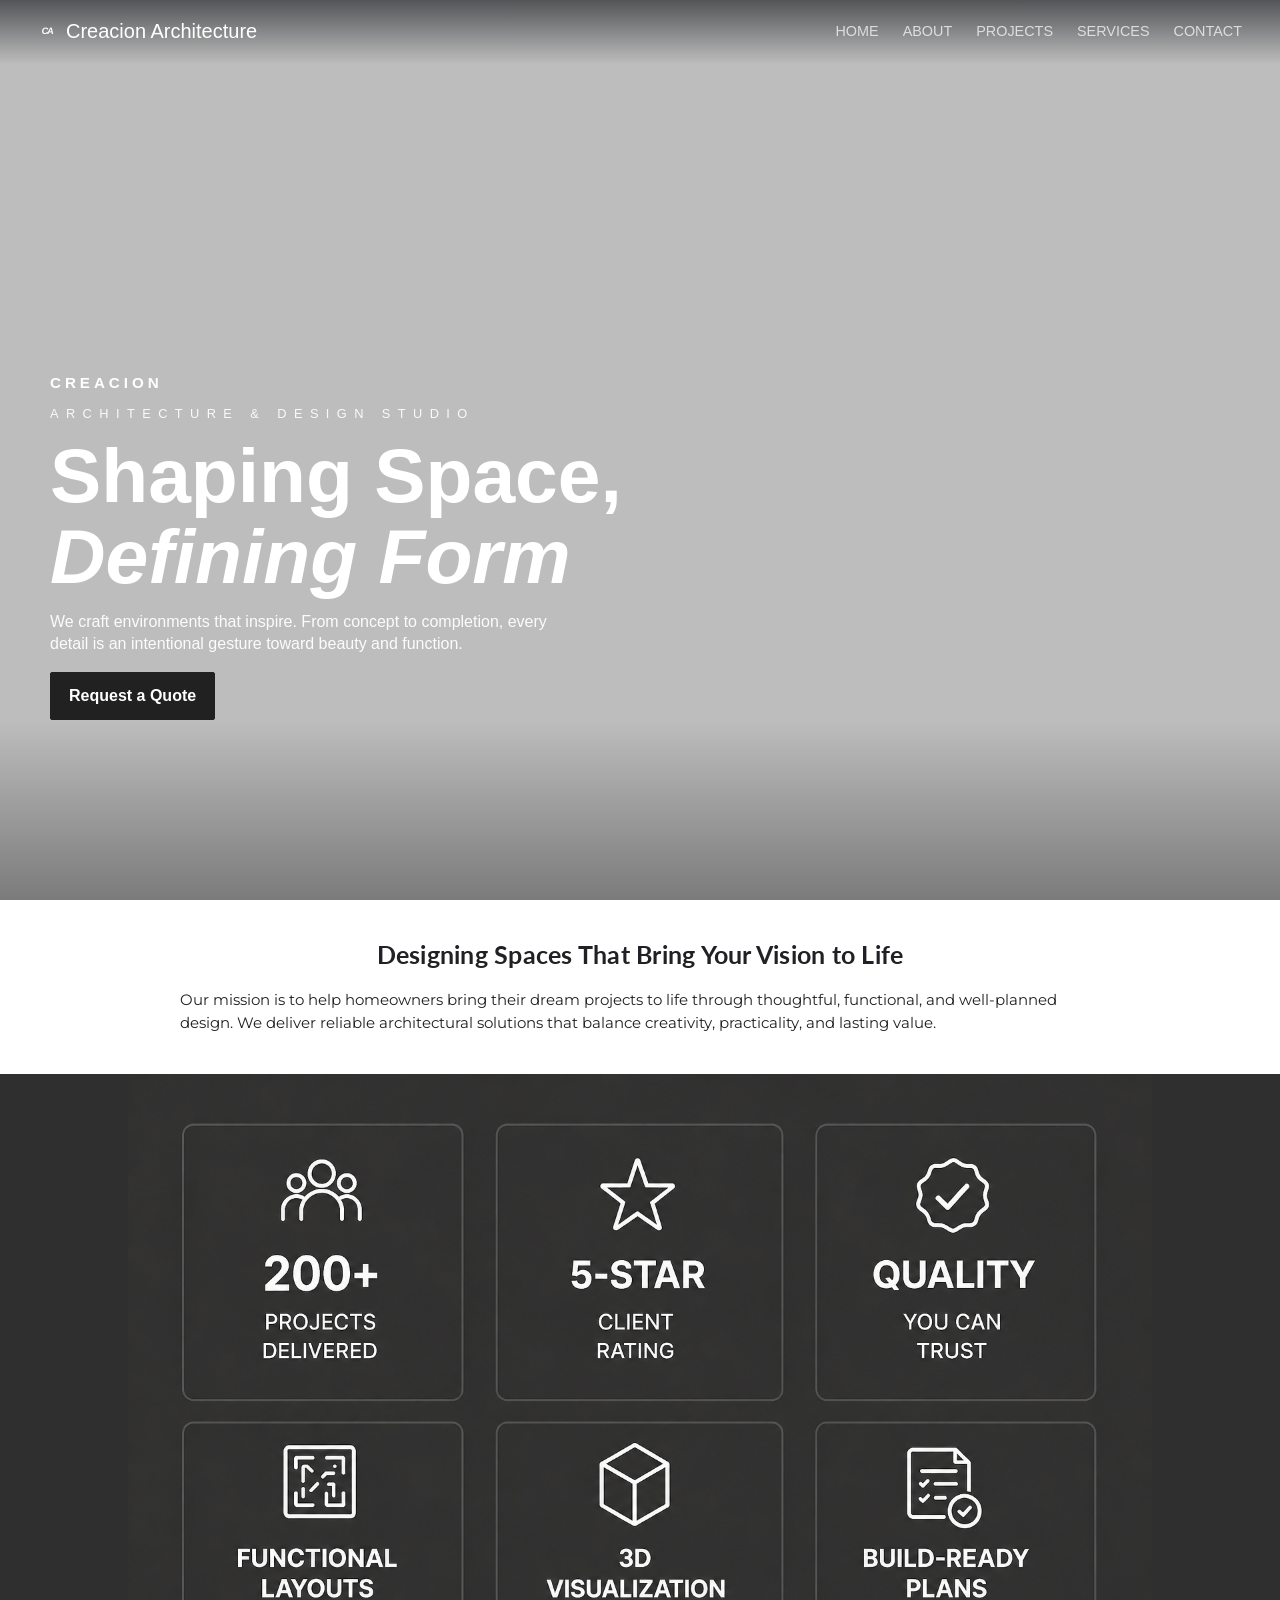
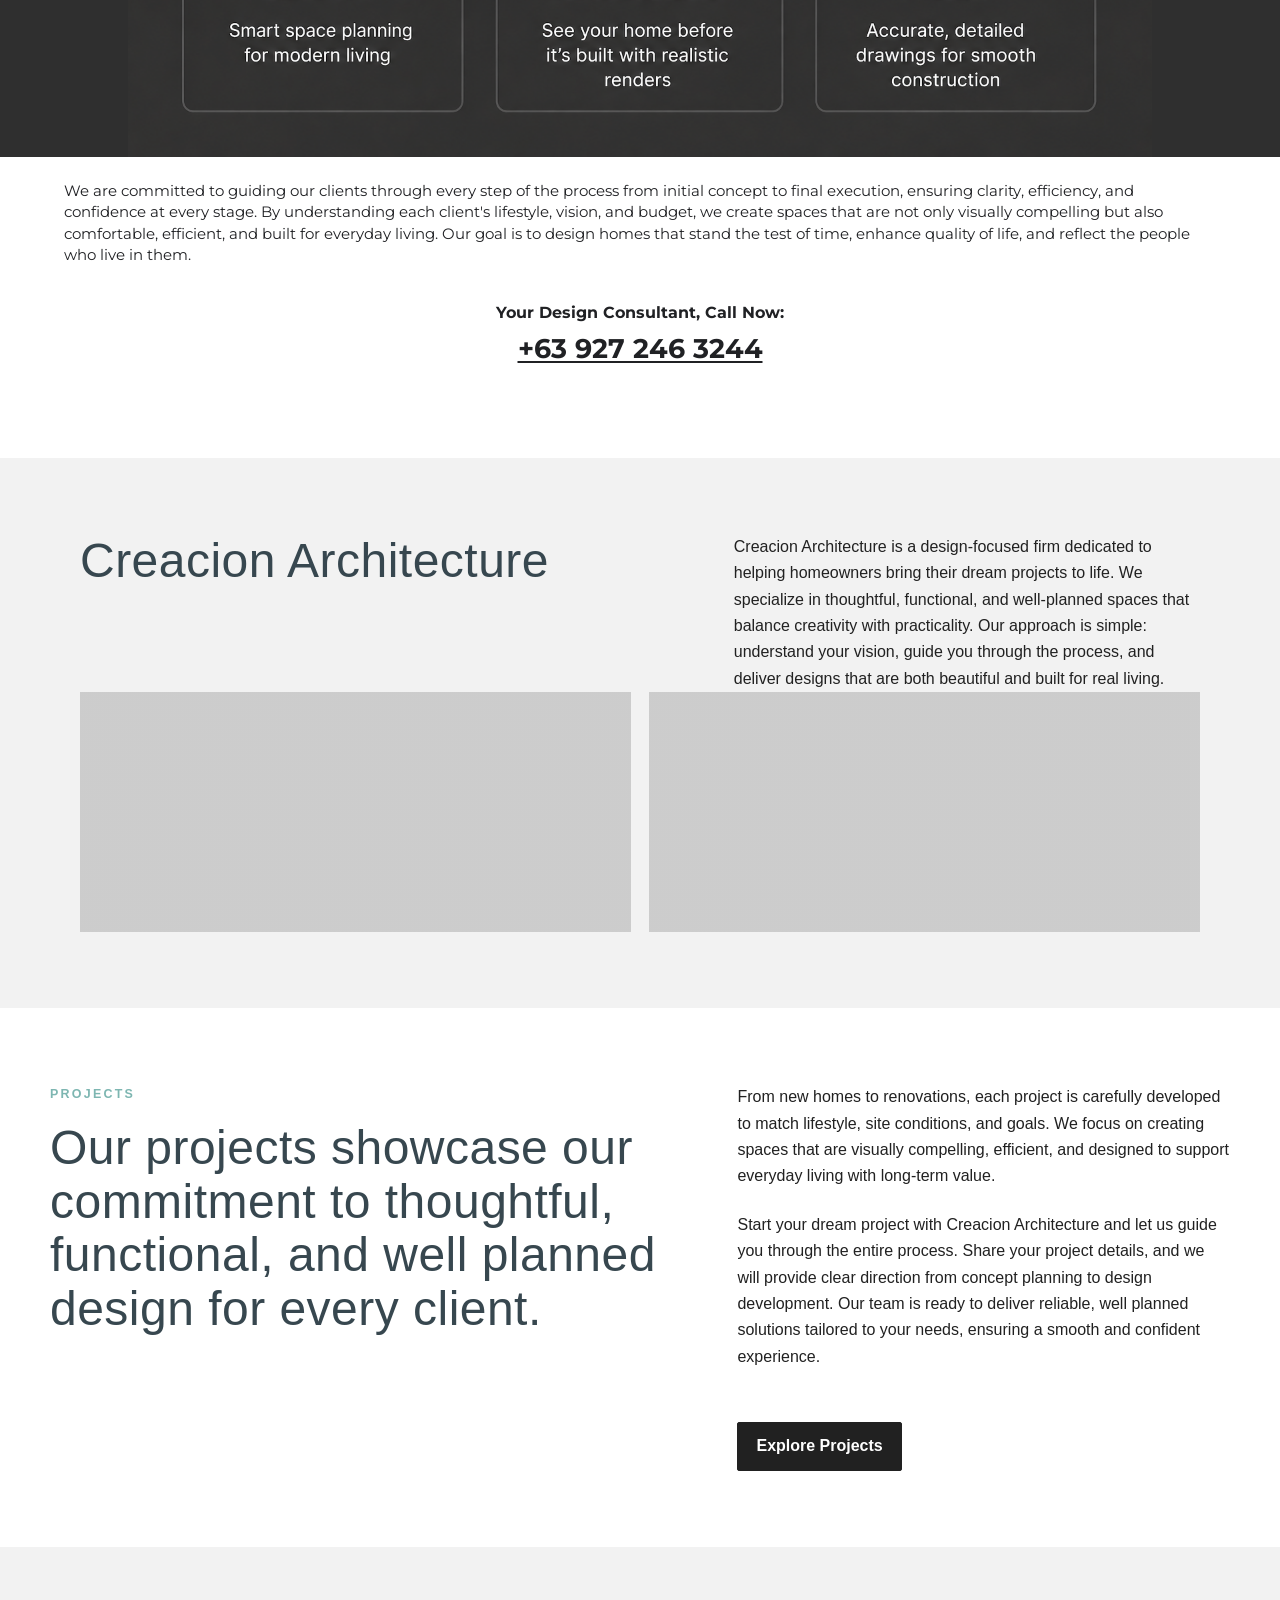
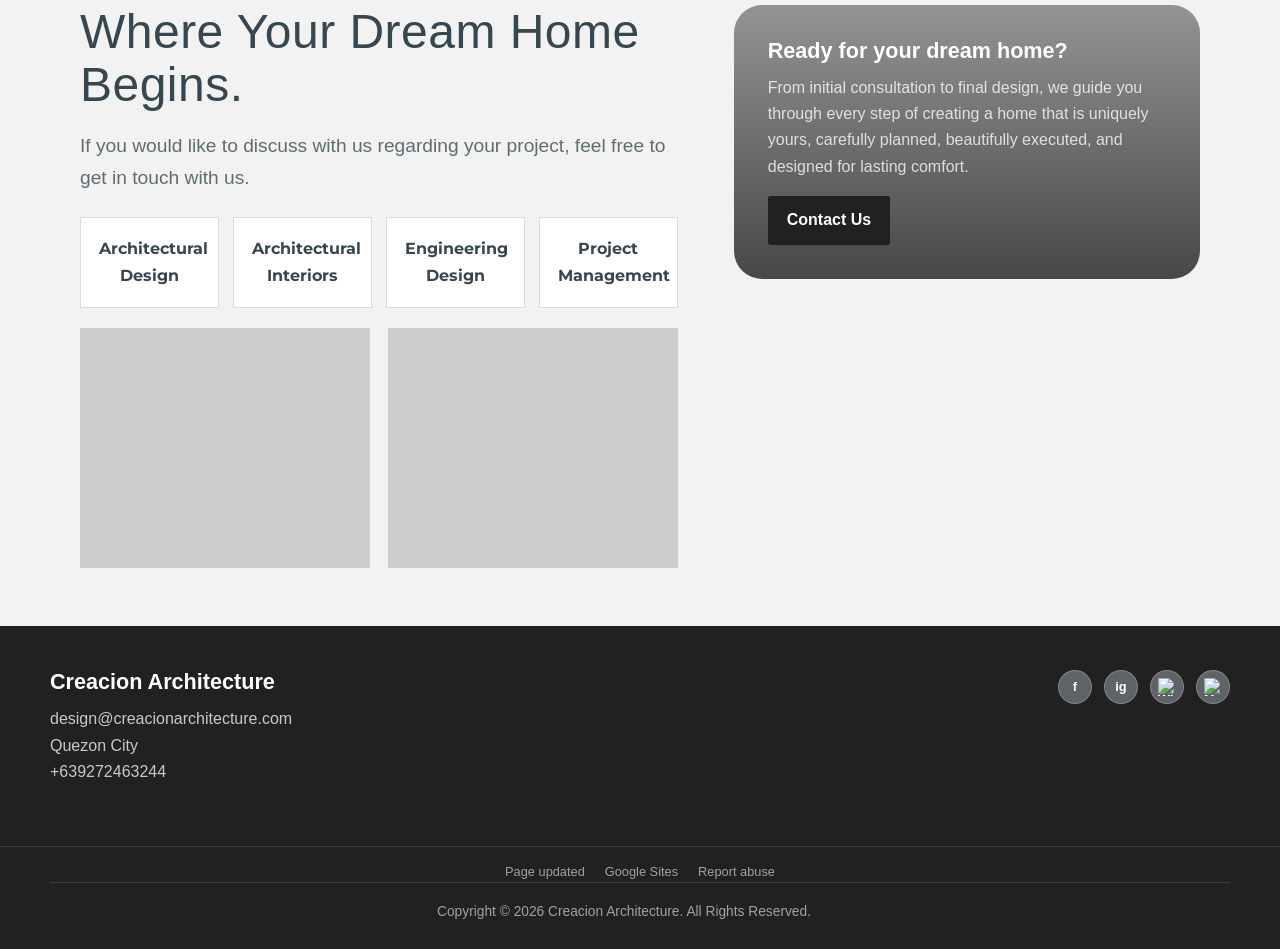
==== index.html @ 0bcf57a5 "Set exact consultation paragraph line breaks" ====
<!doctype html>
<html lang="en">
<head>
  <meta charset="utf-8">
  <meta name="viewport" content="width=device-width, initial-scale=1">
  <title>Creacion Architecture | Designing Spaces That Bring Your Vision to Life</title>
  <meta name="description" content="Creacion Architecture helps homeowners bring dream projects to life through thoughtful, functional, and well-planned architectural design.">
  <meta property="og:title" content="Creacion Architecture">
  <meta property="og:description" content="Designing spaces that bring your vision to life.">
  <meta property="og:type" content="website">
  <meta property="og:url" content="https://www.creacionarchitecture.com/">
  <link rel="preconnect" href="https://fonts.googleapis.com">
  <link rel="preconnect" href="https://fonts.gstatic.com" crossorigin>
  <link href="https://fonts.googleapis.com/css2?family=Lato:wght@300;400;700&family=Montserrat:wght@400;500;700&family=Playfair+Display:ital,wght@0,600;1,600&display=swap" rel="stylesheet">
  <link rel="stylesheet" href="/assets/styles.css">
  <script src="/assets/site.js" defer></script>
</head>
<body class="homepage">
  <div data-site-header></div>

  <main>
    <section class="hero hero-cover" style="--hero-image: url('https://lh3.googleusercontent.com/sitesv/AA5AbUBMFTWQyO5NS5IZDrE_8oXi02XHR07oIjKZ6wvCQN64J9BtnZNjaxCWNrbwkSAjWETMrzj83BoopwGIU0rjbtp5tWb8ECyMflD8caBqao8IR_fRbXv9KJqQDGyxxTo2HEHPqd4JswbqkU4gkevrq_eWTUSPXvtAWF-lluQs1wE68dKLu8bdEQsz=w16383');">
      <div class="hero-spacer" aria-hidden="true"></div>
      <div class="hero-cover-content hero-inner">
        <div class="hero-logo">CREACION</div>
        <div class="hero-submark">ARCHITECTURE &amp; DESIGN STUDIO</div>
        <h2 class="hero-title">Shaping Space,</h2>
        <h2 class="hero-title hero-title-italic">Defining Form</h2>
        <p class="hero-note">We craft environments that inspire. From concept to completion, every detail is an intentional gesture toward beauty and function.</p>
        <a class="button hero-ghost" href="/contact">Request a Quote</a>
      </div>
    </section>

    <section class="intro-band">
      <h1>Designing Spaces That Bring Your Vision to Life</h1>
      <p>Our mission is to help homeowners bring their dream projects to life through thoughtful, functional, and well-planned design. We deliver reliable architectural solutions that balance creativity, practicality, and lasting value.</p>
    </section>

    <section class="button-image-section" aria-label="Creacion Architecture highlights">
      <img src="/assets/images/5-star-3.png" alt="200+ projects delivered, 5-star client rating, quality you can trust, functional layouts, 3D visualization, and build-ready plans.">
    </section>

    <section class="consultation-band">
      <p class="consultation-copy">We are committed to guiding our clients through every step of the process from initial concept to final execution, ensuring clarity, efficiency, and<br>confidence at every stage. By understanding each client's lifestyle, vision, and budget, we create spaces that are not only visually compelling but also<br>comfortable, efficient, and built for everyday living. Our goal is to design homes that stand the test of time, enhance quality of life, and reflect the people<br>who live in them.</p>
      <p class="consultation-label">Your Design Consultant, Call Now:</p>
      <a class="consultation-number" href="tel:+639272463244">+63 927 246 3244</a>
    </section>

    <section class="section alt">
      <div class="section-inner">
        <div class="split">
          <div>
            <h2>Creacion Architecture</h2>
          </div>
          <div class="google-copy">
            <p>Creacion Architecture is a design-focused firm dedicated to helping homeowners bring their dream projects to life. We specialize in thoughtful, functional, and well-planned spaces that balance creativity with practicality. Our approach is simple: understand your vision, guide you through the process, and deliver designs that are both beautiful and built for real living.</p>
          </div>
        </div>
        <div class="image-pair" aria-label="Creacion Architecture project imagery">
          <div class="image-tile" style="--tile-image: url('https://lh3.googleusercontent.com/sitesv/AA5AbUAOpfLXqg-zmuGcmM75JB0-ypZa5VE-LYmGuhfAaMJevu7zGW9Hf4UR2P6pDGqBka3v7neLYFOoxHjfFwVUwd_3uRt16UtkaIMwQ5zs613iXGTrFuXrOV92WyB879QNt1Adn8ZZvZu0gcuS6J3Es-pJUTDgrHJCicQOVouXZM9-N4egyL1f_pPx8AY=w16383');"></div>
          <div class="image-tile" style="--tile-image: url('https://lh3.googleusercontent.com/sitesv/AA5AbUDiOyXbrfmqi7hQNFMesDfG0jFq2yG5o3sALYMYmWfv6liXge3sob__dP3AS3JwxNZ-Q0KsDjegIJRSd5wIpexRsDwmckVCnuWR1eHmWFWFjB9i-fb1kh24DTwxr8qfHJqTJakElwnePWqFLEManMc4A10iy9OXanPXd-6Jk6f6n8_D7KiW9A3J77o=w16383');"></div>
        </div>
      </div>
    </section>

    <section class="section">
      <div class="split">
        <div>
          <div class="eyebrow">Projects</div>
          <h2>Our projects showcase our commitment to thoughtful, functional, and well planned design for every client.</h2>
        </div>
        <div class="google-copy">
          <p>From new homes to renovations, each project is carefully developed to match lifestyle, site conditions, and goals. We focus on creating spaces that are visually compelling, efficient, and designed to support everyday living with long-term value.</p>
          <p>Start your dream project with Creacion Architecture and let us guide you through the entire process. Share your project details, and we will provide clear direction from concept planning to design development. Our team is ready to deliver reliable, well planned solutions tailored to your needs, ensuring a smooth and confident experience.</p>
          <div class="actions">
            <a class="button" href="/projects">Explore Projects</a>
          </div>
        </div>
      </div>
    </section>

    <section class="section alt compact">
      <div class="section-inner">
        <div class="split">
          <div>
            <h2>Where Your Dream Home Begins.</h2>
            <p class="lead">If you would like to discuss with us regarding your project, feel free to get in touch with us.</p>
            <div class="service-list">
              <div class="service-pill">Architectural Design</div>
              <div class="service-pill">Architectural Interiors</div>
              <div class="service-pill">Engineering Design</div>
              <div class="service-pill">Project Management</div>
            </div>
            <div class="image-pair image-pair-tight" aria-label="Featured architecture visuals">
              <div class="image-tile" style="--tile-image: url('https://lh3.googleusercontent.com/sitesv/AA5AbUAd5SmwlkVPMadcqk60nHk8CWQRGiGgSwIsRn58Nhtt4jTWGd4xoeiApp2JDQMOlOd9hYvY3Wh83FzAGoB2VTktg1nFuGDPbv4d3icO-VkWztdX1xwXjR-w=w16383');"></div>
              <div class="image-tile" style="--tile-image: url('https://lh3.googleusercontent.com/sitesv/AA5AbUDggBuv9-ycW7BiQyZNVSocv6LRvCczwv2GygN9jRZPW3ckVta9AMYpkikRaa36Ibe3gt3BJlB1k7bjg2N871AKzsESl25cUgQf_9lAZwX-Q5t7-Bkdv0-8=w16383');"></div>
            </div>
          </div>
          <div class="quote-panel image-cta" style="--tile-image: url('https://lh3.googleusercontent.com/sitesv/AA5AbUDXfawIz9urH24p-cYRodAFD3YEYQj-mzNr52yY7dpL4oGxT3rUhRPJUUMjm681re29cPmCWWE8LqFtl7j6IcwwRngoKjFUh4CZ92ELkdntQAcS0omri5A7=w16383');">
            <h3>Ready for your dream home?</h3>
            <p>From initial consultation to final design, we guide you through every step of creating a home that is uniquely yours, carefully planned, beautifully executed, and designed for lasting comfort.</p>
            <a class="button" href="/contact">Contact Us</a>
          </div>
        </div>
      </div>
    </section>
  </main>

  <div data-site-footer></div>
</body>
</html>
---- assets/styles.css ----
:root {
  --ink: #212121;
  --muted: #5f6c72;
  --line: #dddddd;
  --paper: #ffffff;
  --cream: #f2f2f2;
  --charcoal: #212121;
  --accent: #7db6b1;
  --accent-dark: #5a707a;
  --shadow: 0 20px 50px rgba(31, 39, 43, 0.12);
}

* {
  box-sizing: border-box;
}

html {
  scroll-behavior: smooth;
}

body {
  margin: 0;
  color: var(--ink);
  background: #ffffff;
  font-family: "Century Gothic", "AppleGothic", "Avant Garde", Arial, sans-serif;
  line-height: 1.65;
}

img {
  display: block;
  max-width: 100%;
}

a {
  color: inherit;
  text-decoration: none;
}

p {
  margin: 0 0 1rem;
}

.site-header {
  position: sticky;
  top: 0;
  z-index: 20;
  border-bottom: 1px solid rgba(255, 255, 255, 0.12);
  background: rgba(33, 33, 33, 0.96);
  backdrop-filter: blur(14px);
}

.homepage .site-header {
  position: fixed;
  width: 100%;
  border-bottom: 0;
  background: linear-gradient(180deg, rgba(17, 20, 24, 0.62), rgba(17, 20, 24, 0));
  backdrop-filter: none;
}

.nav {
  display: flex;
  align-items: center;
  justify-content: space-between;
  width: min(1180px, calc(100% - 32px));
  margin: 0 auto;
  padding: 12px 0;
}

.homepage .nav {
  width: 100%;
  padding: 12px 38px;
}

.brand {
  display: inline-flex;
  align-items: center;
  gap: 10px;
  color: #ffffff;
  font-weight: 700;
  letter-spacing: 0.06em;
  text-transform: uppercase;
}

.brand-copy {
  display: grid;
  gap: 2px;
}

.brand-mark {
  display: inline-flex;
  align-items: center;
  justify-content: center;
  width: 22px;
  height: 22px;
  color: #ffffff;
  font-size: 0.72rem;
  font-weight: 700;
  letter-spacing: -0.12em;
  line-height: 1;
  transform: skew(-8deg);
}

.brand-mark::first-letter {
  font-size: 1.4rem;
}

.homepage .brand {
  font-size: 1.25rem;
  font-weight: 300;
  letter-spacing: 0;
  text-transform: none;
}

.homepage .brand-mark {
  width: 18px;
  height: 18px;
  font-size: 0.58rem;
}

.homepage .brand-mark::first-letter {
  font-size: 1.1rem;
}

.brand small {
  color: rgba(255, 255, 255, 0.72);
  font-size: 0.72rem;
  font-weight: 300;
  letter-spacing: 0.18em;
}

.homepage .brand small {
  display: none;
}

.nav-links {
  display: flex;
  align-items: center;
  gap: 24px;
  color: rgba(255, 255, 255, 0.72);
  font-size: 0.9rem;
  font-weight: 300;
  text-transform: uppercase;
}

.homepage .nav-links {
  margin-left: auto;
}

.nav-links a {
  position: relative;
  padding: 8px 0;
}

.nav-dropdown {
  position: relative;
  display: grid;
}

.dropdown-menu {
  position: absolute;
  top: calc(100% + 10px);
  left: -14px;
  display: grid;
  min-width: 240px;
  border: 1px solid rgba(255, 255, 255, 0.16);
  background: rgba(33, 33, 33, 0.98);
  opacity: 0;
  pointer-events: none;
  transform: translateY(6px);
  transition: opacity 120ms ease, transform 120ms ease;
  z-index: 50;
}

.dropdown-menu a {
  padding: 10px 14px;
  border-bottom: 1px solid rgba(255, 255, 255, 0.08);
  color: rgba(255, 255, 255, 0.84);
  font-size: 0.78rem;
}

.dropdown-menu a:last-child {
  border-bottom: 0;
}

.nav-dropdown:hover .dropdown-menu,
.nav-dropdown:focus-within .dropdown-menu {
  opacity: 1;
  pointer-events: auto;
  transform: translateY(0);
}

.nav-links a[aria-current="page"],
.nav-links a:hover {
  color: #ffffff;
}

.nav-links a[aria-current="page"]::after,
.nav-links a:hover::after {
  position: absolute;
  right: 0;
  bottom: 0;
  left: 0;
  height: 2px;
  background: var(--accent);
  content: "";
}

.menu-toggle {
  display: none;
  border: 1px solid var(--line);
  border-radius: 999px;
  background: transparent;
  color: #ffffff;
  padding: 8px 14px;
  font: inherit;
}

.hero {
  position: relative;
  isolation: isolate;
  min-height: 540px;
  display: grid;
  align-items: center;
  overflow: hidden;
  background:
    linear-gradient(90deg, rgba(33, 33, 33, 0.72), rgba(33, 33, 33, 0.28)),
    var(--hero-image, linear-gradient(135deg, #222, #777));
  background-position: center;
  background-repeat: no-repeat;
  background-size: cover;
  color: #ffffff;
}

.hero.hero-cover {
  min-height: 100vh;
  background:
    linear-gradient(180deg, rgba(0, 0, 0, 0.26), rgba(0, 0, 0, 0.26)),
    var(--hero-image, linear-gradient(135deg, #222, #777));
  background-attachment: fixed;
  background-position: center center;
  background-repeat: no-repeat;
  background-size: cover;
}

.hero-spacer {
  height: 100vh;
}

.hero-cover-content {
  position: absolute;
  left: 0;
  right: 0;
  bottom: 20vh;
  z-index: 2;
}

.hero-logo {
  color: #ffffff;
  font-size: 0.95rem;
  font-weight: 700;
  letter-spacing: 0.26em;
}

.hero-submark {
  margin-top: 8px;
  color: rgba(255, 255, 255, 0.92);
  font-size: 0.8rem;
  letter-spacing: 0.58em;
}

.hero-title {
  margin-top: 12px;
  margin-bottom: 0;
  color: #ffffff;
  font-family: "Century Gothic", "AppleGothic", "Avant Garde", Arial, sans-serif;
  font-size: clamp(2.8rem, 6vw, 4.8rem);
  font-weight: 700;
  letter-spacing: 0;
  line-height: 1.02;
}

.hero-title-italic {
  margin-top: 2px;
  font-style: italic;
}

.hero-note {
  max-width: 520px;
  margin-top: 16px;
  margin-bottom: 16px;
  color: rgba(255, 255, 255, 0.95);
  font-size: 1rem;
  line-height: 1.4;
}

.hero-ghost {
  min-height: 38px;
  border: 2px solid rgba(255, 255, 255, 0.9);
  background: rgba(0, 0, 0, 0.36);
  color: #ffffff;
  font-size: 0.95rem;
  padding: 8px 16px;
}

.hero::after {
  position: absolute;
  inset: auto 0 0;
  height: 180px;
  background: linear-gradient(0deg, rgba(0, 0, 0, 0.35), transparent);
  content: "";
  z-index: -1;
}

.hero-inner,
.section,
.footer-inner {
  width: min(1180px, calc(100% - 32px));
  margin: 0 auto;
}

.hero-content {
  max-width: 780px;
  padding: 78px 0;
}

.eyebrow {
  margin-bottom: 16px;
  color: var(--accent);
  font-size: 0.78rem;
  font-weight: 700;
  letter-spacing: 0.18em;
  text-transform: uppercase;
}

h1,
h2,
h3 {
  margin: 0;
  line-height: 1.12;
}

h1 {
  max-width: 850px;
  font-family: "Century Gothic", "AppleGothic", "Avant Garde", Arial, sans-serif;
  font-size: clamp(2.4rem, 6vw, 4.5rem);
  font-weight: 300;
  letter-spacing: 0.01em;
}

h2 {
  margin-bottom: 18px;
  color: #37474f;
  font-size: clamp(2rem, 4vw, 3rem);
  font-weight: 300;
  letter-spacing: 0.01em;
}

h3 {
  margin-bottom: 12px;
  font-size: 1.35rem;
}

.lead {
  max-width: 760px;
  color: var(--muted);
  font-size: clamp(1.05rem, 2vw, 1.2rem);
}

.hero .lead {
  margin-top: 22px;
  color: rgba(255, 255, 255, 0.88);
}

.actions {
  display: flex;
  flex-wrap: wrap;
  gap: 14px;
  margin-top: 30px;
}

.button,
button.button {
  display: inline-flex;
  align-items: center;
  justify-content: center;
  min-height: 44px;
  border: 1px solid var(--charcoal);
  border-radius: 2px;
  background: var(--charcoal);
  color: #ffffff;
  cursor: pointer;
  font: inherit;
  font-weight: 700;
  padding: 10px 18px;
  transition: transform 160ms ease, background 160ms ease, border-color 160ms ease;
}

.button:hover,
button.button:hover {
  background: var(--accent-dark);
  border-color: var(--accent-dark);
  transform: translateY(-1px);
}

.button.secondary {
  background: rgba(255, 255, 255, 0.08);
  border-color: #ffffff;
}

.button.secondary:hover {
  background: #ffffff;
  border-color: #ffffff;
  color: var(--ink);
}

.section {
  padding: 76px 0;
}

.button-image-section {
  background: #2f2f2f;
  padding: 0;
}

.button-image-section img {
  width: 100%;
  max-width: 1024px;
  margin: 0 auto;
  display: block;
}

.intro-band {
  background: #ffffff;
  color: var(--ink);
  padding: 38px 24px 40px;
  text-align: center;
}

.intro-band h1 {
  max-width: none;
  margin: 0 0 18px;
  color: #202124;
  font-family: "Lato", Arial, sans-serif;
  font-size: 19pt;
  font-weight: 700;
  line-height: 1.3;
}

.intro-band p {
  max-width: 920px;
  margin: 0 auto;
  color: #202124;
  font-family: "Montserrat", Arial, sans-serif;
  font-size: 11pt;
  line-height: 1.55;
  text-align: left;
}

.consultation-band {
  background: #ffffff;
  color: #202124;
  padding: 24px 24px 92px;
  text-align: center;
}

.consultation-copy {
  width: calc(100% - 80px);
  max-width: 1480px;
  margin: 0 auto 36px;
  font-family: "Montserrat", Arial, sans-serif;
  font-size: 11pt;
  line-height: 1.45;
  text-align: left;
}

.consultation-label {
  margin: 0 0 8px;
  font-family: "Montserrat", Arial, sans-serif;
  font-size: 12pt;
  font-weight: 700;
  line-height: 1.4;
}

.consultation-number {
  display: inline-block;
  color: #202124;
  font-family: "Montserrat", Arial, sans-serif;
  font-size: 20pt;
  font-weight: 700;
  line-height: 1.2;
  text-decoration: underline;
  text-underline-offset: 3px;
}

.section.compact {
  padding: 58px 0;
}

.section.alt {
  width: 100%;
  max-width: none;
  background: var(--cream);
}

.section.alt > .section-inner {
  width: min(1120px, calc(100% - 32px));
  margin: 0 auto;
}

.split {
  display: grid;
  grid-template-columns: minmax(0, 1fr) minmax(320px, 0.78fr);
  gap: 56px;
  align-items: start;
}

.grid {
  display: grid;
  grid-template-columns: repeat(3, minmax(0, 1fr));
  gap: 22px;
}

.grid.two {
  grid-template-columns: repeat(2, minmax(0, 1fr));
}

.card {
  height: 100%;
  border: 1px solid var(--line);
  border-radius: 24px;
  background: #ffffff;
  box-shadow: 0 10px 30px rgba(31, 39, 43, 0.06);
  padding: 28px;
}

.project-card {
  display: grid;
  overflow: hidden;
  border: 1px solid var(--line);
  border-radius: 28px;
  background: #ffffff;
  box-shadow: var(--shadow);
}

.project-card .thumb {
  min-height: 210px;
  background:
    linear-gradient(135deg, rgba(28, 29, 30, 0.16), rgba(28, 29, 30, 0.45)),
    var(--card-image, linear-gradient(135deg, #d8d0c5, #444));
  background-position: center;
  background-size: cover;
}

.project-card .body {
  padding: 26px;
}

.meta {
  color: var(--accent);
  font-size: 0.82rem;
  font-weight: 700;
  letter-spacing: 0.1em;
  text-transform: uppercase;
}

.list {
  display: grid;
  gap: 14px;
  padding: 0;
  margin: 22px 0 0;
  list-style: none;
}

.list li {
  border-left: 3px solid var(--accent);
  background: rgba(138, 106, 67, 0.08);
  padding: 12px 14px;
}

.story {
  display: grid;
  gap: 28px;
}

.story article {
  border-bottom: 1px solid var(--line);
  padding-bottom: 28px;
}

.story article:last-child {
  border-bottom: 0;
  padding-bottom: 0;
}

.quote-panel {
  position: sticky;
  top: 96px;
  border-radius: 28px;
  background: var(--charcoal);
  color: #ffffff;
  padding: 34px;
}

.quote-panel.image-cta {
  background:
    linear-gradient(0deg, rgba(33, 33, 33, 0.82), rgba(33, 33, 33, 0.45)),
    var(--tile-image, linear-gradient(120deg, #444, #777));
  background-size: cover;
  background-position: center;
}

.google-copy {
  display: grid;
  gap: 22px;
}

.google-copy p {
  margin: 0;
}

.callout-line {
  color: #37474f;
  font-size: clamp(1.4rem, 2.4vw, 2rem);
  font-weight: 300;
}

.service-list {
  display: grid;
  grid-template-columns: repeat(4, minmax(0, 1fr));
  gap: 14px;
  margin-top: 24px;
}

.service-pill {
  border: 1px solid rgba(33, 33, 33, 0.16);
  background: #ffffff;
  color: #37474f;
  font-family: "Montserrat", Arial, sans-serif;
  font-weight: 700;
  padding: 18px;
  text-align: center;
}

.image-pair {
  display: grid;
  grid-template-columns: repeat(2, minmax(0, 1fr));
  gap: 18px;
}

.image-pair-tight {
  margin-top: 20px;
}

.image-tile {
  min-height: 240px;
  background:
    linear-gradient(0deg, rgba(33, 33, 33, 0.18), rgba(33, 33, 33, 0.18)),
    var(--tile-image, linear-gradient(135deg, #d7d7d7, #777));
  background-position: center;
  background-size: cover;
}

.site-meta {
  display: flex;
  justify-content: center;
  gap: 20px;
  border-top: 1px solid rgba(255, 255, 255, 0.12);
  color: rgba(255, 255, 255, 0.58);
  font-size: 0.8rem;
  padding: 14px 16px 0;
}

.quote-panel p {
  color: rgba(255, 255, 255, 0.78);
}

.contact-grid {
  display: grid;
  grid-template-columns: minmax(0, 0.9fr) minmax(320px, 1.1fr);
  gap: 48px;
  align-items: start;
}

.contact-form {
  border: 1px solid var(--line);
  border-radius: 0;
  background: #ffffff;
  box-shadow: none;
  padding: 28px;
}

.quote-form h2 {
  color: var(--ink);
  font-size: 1.7rem;
  font-weight: 700;
  margin-bottom: 12px;
  text-align: center;
}

.quote-form h4 {
  margin: 0 0 15px;
  font-size: 1rem;
  font-weight: 400;
}

.quote-form p {
  margin-bottom: 18px;
}

.form-grid {
  display: grid;
  grid-template-columns: 1fr;
  gap: 12px;
}

.form-grid .full {
  grid-column: 1 / -1;
}

label {
  display: grid;
  gap: 6px;
  color: var(--muted);
  font-size: 0.82rem;
  font-weight: 700;
}

input,
textarea {
  width: 100%;
  border: none;
  border-radius: 10px;
  background: #e5e5e5;
  color: var(--ink);
  font: inherit;
  padding: 13px 14px;
  outline: none;
  transition: background 160ms ease, border-color 160ms ease;
}

textarea {
  min-height: 120px;
  resize: vertical;
}

input:focus,
textarea:focus,
input.filled,
textarea.filled {
  background: #cfcfcf;
  border-color: transparent;
}

.success-message {
  display: none;
  margin: 16px 0 0;
  border-radius: 14px;
  background: rgba(58, 118, 86, 0.12);
  color: #286542;
  font-weight: 700;
  padding: 12px 14px;
}

.success-message.is-visible {
  display: block;
}

.site-footer {
  background: var(--charcoal);
  color: #ffffff;
}

.footer-inner {
  display: grid;
  grid-template-columns: 1fr auto;
  gap: 32px;
  padding: 44px 0;
}

.footer-inner p,
.footer-inner a {
  color: rgba(255, 255, 255, 0.76);
}

.socials {
  display: flex;
  flex-wrap: wrap;
  gap: 12px;
  justify-content: flex-end;
}

.socials a {
  display: inline-flex;
  align-items: center;
  justify-content: center;
  width: 34px;
  height: 34px;
  border: 1px solid rgba(255, 255, 255, 0.22);
  border-radius: 999px;
  background: #5f6368;
  color: #ffffff;
  font-size: 0.8rem;
  font-weight: 700;
  line-height: 1;
}

.socials img {
  width: 18px;
  height: 18px;
  object-fit: contain;
}

.fine-print {
  border-top: 1px solid rgba(255, 255, 255, 0.12);
  color: rgba(255, 255, 255, 0.58);
  font-size: 0.86rem;
  padding: 18px 0 26px;
  text-align: center;
}

@media (max-width: 860px) {
  .menu-toggle {
    display: inline-flex;
  }

  .nav {
    flex-wrap: wrap;
  }

  .nav-links {
    display: none;
    flex-basis: 100%;
    flex-direction: column;
    align-items: stretch;
    gap: 8px;
    padding-top: 18px;
  }

  .nav-links.is-open {
    display: flex;
  }

  .dropdown-menu {
    position: static;
    min-width: 100%;
    border: 0;
    opacity: 1;
    pointer-events: auto;
    transform: none;
  }

  .hero {
    min-height: 560px;
  }

  .hero.hero-cover,
  .hero-spacer {
    min-height: 70vh;
    height: 70vh;
  }

  .hero.hero-cover {
    background-attachment: scroll;
  }

  .hero-cover-content {
    bottom: 14vh;
  }

  .hero-title {
    font-size: clamp(2.1rem, 9vw, 3.2rem);
  }

  .hero-submark {
    letter-spacing: 0.35em;
  }

  .consultation-copy {
    width: calc(100% - 40px);
  }

  .split,
  .contact-grid,
  .footer-inner {
    grid-template-columns: 1fr;
  }

  .grid,
  .grid.two {
    grid-template-columns: 1fr;
  }

  .service-list,
  .image-pair {
    grid-template-columns: 1fr;
  }

  .quote-panel {
    position: static;
  }

  .socials {
    justify-content: flex-start;
  }
}

@media (max-width: 560px) {
  .hero-content {
    padding: 64px 0;
  }

  .section {
    padding: 62px 0;
  }

  .form-grid {
    grid-template-columns: 1fr;
  }
}
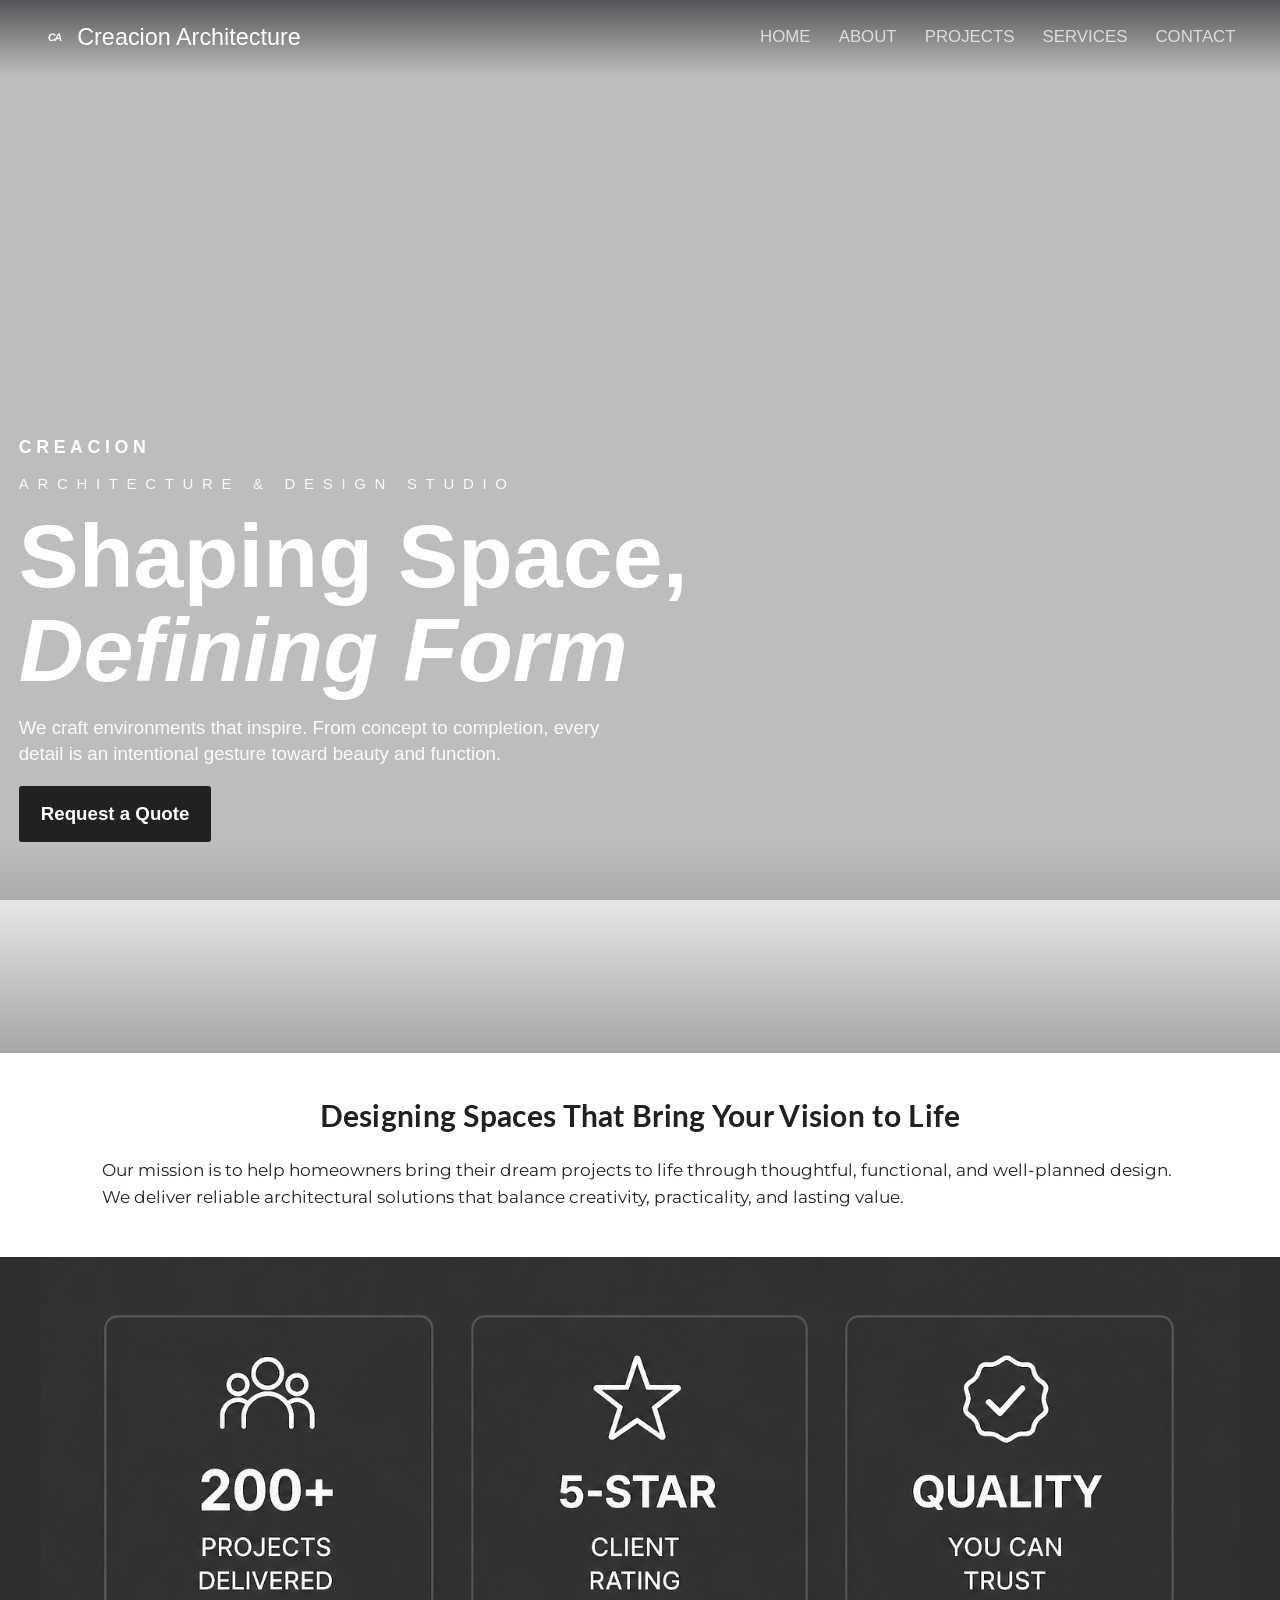
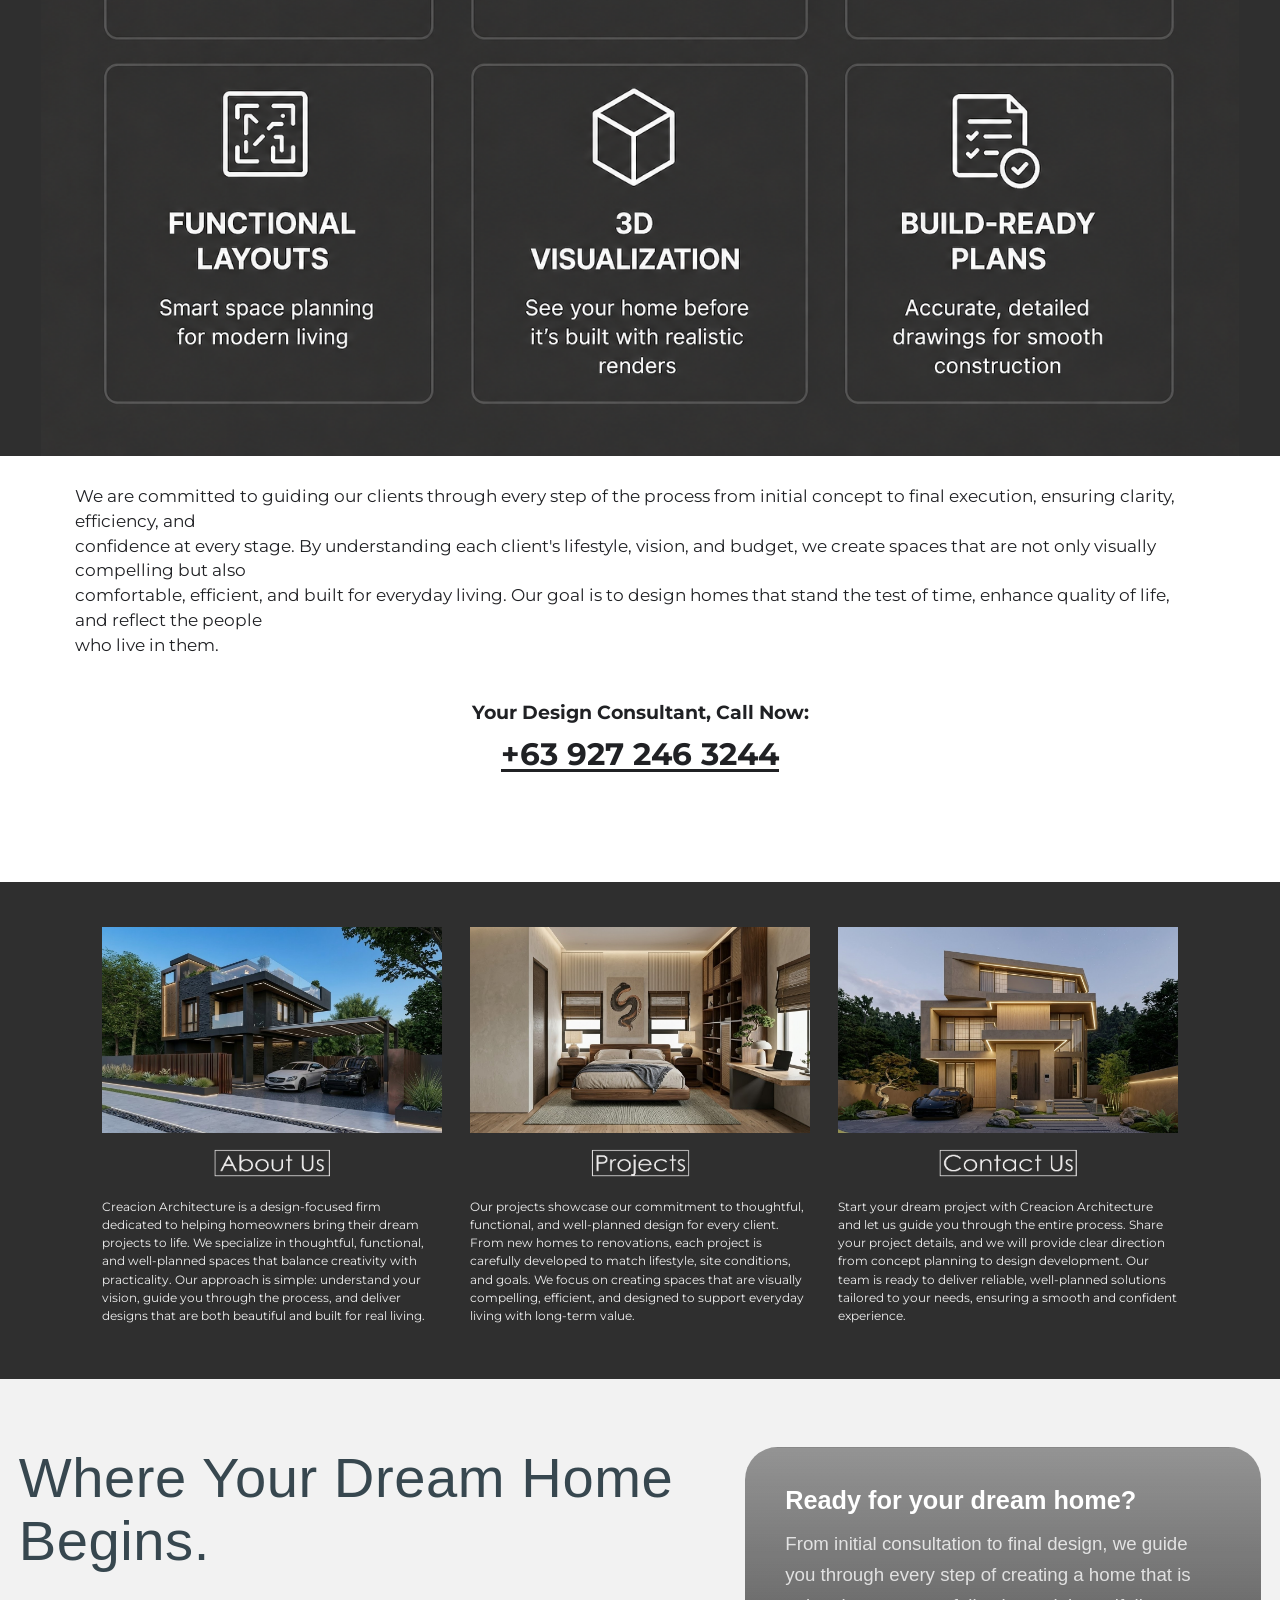
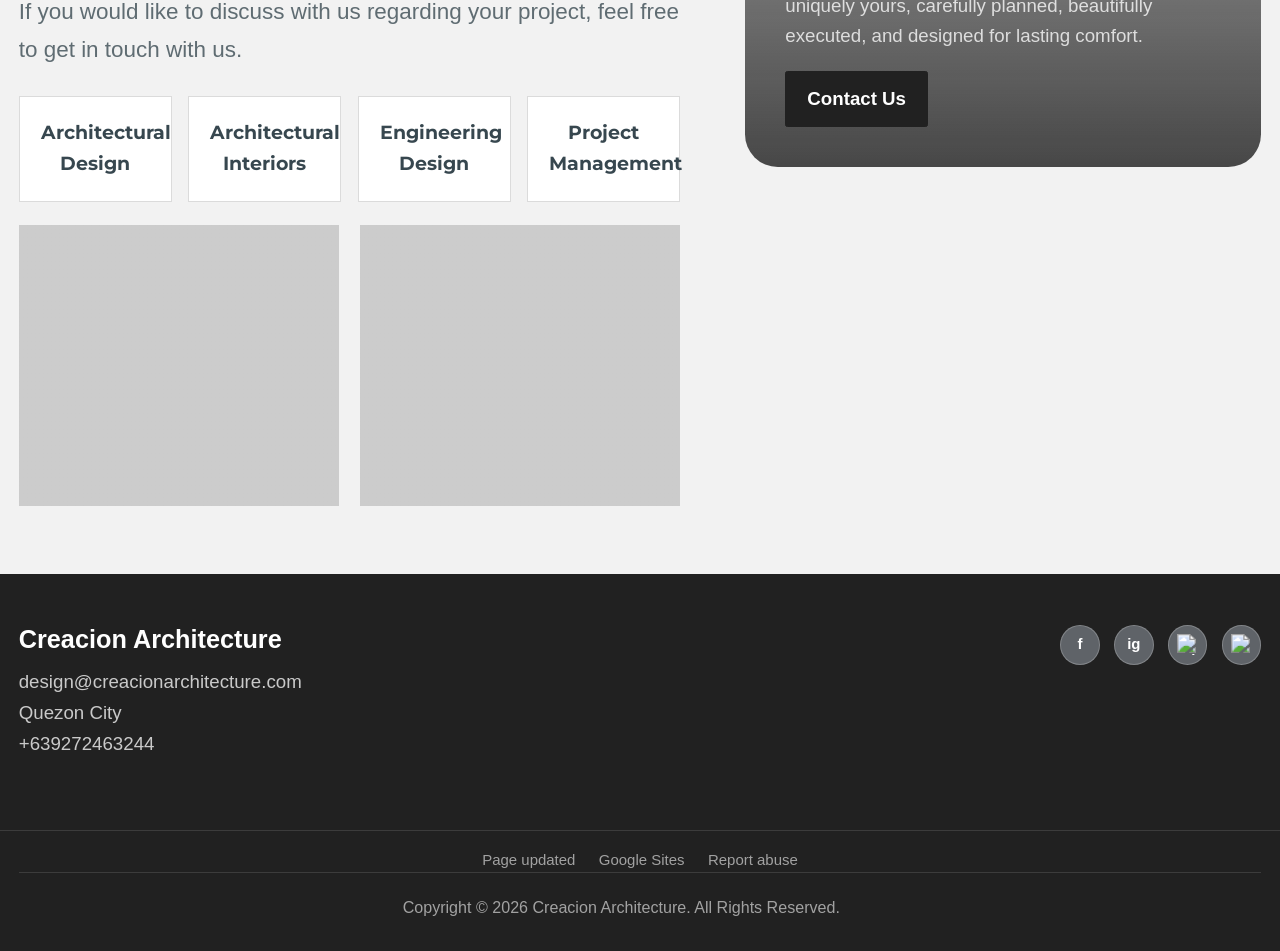
==== commit c708dfa9: "Add homepage three-column quick links section" ====
--- a/index.html
+++ b/index.html
@@ -46,36 +46,23 @@
       <a class="consultation-number" href="tel:+639272463244">+63 927 246 3244</a>
     </section>
 
-    <section class="section alt">
-      <div class="section-inner">
-        <div class="split">
-          <div>
-            <h2>Creacion Architecture</h2>
-          </div>
-          <div class="google-copy">
-            <p>Creacion Architecture is a design-focused firm dedicated to helping homeowners bring their dream projects to life. We specialize in thoughtful, functional, and well-planned spaces that balance creativity with practicality. Our approach is simple: understand your vision, guide you through the process, and deliver designs that are both beautiful and built for real living.</p>
-          </div>
-        </div>
-        <div class="image-pair" aria-label="Creacion Architecture project imagery">
-          <div class="image-tile" style="--tile-image: url('https://lh3.googleusercontent.com/sitesv/AA5AbUAOpfLXqg-zmuGcmM75JB0-ypZa5VE-LYmGuhfAaMJevu7zGW9Hf4UR2P6pDGqBka3v7neLYFOoxHjfFwVUwd_3uRt16UtkaIMwQ5zs613iXGTrFuXrOV92WyB879QNt1Adn8ZZvZu0gcuS6J3Es-pJUTDgrHJCicQOVouXZM9-N4egyL1f_pPx8AY=w16383');"></div>
-          <div class="image-tile" style="--tile-image: url('https://lh3.googleusercontent.com/sitesv/AA5AbUDiOyXbrfmqi7hQNFMesDfG0jFq2yG5o3sALYMYmWfv6liXge3sob__dP3AS3JwxNZ-Q0KsDjegIJRSd5wIpexRsDwmckVCnuWR1eHmWFWFjB9i-fb1kh24DTwxr8qfHJqTJakElwnePWqFLEManMc4A10iy9OXanPXd-6Jk6f6n8_D7KiW9A3J77o=w16383');"></div>
-        </div>
-      </div>
-    </section>
-
-    <section class="section">
-      <div class="split">
-        <div>
-          <div class="eyebrow">Projects</div>
-          <h2>Our projects showcase our commitment to thoughtful, functional, and well planned design for every client.</h2>
-        </div>
-        <div class="google-copy">
-          <p>From new homes to renovations, each project is carefully developed to match lifestyle, site conditions, and goals. We focus on creating spaces that are visually compelling, efficient, and designed to support everyday living with long-term value.</p>
-          <p>Start your dream project with Creacion Architecture and let us guide you through the entire process. Share your project details, and we will provide clear direction from concept planning to design development. Our team is ready to deliver reliable, well planned solutions tailored to your needs, ensuring a smooth and confident experience.</p>
-          <div class="actions">
-            <a class="button" href="/projects">Explore Projects</a>
-          </div>
-        </div>
+    <section class="quick-links-section">
+      <div class="quick-links-grid">
+        <article class="quick-link-card">
+          <img class="quick-link-photo" src="/assets/images/home-about-card.jpg" alt="Modern residence by Creacion Architecture">
+          <a href="/about"><img class="quick-link-button" src="/assets/images/button-about-us.png" alt="About Us"></a>
+          <p>Creacion Architecture is a design-focused firm dedicated to helping homeowners bring their dream projects to life. We specialize in thoughtful, functional, and well-planned spaces that balance creativity with practicality. Our approach is simple: understand your vision, guide you through the process, and deliver designs that are both beautiful and built for real living.</p>
+        </article>
+        <article class="quick-link-card">
+          <img class="quick-link-photo" src="/assets/images/home-projects-card.png" alt="Bedroom interior by Creacion Architecture">
+          <a href="/projects"><img class="quick-link-button" src="/assets/images/button-projects.png" alt="Projects"></a>
+          <p>Our projects showcase our commitment to thoughtful, functional, and well-planned design for every client. From new homes to renovations, each project is carefully developed to match lifestyle, site conditions, and goals. We focus on creating spaces that are visually compelling, efficient, and designed to support everyday living with long-term value.</p>
+        </article>
+        <article class="quick-link-card">
+          <img class="quick-link-photo" src="/assets/images/home-contact-card.png" alt="Modern home exterior by Creacion Architecture">
+          <a href="/contact"><img class="quick-link-button" src="/assets/images/button-contact-us.png" alt="Contact Us"></a>
+          <p>Start your dream project with Creacion Architecture and let us guide you through the entire process. Share your project details, and we will provide clear direction from concept planning to design development. Our team is ready to deliver reliable, well-planned solutions tailored to your needs, ensuring a smooth and confident experience.</p>
+        </article>
       </div>
     </section>
 
--- a/assets/styles.css
+++ b/assets/styles.css
@@ -1,4 +1,5 @@
 :root {
+  --site-scale: 1.17;
   --ink: #212121;
   --muted: #5f6c72;
   --line: #dddddd;
@@ -24,6 +25,15 @@
   background: #ffffff;
   font-family: "Century Gothic", "AppleGothic", "Avant Garde", Arial, sans-serif;
   line-height: 1.65;
+  zoom: var(--site-scale);
+}
+
+@supports not (zoom: 1) {
+  body {
+    width: calc(100% / var(--site-scale));
+    transform: scale(var(--site-scale));
+    transform-origin: top left;
+  }
 }
 
 img {
@@ -464,8 +474,8 @@
 }
 
 .consultation-copy {
-  width: calc(100% - 80px);
-  max-width: 1480px;
+  width: fit-content;
+  max-width: calc(100% - 80px);
   margin: 0 auto 36px;
   font-family: "Montserrat", Arial, sans-serif;
   font-size: 11pt;
@@ -490,6 +500,46 @@
   line-height: 1.2;
   text-decoration: underline;
   text-underline-offset: 3px;
+}
+
+.quick-links-section {
+  background: #2f2f2f;
+  padding: 38px 24px 46px;
+}
+
+.quick-links-grid {
+  display: grid;
+  grid-template-columns: repeat(3, minmax(0, 1fr));
+  gap: 24px;
+  width: min(920px, calc(100% - 48px));
+  margin: 0 auto;
+}
+
+.quick-link-card {
+  color: #ffffff;
+}
+
+.quick-link-photo {
+  width: 100%;
+  aspect-ratio: 1.65 / 1;
+  object-fit: cover;
+  margin-bottom: 12px;
+}
+
+.quick-link-button {
+  width: auto;
+  height: 28px;
+  margin: 0 auto 16px;
+  object-fit: contain;
+}
+
+.quick-link-card p {
+  margin: 0;
+  color: rgba(255, 255, 255, 0.92);
+  font-family: "Montserrat", Arial, sans-serif;
+  font-size: 10px;
+  line-height: 1.55;
+  text-align: left;
 }
 
 .section.compact {
@@ -890,6 +940,10 @@
     grid-template-columns: 1fr;
   }
 
+  .quick-links-grid {
+    grid-template-columns: 1fr;
+  }
+
   .service-list,
   .image-pair {
     grid-template-columns: 1fr;
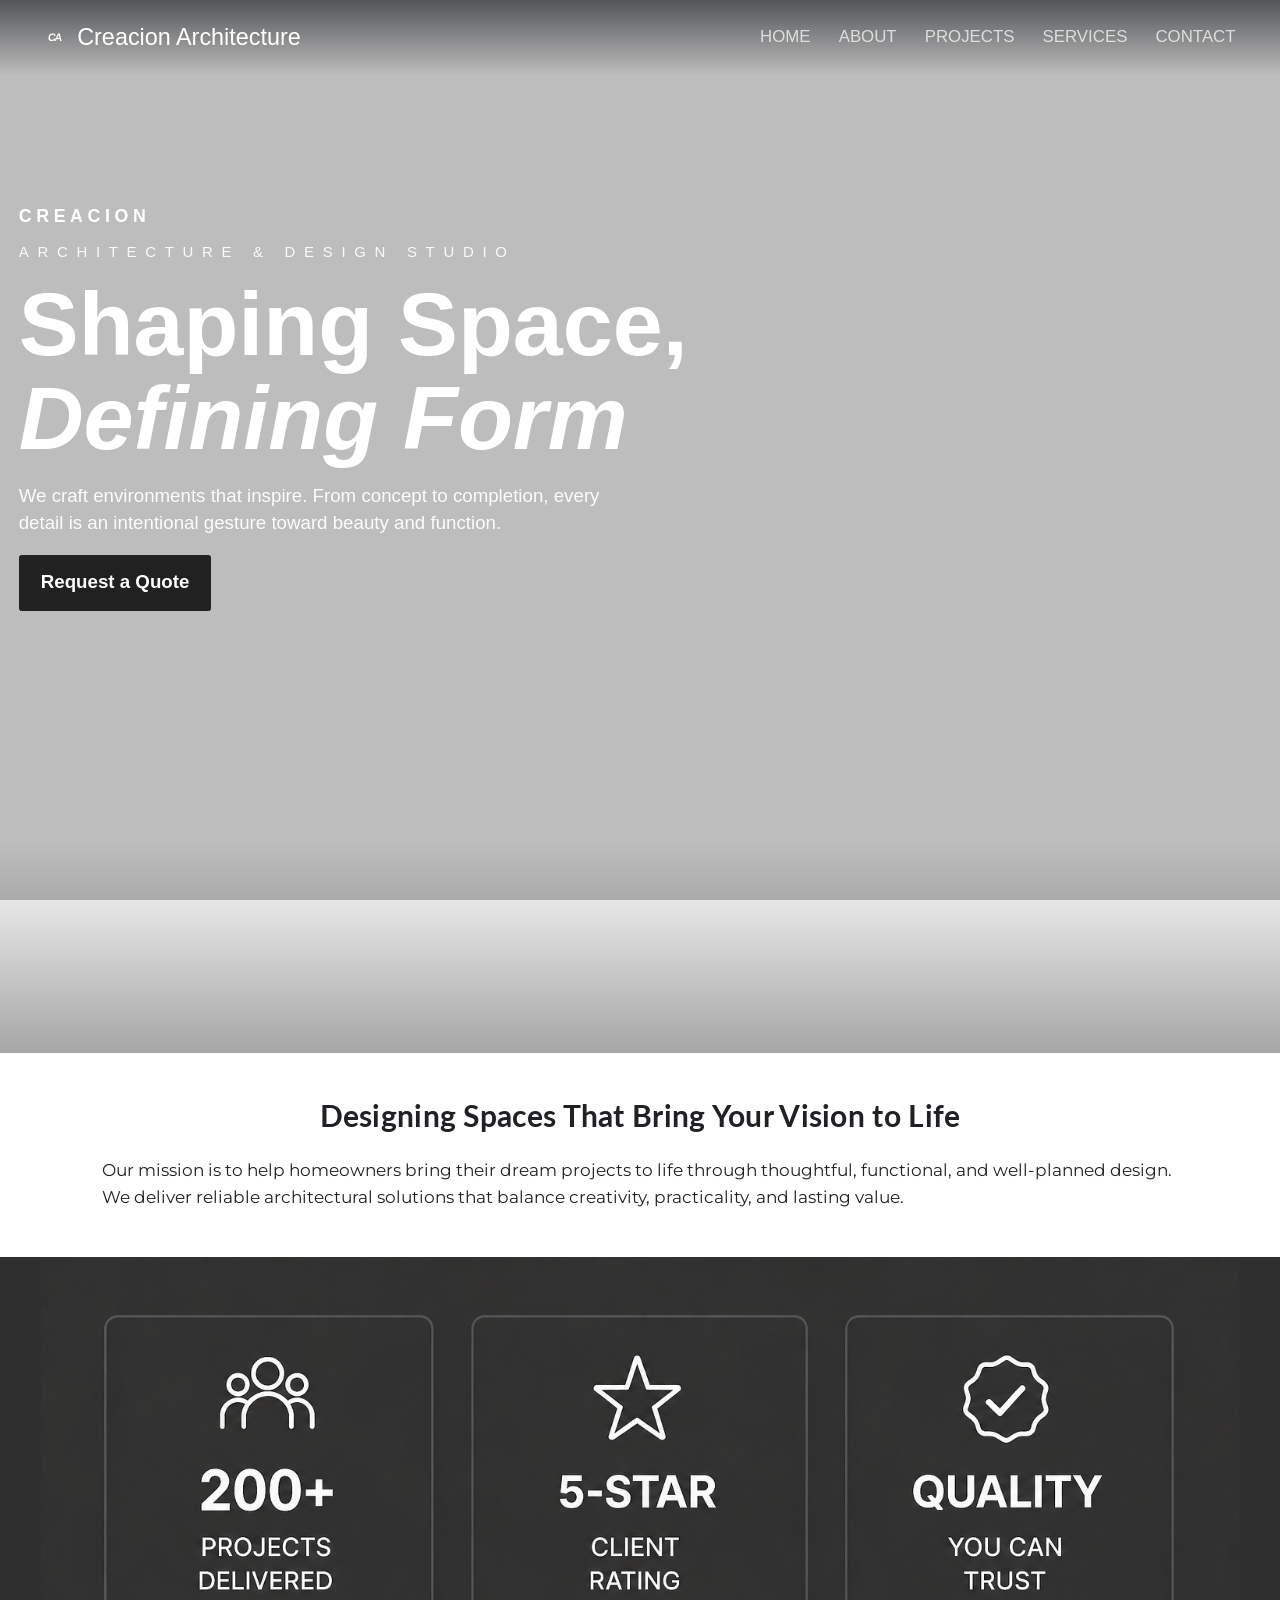
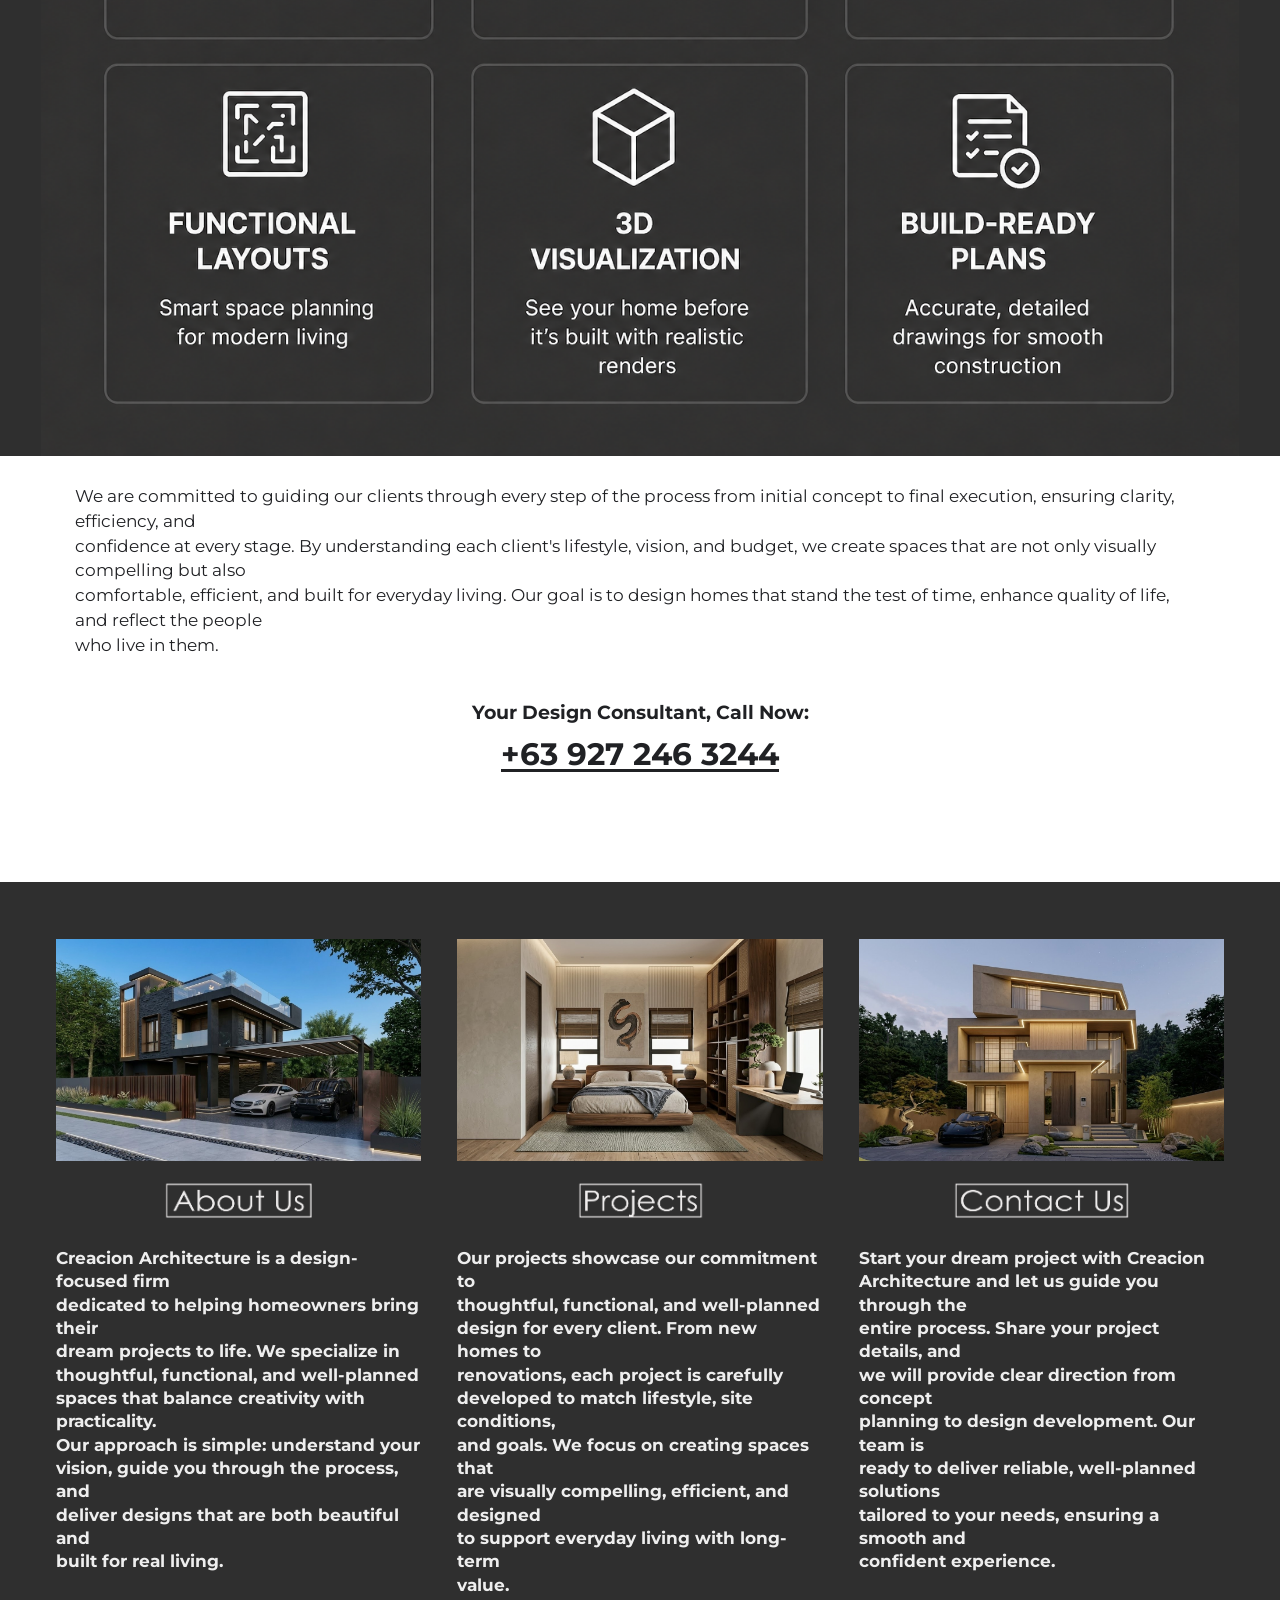
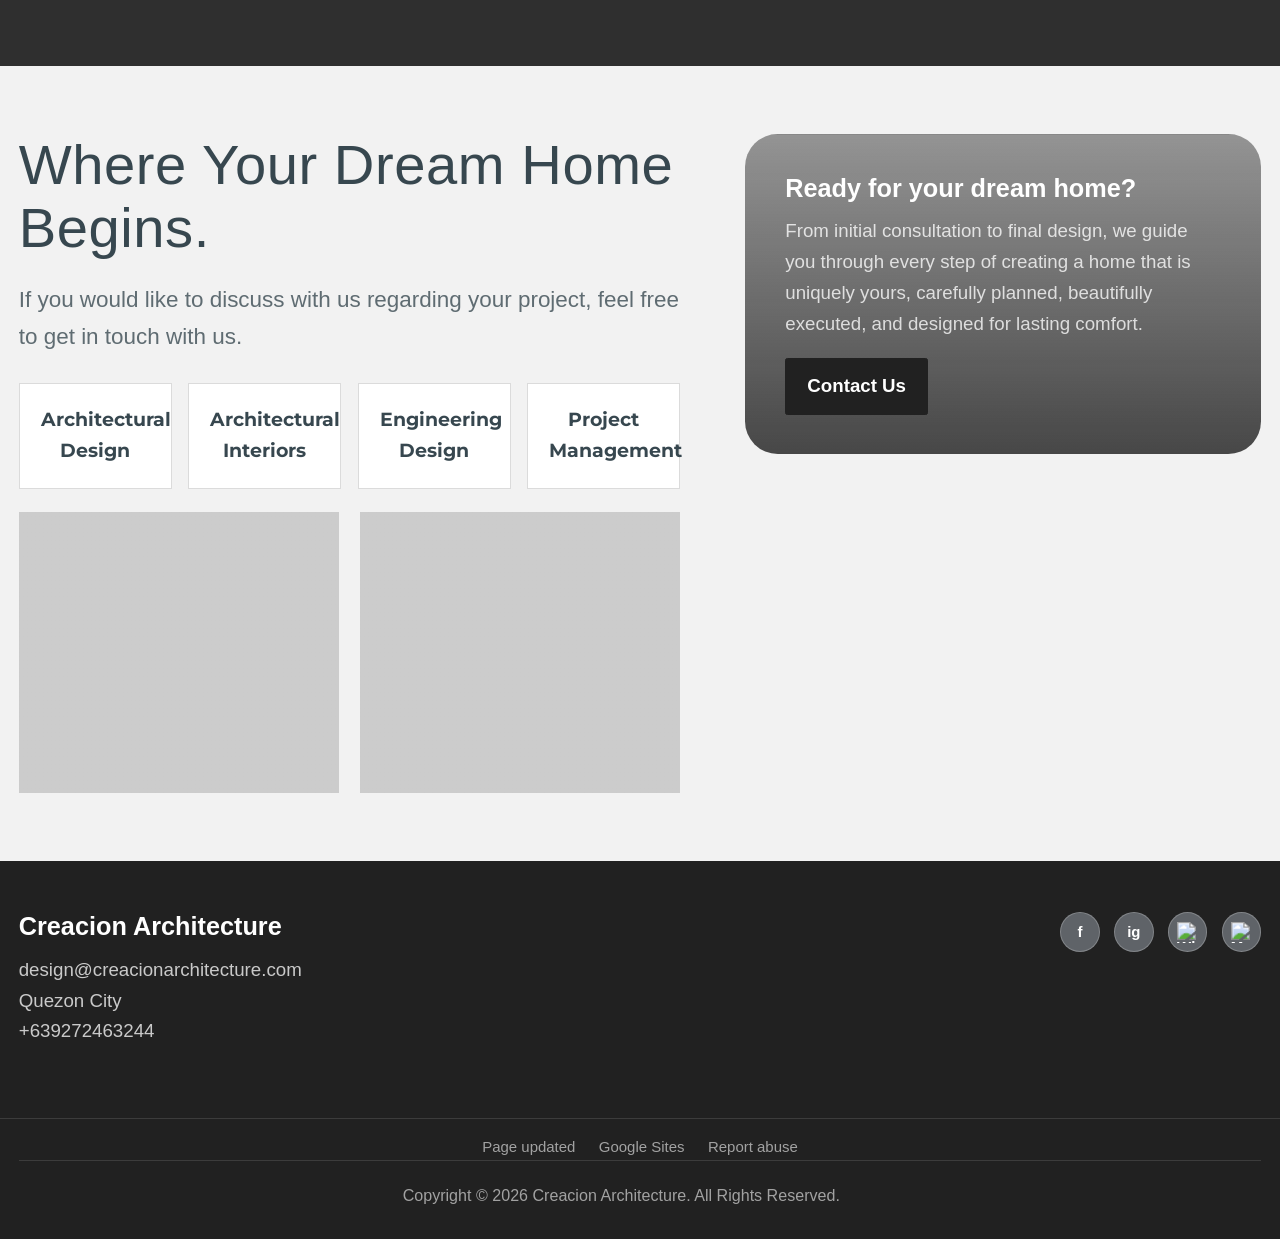
==== commit e3117fd1: "Match quick link paragraph wrapping" ====
--- a/index.html
+++ b/index.html
@@ -51,17 +51,17 @@
         <article class="quick-link-card">
           <img class="quick-link-photo" src="/assets/images/home-about-card.jpg" alt="Modern residence by Creacion Architecture">
           <a href="/about"><img class="quick-link-button" src="/assets/images/button-about-us.png" alt="About Us"></a>
-          <p>Creacion Architecture is a design-focused firm dedicated to helping homeowners bring their dream projects to life. We specialize in thoughtful, functional, and well-planned spaces that balance creativity with practicality. Our approach is simple: understand your vision, guide you through the process, and deliver designs that are both beautiful and built for real living.</p>
+          <p>Creacion Architecture is a design-focused firm<br>dedicated to helping homeowners bring their<br>dream projects to life. We specialize in<br>thoughtful, functional, and well-planned<br>spaces that balance creativity with practicality.<br>Our approach is simple: understand your<br>vision, guide you through the process, and<br>deliver designs that are both beautiful and<br>built for real living.</p>
         </article>
         <article class="quick-link-card">
           <img class="quick-link-photo" src="/assets/images/home-projects-card.png" alt="Bedroom interior by Creacion Architecture">
           <a href="/projects"><img class="quick-link-button" src="/assets/images/button-projects.png" alt="Projects"></a>
-          <p>Our projects showcase our commitment to thoughtful, functional, and well-planned design for every client. From new homes to renovations, each project is carefully developed to match lifestyle, site conditions, and goals. We focus on creating spaces that are visually compelling, efficient, and designed to support everyday living with long-term value.</p>
+          <p>Our projects showcase our commitment to<br>thoughtful, functional, and well-planned<br>design for every client. From new homes to<br>renovations, each project is carefully<br>developed to match lifestyle, site conditions,<br>and goals. We focus on creating spaces that<br>are visually compelling, efficient, and designed<br>to support everyday living with long-term<br>value.</p>
         </article>
         <article class="quick-link-card">
           <img class="quick-link-photo" src="/assets/images/home-contact-card.png" alt="Modern home exterior by Creacion Architecture">
           <a href="/contact"><img class="quick-link-button" src="/assets/images/button-contact-us.png" alt="Contact Us"></a>
-          <p>Start your dream project with Creacion Architecture and let us guide you through the entire process. Share your project details, and we will provide clear direction from concept planning to design development. Our team is ready to deliver reliable, well-planned solutions tailored to your needs, ensuring a smooth and confident experience.</p>
+          <p>Start your dream project with Creacion<br>Architecture and let us guide you through the<br>entire process. Share your project details, and<br>we will provide clear direction from concept<br>planning to design development. Our team is<br>ready to deliver reliable, well-planned solutions<br>tailored to your needs, ensuring a smooth and<br>confident experience.</p>
         </article>
       </div>
     </section>
--- a/assets/styles.css
+++ b/assets/styles.css
@@ -260,7 +260,7 @@
   position: absolute;
   left: 0;
   right: 0;
-  bottom: 20vh;
+  bottom: 42vh;
   z-index: 2;
 }
 
@@ -504,14 +504,14 @@
 
 .quick-links-section {
   background: #2f2f2f;
-  padding: 38px 24px 46px;
+  padding: 49px 24px 60px;
 }
 
 .quick-links-grid {
   display: grid;
   grid-template-columns: repeat(3, minmax(0, 1fr));
-  gap: 24px;
-  width: min(920px, calc(100% - 48px));
+  gap: 31px;
+  width: min(1196px, calc(100% - 48px));
   margin: 0 auto;
 }
 
@@ -523,13 +523,13 @@
   width: 100%;
   aspect-ratio: 1.65 / 1;
   object-fit: cover;
-  margin-bottom: 12px;
+  margin-bottom: 16px;
 }
 
 .quick-link-button {
   width: auto;
-  height: 28px;
-  margin: 0 auto 16px;
+  height: 36px;
+  margin: 0 auto 21px;
   object-fit: contain;
 }
 
@@ -537,8 +537,9 @@
   margin: 0;
   color: rgba(255, 255, 255, 0.92);
   font-family: "Montserrat", Arial, sans-serif;
-  font-size: 10px;
-  line-height: 1.55;
+  font-size: 11pt;
+  font-weight: 700;
+  line-height: 1.36;
   text-align: left;
 }
 
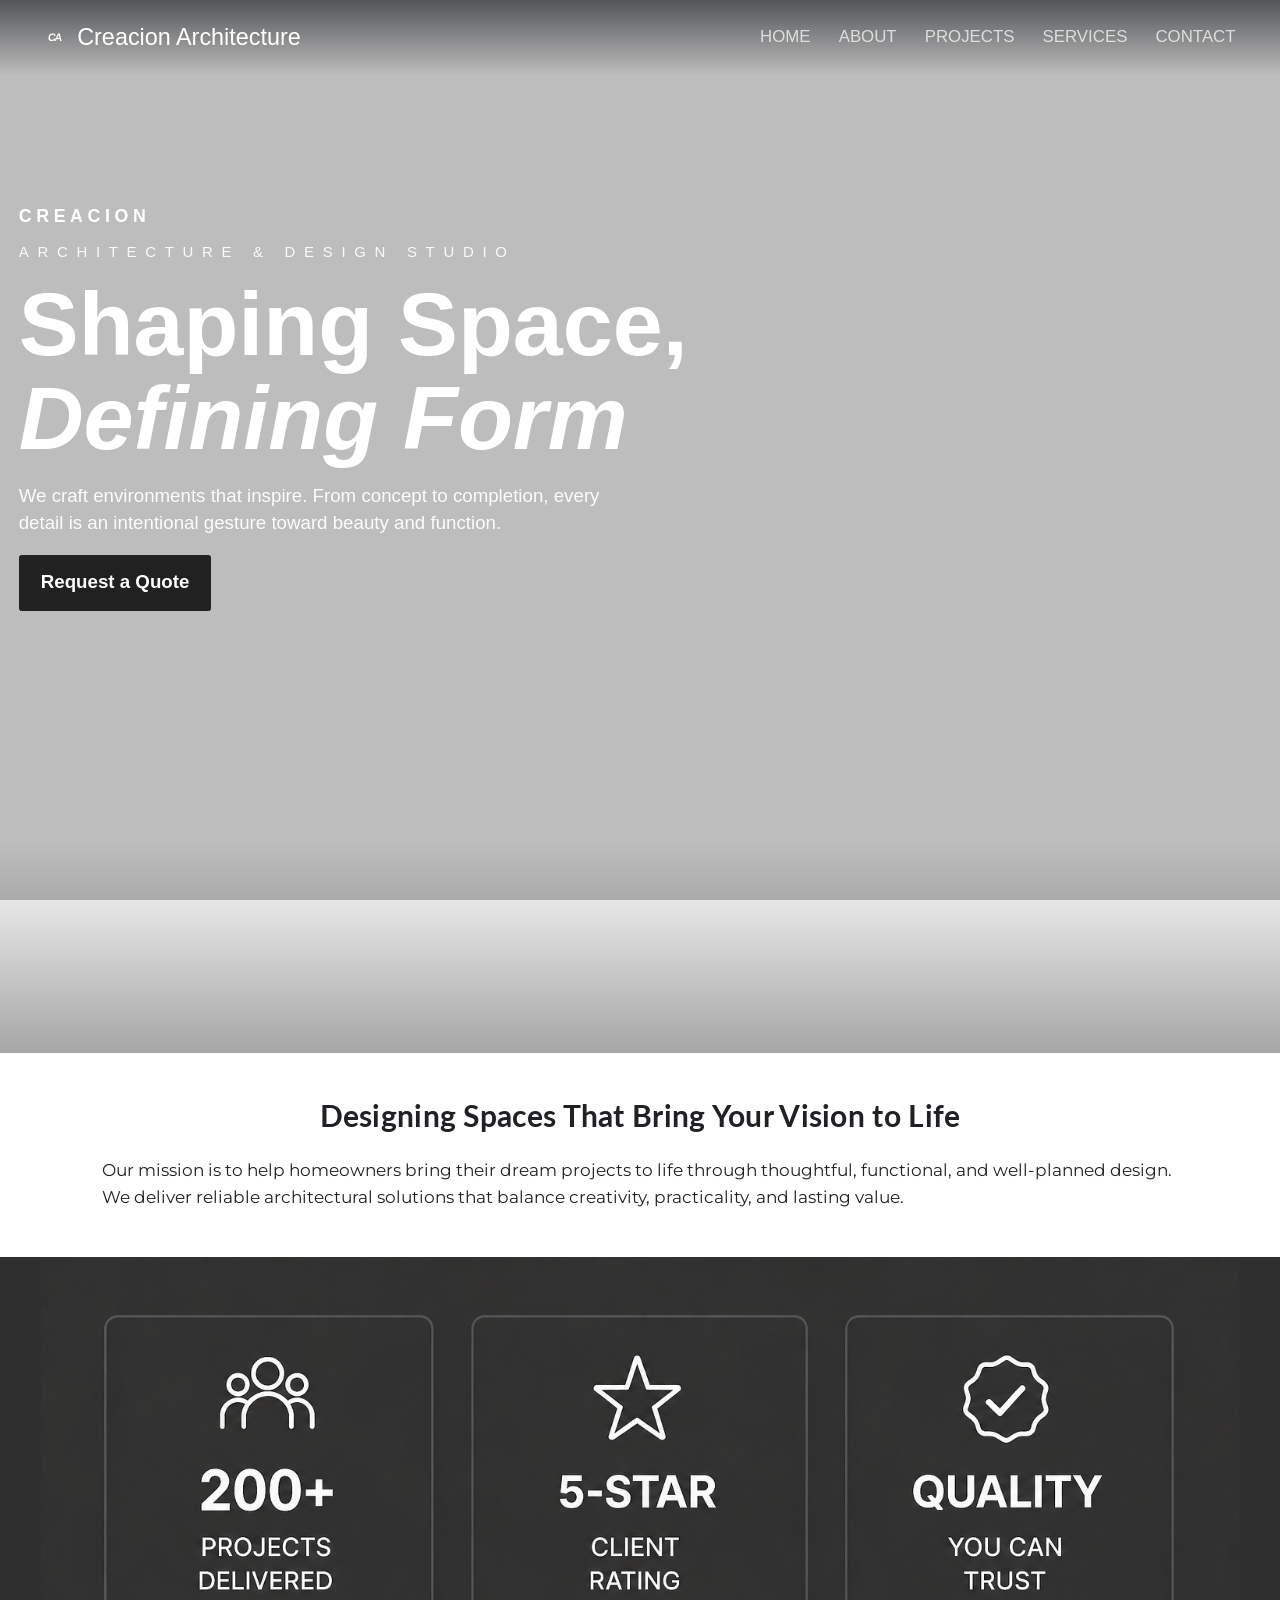
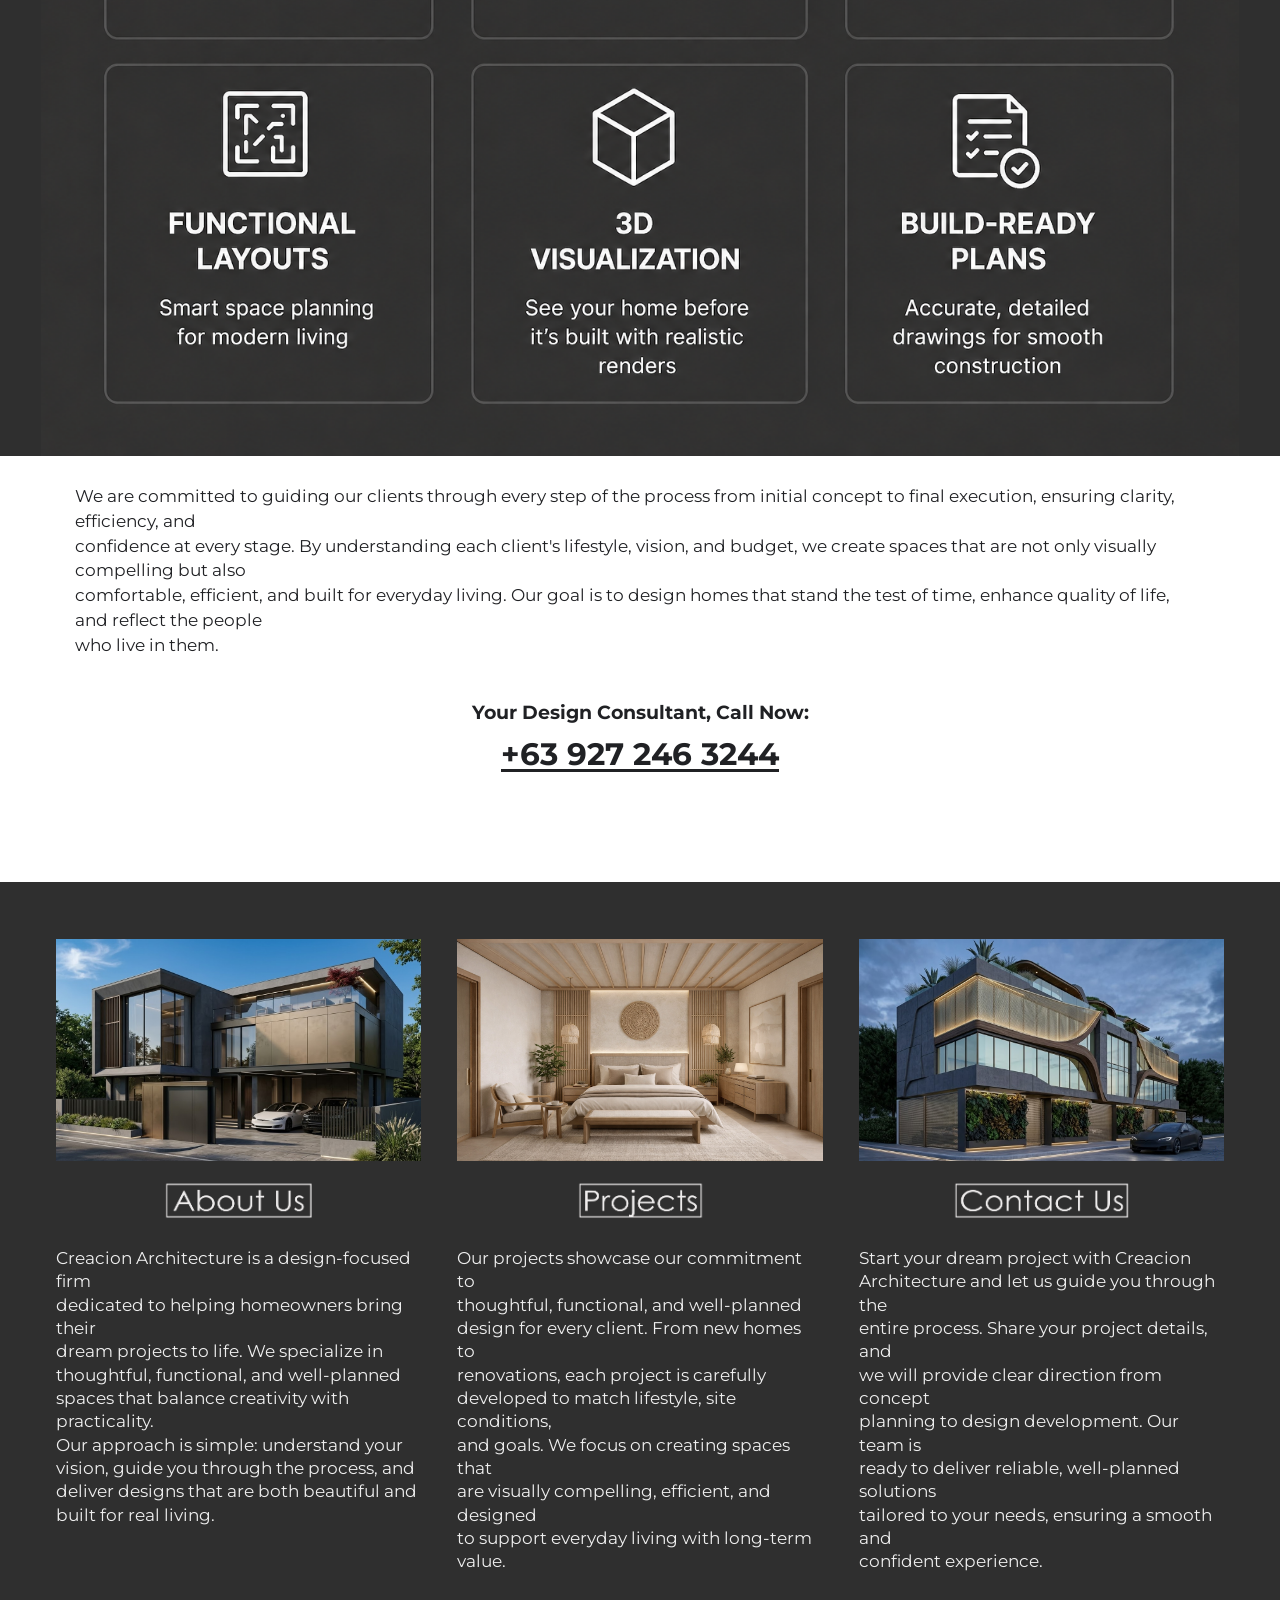
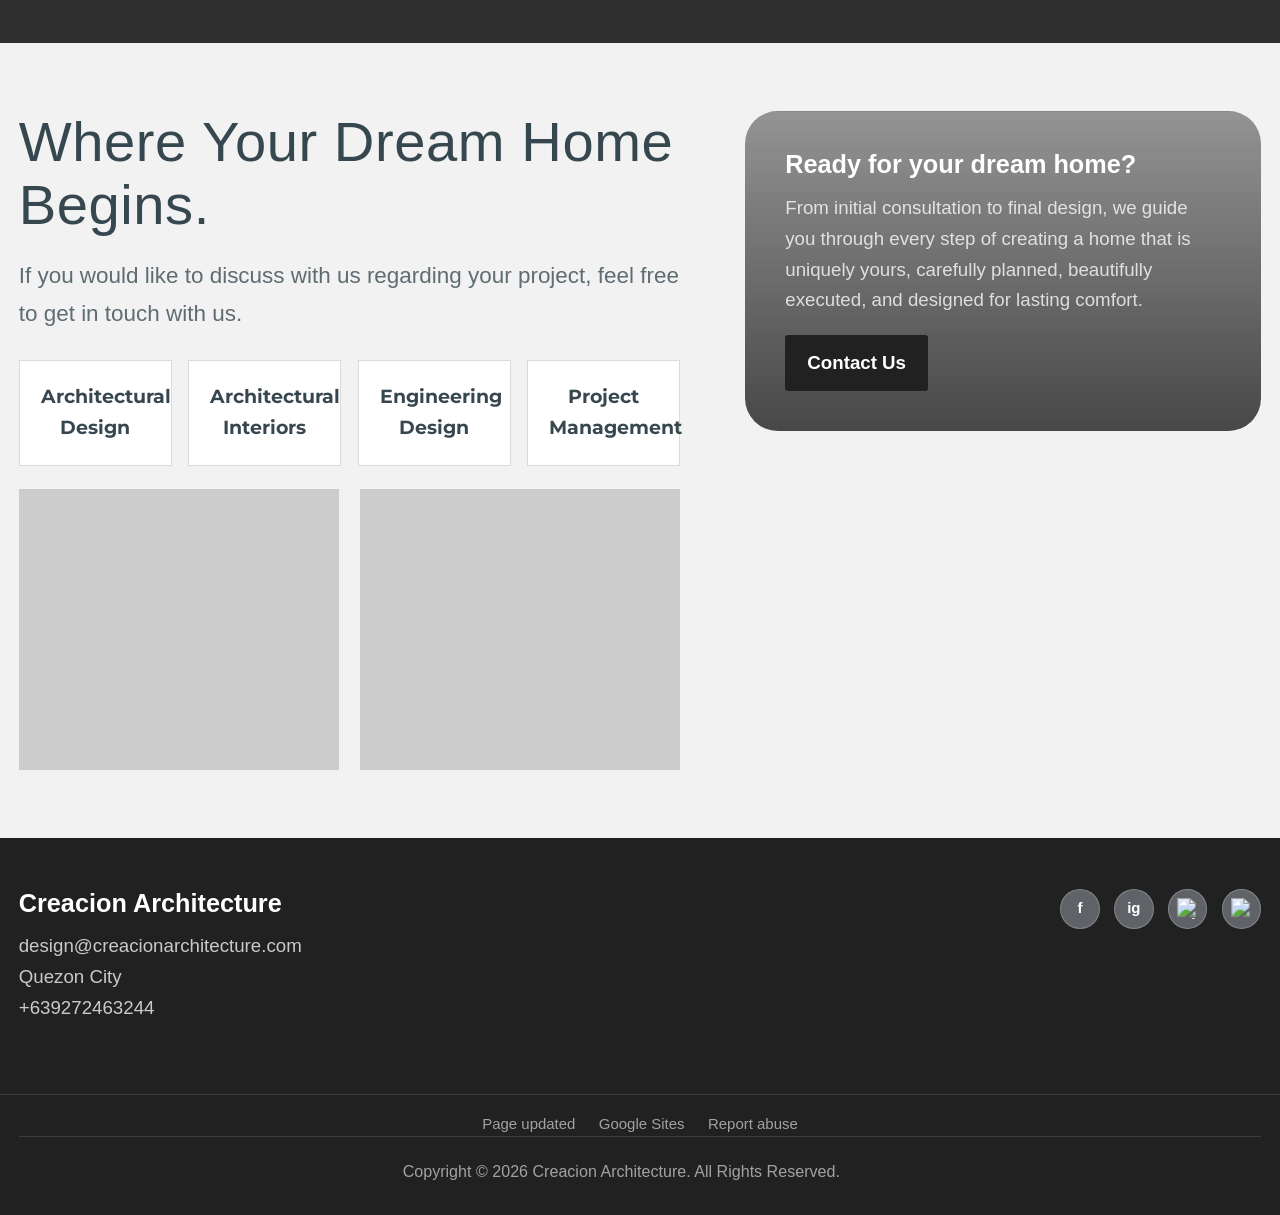
==== commit 58eb6283: "Use Google Sites homepage card images" ====
--- a/index.html
+++ b/index.html
@@ -49,17 +49,17 @@
     <section class="quick-links-section">
       <div class="quick-links-grid">
         <article class="quick-link-card">
-          <img class="quick-link-photo" src="/assets/images/home-about-card.jpg" alt="Modern residence by Creacion Architecture">
+          <img class="quick-link-photo" src="/assets/images/google-home-about-card.jpg" alt="Modern residence by Creacion Architecture">
           <a href="/about"><img class="quick-link-button" src="/assets/images/button-about-us.png" alt="About Us"></a>
           <p>Creacion Architecture is a design-focused firm<br>dedicated to helping homeowners bring their<br>dream projects to life. We specialize in<br>thoughtful, functional, and well-planned<br>spaces that balance creativity with practicality.<br>Our approach is simple: understand your<br>vision, guide you through the process, and<br>deliver designs that are both beautiful and<br>built for real living.</p>
         </article>
         <article class="quick-link-card">
-          <img class="quick-link-photo" src="/assets/images/home-projects-card.png" alt="Bedroom interior by Creacion Architecture">
+          <img class="quick-link-photo" src="/assets/images/google-home-projects-card.jpg" alt="Bedroom interior by Creacion Architecture">
           <a href="/projects"><img class="quick-link-button" src="/assets/images/button-projects.png" alt="Projects"></a>
           <p>Our projects showcase our commitment to<br>thoughtful, functional, and well-planned<br>design for every client. From new homes to<br>renovations, each project is carefully<br>developed to match lifestyle, site conditions,<br>and goals. We focus on creating spaces that<br>are visually compelling, efficient, and designed<br>to support everyday living with long-term<br>value.</p>
         </article>
         <article class="quick-link-card">
-          <img class="quick-link-photo" src="/assets/images/home-contact-card.png" alt="Modern home exterior by Creacion Architecture">
+          <img class="quick-link-photo" src="/assets/images/google-home-contact-card.jpg" alt="Modern home exterior by Creacion Architecture">
           <a href="/contact"><img class="quick-link-button" src="/assets/images/button-contact-us.png" alt="Contact Us"></a>
           <p>Start your dream project with Creacion<br>Architecture and let us guide you through the<br>entire process. Share your project details, and<br>we will provide clear direction from concept<br>planning to design development. Our team is<br>ready to deliver reliable, well-planned solutions<br>tailored to your needs, ensuring a smooth and<br>confident experience.</p>
         </article>
--- a/assets/styles.css
+++ b/assets/styles.css
@@ -538,7 +538,6 @@
   color: rgba(255, 255, 255, 0.92);
   font-family: "Montserrat", Arial, sans-serif;
   font-size: 11pt;
-  font-weight: 700;
   line-height: 1.36;
   text-align: left;
 }
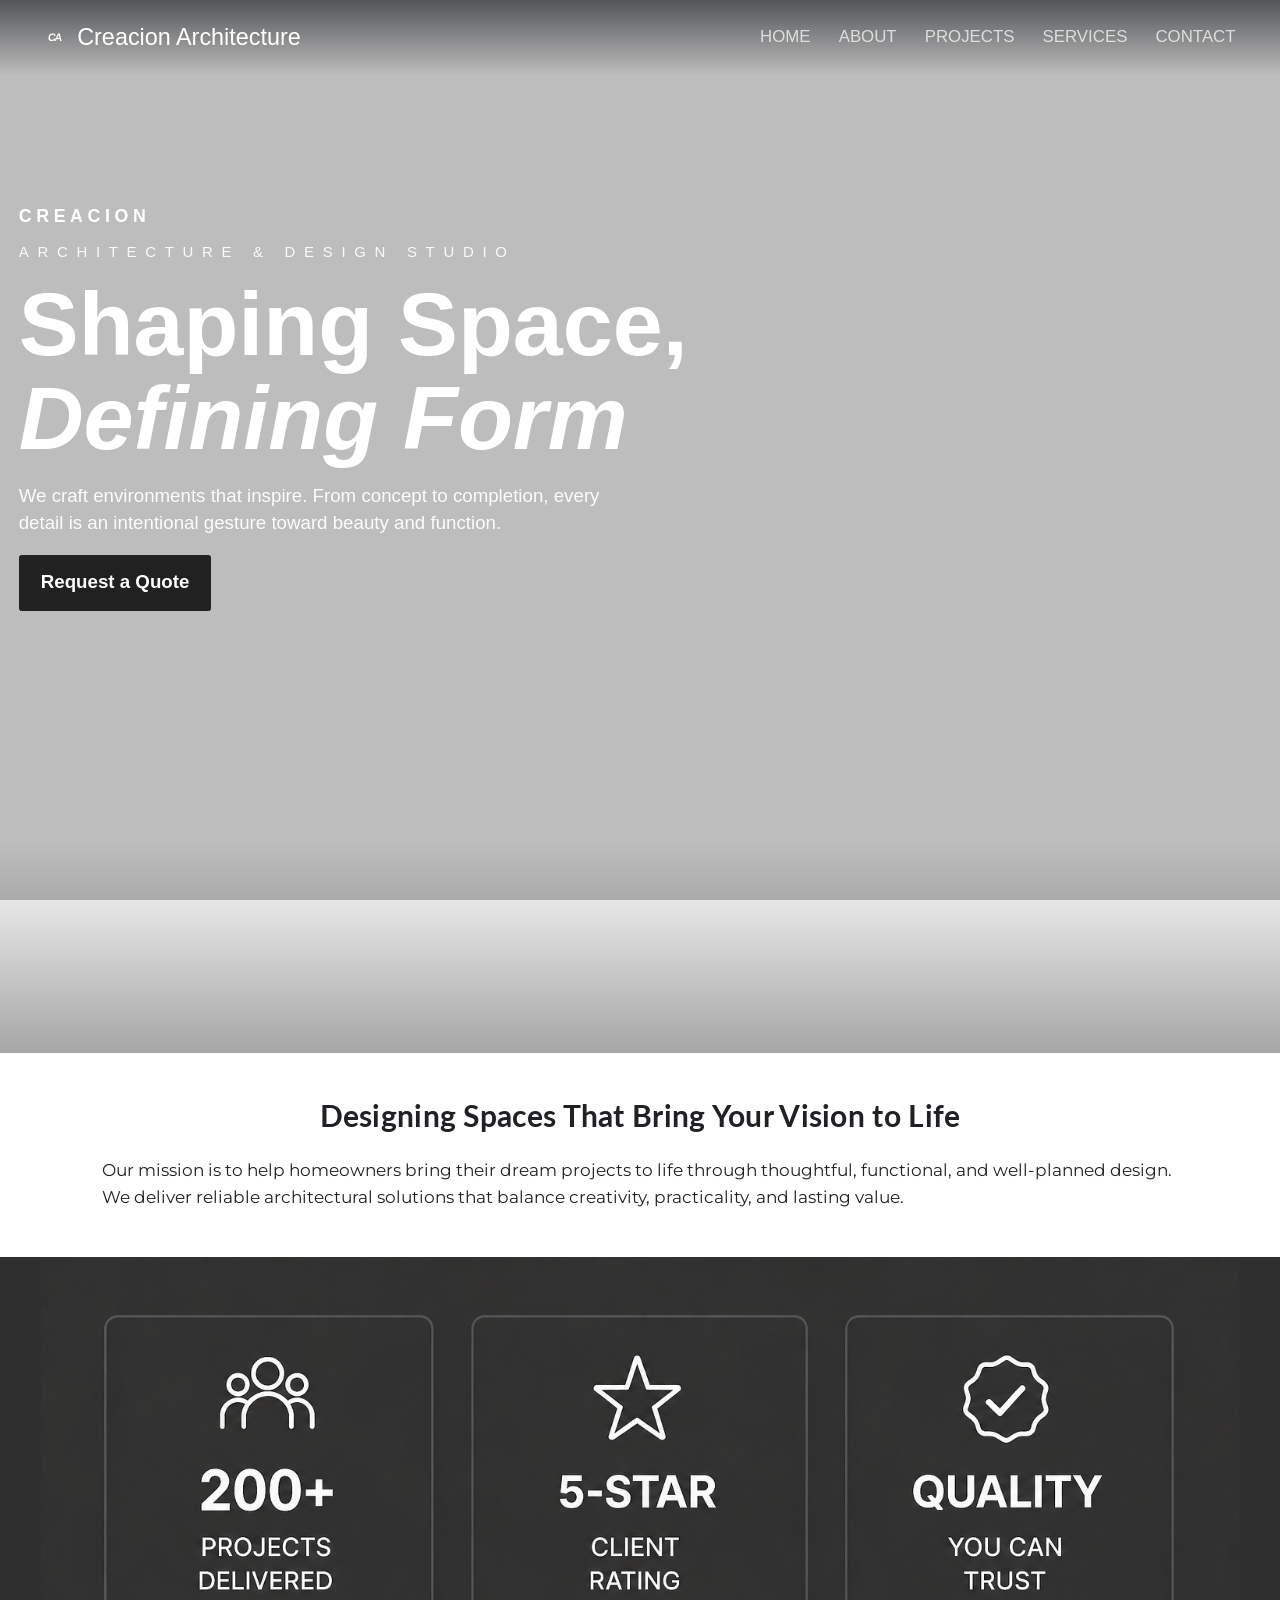
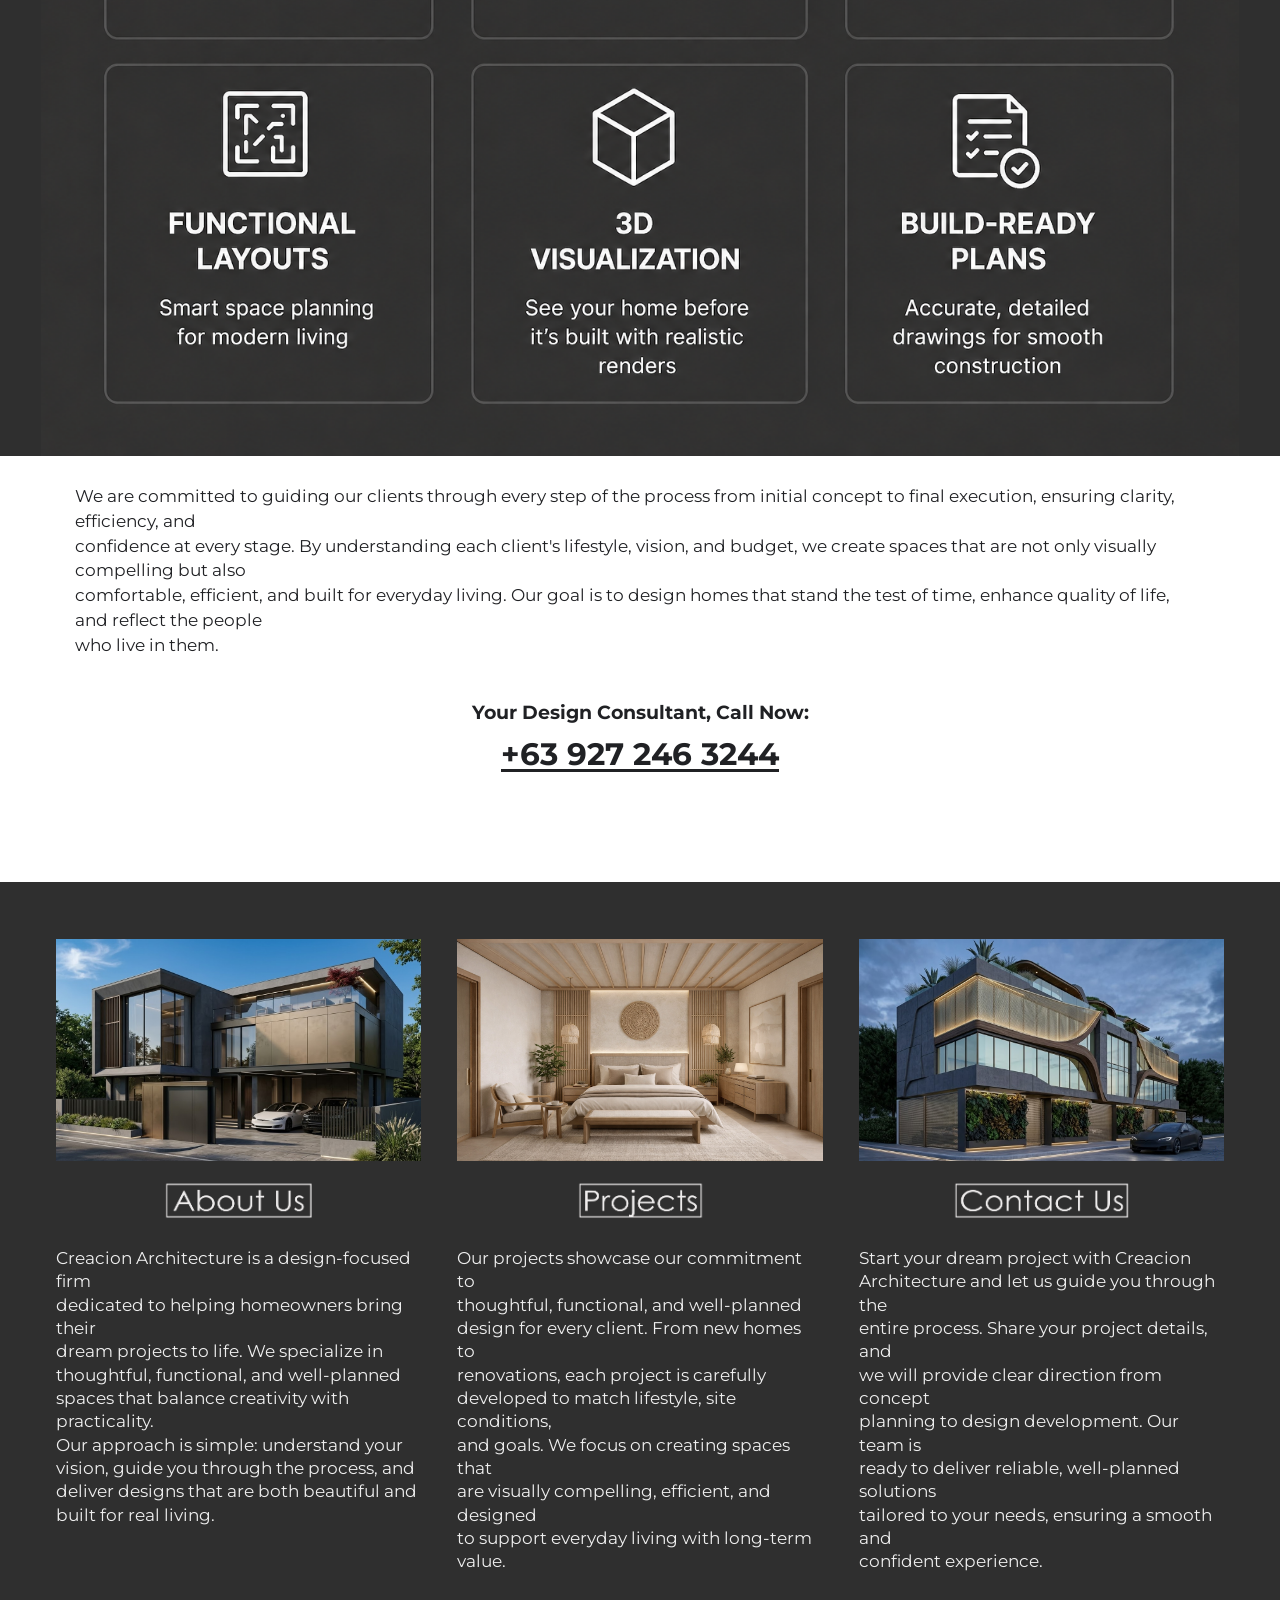
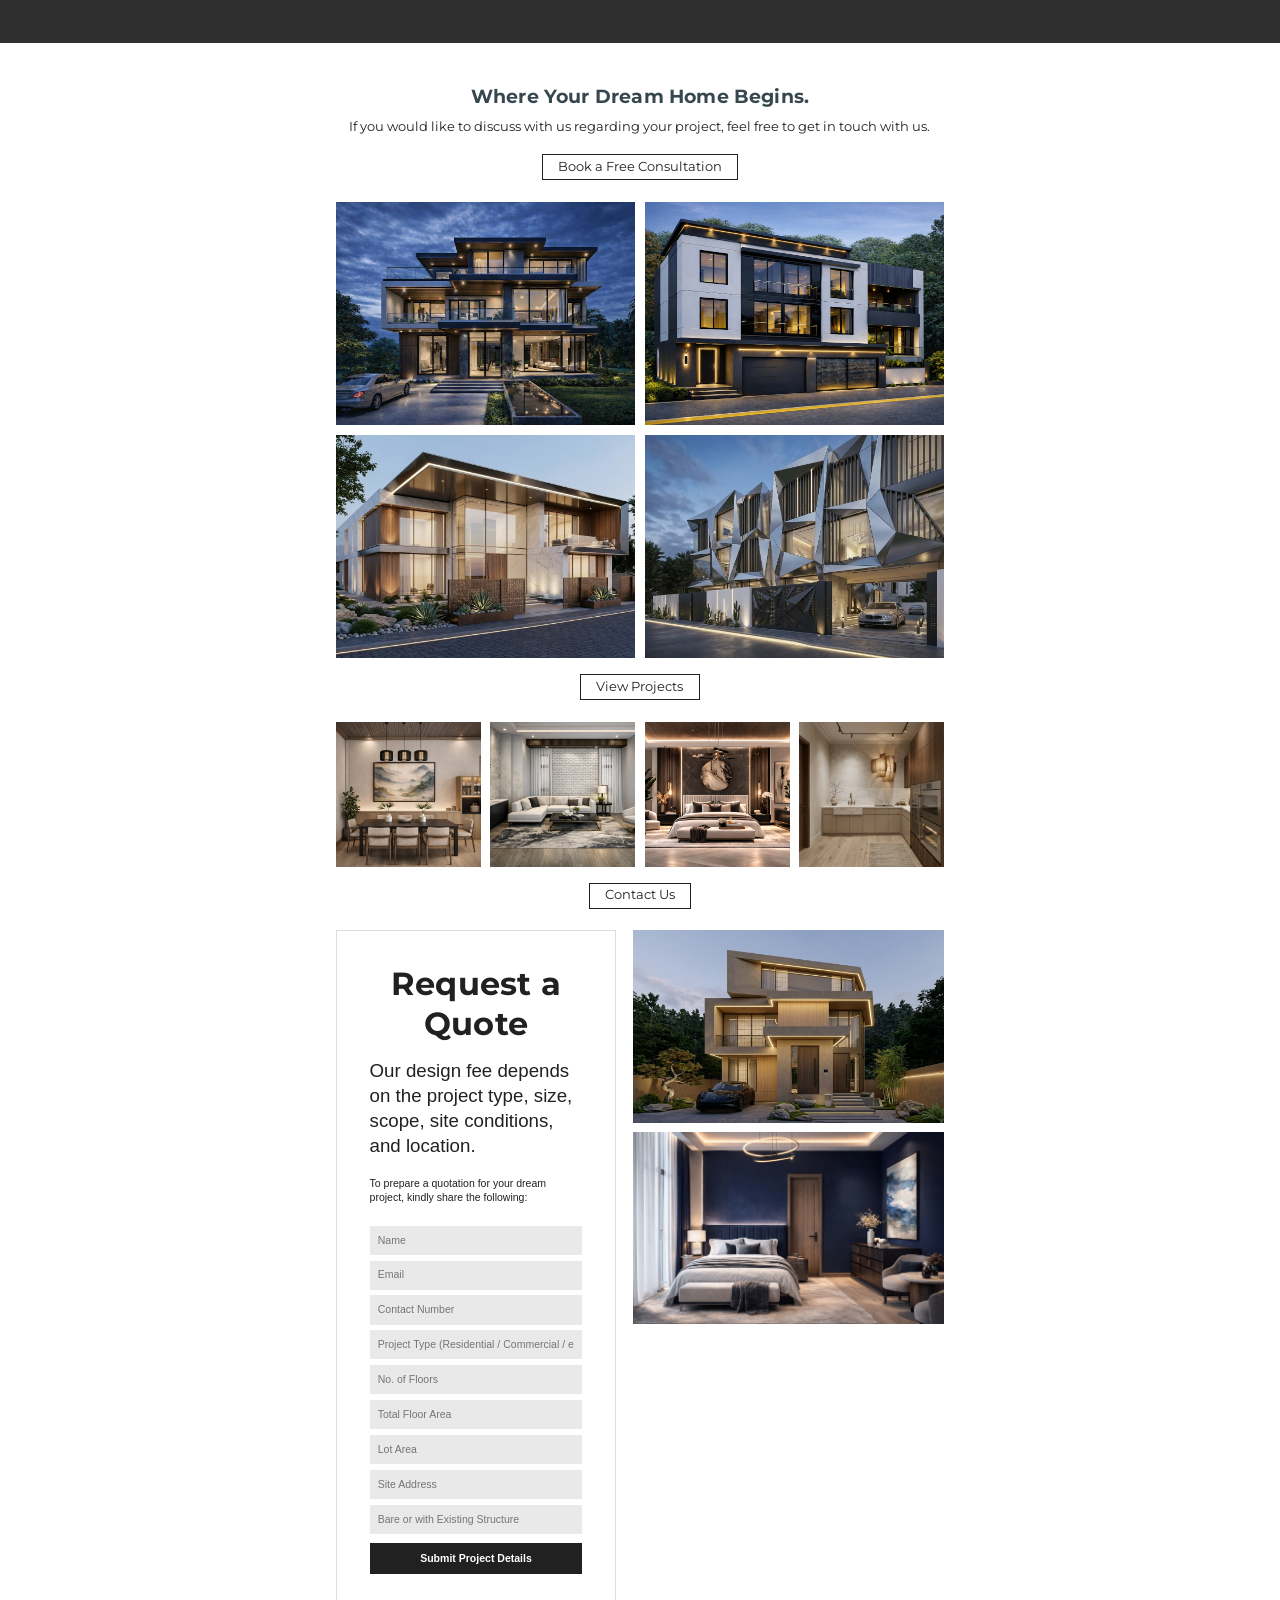
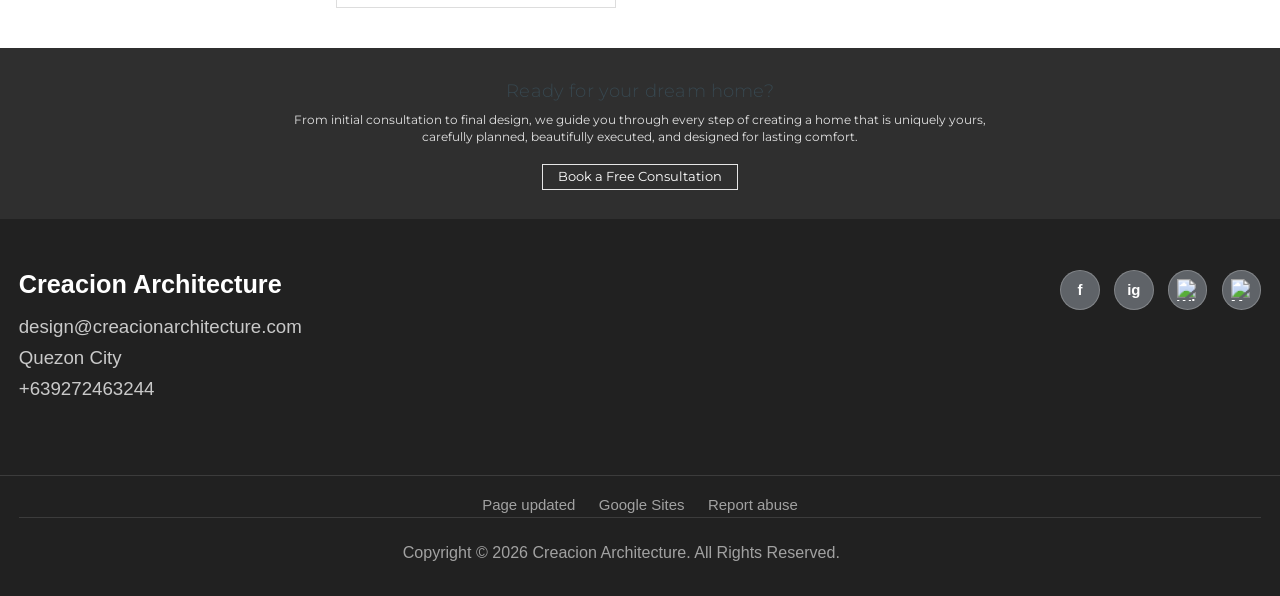
==== commit 68662551: "Match Google Sites homepage gallery section" ====
--- a/index.html
+++ b/index.html
@@ -66,30 +66,71 @@
       </div>
     </section>
 
-    <section class="section alt compact">
-      <div class="section-inner">
-        <div class="split">
-          <div>
-            <h2>Where Your Dream Home Begins.</h2>
-            <p class="lead">If you would like to discuss with us regarding your project, feel free to get in touch with us.</p>
-            <div class="service-list">
-              <div class="service-pill">Architectural Design</div>
-              <div class="service-pill">Architectural Interiors</div>
-              <div class="service-pill">Engineering Design</div>
-              <div class="service-pill">Project Management</div>
+    <section class="google-home-section">
+      <div class="google-home-wrap">
+        <h2>Where Your Dream Home Begins.</h2>
+        <p>If you would like to discuss with us regarding your project, feel free to get in touch with us.</p>
+        <a class="google-outline-button" href="/contact">Book a Free Consultation</a>
+
+        <div class="google-exterior-grid" aria-label="Featured exterior projects">
+          <img src="/assets/images/google-gallery-exterior-1.jpg" alt="Three-storey residential exterior">
+          <img src="/assets/images/google-gallery-exterior-2.jpg" alt="Modern residential exterior">
+          <img src="/assets/images/google-gallery-exterior-3.jpg" alt="Contemporary house exterior">
+          <img src="/assets/images/google-gallery-exterior-4.jpg" alt="Architectural exterior facade">
+        </div>
+
+        <a class="google-outline-button" href="/projects">View Projects</a>
+
+        <div class="google-interior-row" aria-label="Featured interior projects">
+          <img src="/assets/images/google-gallery-interior-1.jpg" alt="Dining room interior">
+          <img src="/assets/images/google-gallery-interior-2.jpg" alt="Living room interior">
+          <img src="/assets/images/google-gallery-interior-3.jpg" alt="Bedroom interior">
+          <img src="/assets/images/google-gallery-interior-4.jpg" alt="Kitchen interior">
+        </div>
+
+        <a class="google-outline-button" href="/contact">Contact Us</a>
+
+        <div class="google-contact-layout">
+          <form
+            class="contact-form quote-form google-home-form"
+            data-contact-form
+            action="https://script.google.com/macros/s/AKfycbzxtsuHlVzdJK-3X7Rrq7QrMnL5SIsgNsgnTYwZ82gu6DmEl-n_PJod_OwVtp8dYkarJA/exec"
+            method="POST"
+            target="home_hidden_iframe"
+          >
+            <h2>Request a Quote</h2>
+            <h4>Our design fee depends on the project type, size, scope, site conditions, and location.</h4>
+            <p>To prepare a quotation for your dream project, kindly share the following:</p>
+            <div class="form-grid">
+              <input type="text" name="name" placeholder="Name" autocomplete="name" required>
+              <input type="email" name="email" placeholder="Email" autocomplete="email" required>
+              <input type="tel" name="contact" placeholder="Contact Number" autocomplete="tel" required>
+              <input type="text" name="project" placeholder="Project Type (Residential / Commercial / etc.)" required>
+              <input type="number" name="floors" placeholder="No. of Floors" min="1" required>
+              <input type="text" name="total" placeholder="Total Floor Area" required>
+              <input type="text" name="lot" placeholder="Lot Area" required>
+              <input type="text" name="site" placeholder="Site Address" required>
+              <input type="text" name="bare" placeholder="Bare or with Existing Structure" required>
             </div>
-            <div class="image-pair image-pair-tight" aria-label="Featured architecture visuals">
-              <div class="image-tile" style="--tile-image: url('https://lh3.googleusercontent.com/sitesv/AA5AbUAd5SmwlkVPMadcqk60nHk8CWQRGiGgSwIsRn58Nhtt4jTWGd4xoeiApp2JDQMOlOd9hYvY3Wh83FzAGoB2VTktg1nFuGDPbv4d3icO-VkWztdX1xwXjR-w=w16383');"></div>
-              <div class="image-tile" style="--tile-image: url('https://lh3.googleusercontent.com/sitesv/AA5AbUDggBuv9-ycW7BiQyZNVSocv6LRvCczwv2GygN9jRZPW3ckVta9AMYpkikRaa36Ibe3gt3BJlB1k7bjg2N871AKzsESl25cUgQf_9lAZwX-Q5t7-Bkdv0-8=w16383');"></div>
+            <div class="actions">
+              <button class="button" type="submit">Submit Project Details</button>
             </div>
-          </div>
-          <div class="quote-panel image-cta" style="--tile-image: url('https://lh3.googleusercontent.com/sitesv/AA5AbUDXfawIz9urH24p-cYRodAFD3YEYQj-mzNr52yY7dpL4oGxT3rUhRPJUUMjm681re29cPmCWWE8LqFtl7j6IcwwRngoKjFUh4CZ92ELkdntQAcS0omri5A7=w16383');">
-            <h3>Ready for your dream home?</h3>
-            <p>From initial consultation to final design, we guide you through every step of creating a home that is uniquely yours, carefully planned, beautifully executed, and designed for lasting comfort.</p>
-            <a class="button" href="/contact">Contact Us</a>
+            <div class="success-message" data-success-message>Your details have been sent successfully. Kindly wait for us to contact you. Thank you!</div>
+            <iframe name="home_hidden_iframe" title="Contact form submission" style="display:none;"></iframe>
+          </form>
+
+          <div class="google-contact-images" aria-label="Contact section images">
+            <img src="/assets/images/google-contact-exterior.jpg" alt="Modern residential exterior">
+            <img src="/assets/images/google-contact-interior.jpg" alt="Bedroom interior">
           </div>
         </div>
       </div>
+    </section>
+
+    <section class="home-cta-band">
+      <h2>Ready for your dream home?</h2>
+      <p>From initial consultation to final design, we guide you through every step of creating a home that is uniquely yours, carefully planned, beautifully executed, and designed for lasting comfort.</p>
+      <a class="google-outline-button google-outline-button-light" href="/contact">Book a Free Consultation</a>
     </section>
   </main>
 
--- a/assets/styles.css
+++ b/assets/styles.css
@@ -542,6 +542,162 @@
   text-align: left;
 }
 
+.google-home-section {
+  background: #ffffff;
+  color: #202124;
+  padding: 36px 24px 34px;
+  text-align: center;
+}
+
+.google-home-wrap {
+  width: min(520px, calc(100% - 24px));
+  margin: 0 auto;
+}
+
+.google-home-wrap h2 {
+  margin: 0 0 8px;
+  font-family: "Montserrat", Arial, sans-serif;
+  font-size: 16px;
+  font-weight: 700;
+  line-height: 1.25;
+}
+
+.google-home-wrap > p {
+  margin: 0 0 12px;
+  font-family: "Montserrat", Arial, sans-serif;
+  font-size: 11px;
+  line-height: 1.4;
+}
+
+.google-outline-button {
+  display: inline-flex;
+  align-items: center;
+  justify-content: center;
+  min-height: 22px;
+  border: 1px solid #202124;
+  color: #202124;
+  font-family: "Montserrat", Arial, sans-serif;
+  font-size: 11px;
+  line-height: 1;
+  padding: 5px 13px;
+  text-decoration: none;
+}
+
+.google-exterior-grid {
+  display: grid;
+  grid-template-columns: repeat(2, minmax(0, 1fr));
+  gap: 8px;
+  margin: 18px auto 10px;
+}
+
+.google-exterior-grid img,
+.google-interior-row img,
+.google-contact-images img {
+  display: block;
+  width: 100%;
+  object-fit: cover;
+}
+
+.google-exterior-grid img {
+  aspect-ratio: 1.34 / 1;
+}
+
+.google-interior-row {
+  display: grid;
+  grid-template-columns: repeat(4, minmax(0, 1fr));
+  gap: 8px;
+  margin: 18px auto 10px;
+}
+
+.google-interior-row img {
+  aspect-ratio: 1 / 1;
+}
+
+.google-contact-layout {
+  display: grid;
+  grid-template-columns: minmax(0, 0.9fr) minmax(0, 1fr);
+  gap: 14px;
+  align-items: start;
+  margin-top: 18px;
+  text-align: left;
+}
+
+.google-home-form {
+  padding: 12px;
+}
+
+.google-home-form h2 {
+  font-size: 14px;
+  margin-bottom: 6px;
+}
+
+.google-home-form h4,
+.google-home-form p {
+  font-size: 9px;
+  line-height: 1.35;
+  margin-bottom: 8px;
+}
+
+.google-home-form .form-grid {
+  gap: 5px;
+}
+
+.google-home-form input {
+  border-radius: 0;
+  background: #e9e9e9;
+  font-size: 9px;
+  padding: 5px 7px;
+}
+
+.google-home-form .actions {
+  margin-top: 8px;
+}
+
+.google-home-form .button {
+  min-height: 22px;
+  width: 100%;
+  border-radius: 0;
+  font-size: 9px;
+  padding: 5px 8px;
+}
+
+.google-contact-images {
+  display: grid;
+  gap: 8px;
+}
+
+.google-contact-images img {
+  aspect-ratio: 1.62 / 1;
+}
+
+.home-cta-band {
+  background: #2f2f2f;
+  color: #ffffff;
+  padding: 28px 24px 24px;
+  text-align: center;
+}
+
+.home-cta-band h2 {
+  margin: 0 0 8px;
+  font-family: "Montserrat", Arial, sans-serif;
+  font-size: 15px;
+  line-height: 1.25;
+}
+
+.home-cta-band p {
+  max-width: 620px;
+  margin: 0 auto 12px;
+  color: rgba(255, 255, 255, 0.86);
+  font-family: "Montserrat", Arial, sans-serif;
+  font-size: 10px;
+  line-height: 1.45;
+}
+
+.google-outline-button-light {
+  border-color: rgba(255, 255, 255, 0.88);
+  color: #ffffff;
+}
+
 .section.compact {
   padding: 58px 0;
 }
@@ -944,6 +1100,15 @@
     grid-template-columns: 1fr;
   }
 
+  .google-home-wrap {
+    width: min(560px, calc(100% - 12px));
+  }
+
+  .google-contact-layout,
+  .google-interior-row {
+    grid-template-columns: 1fr;
+  }
+
   .service-list,
   .image-pair {
     grid-template-columns: 1fr;
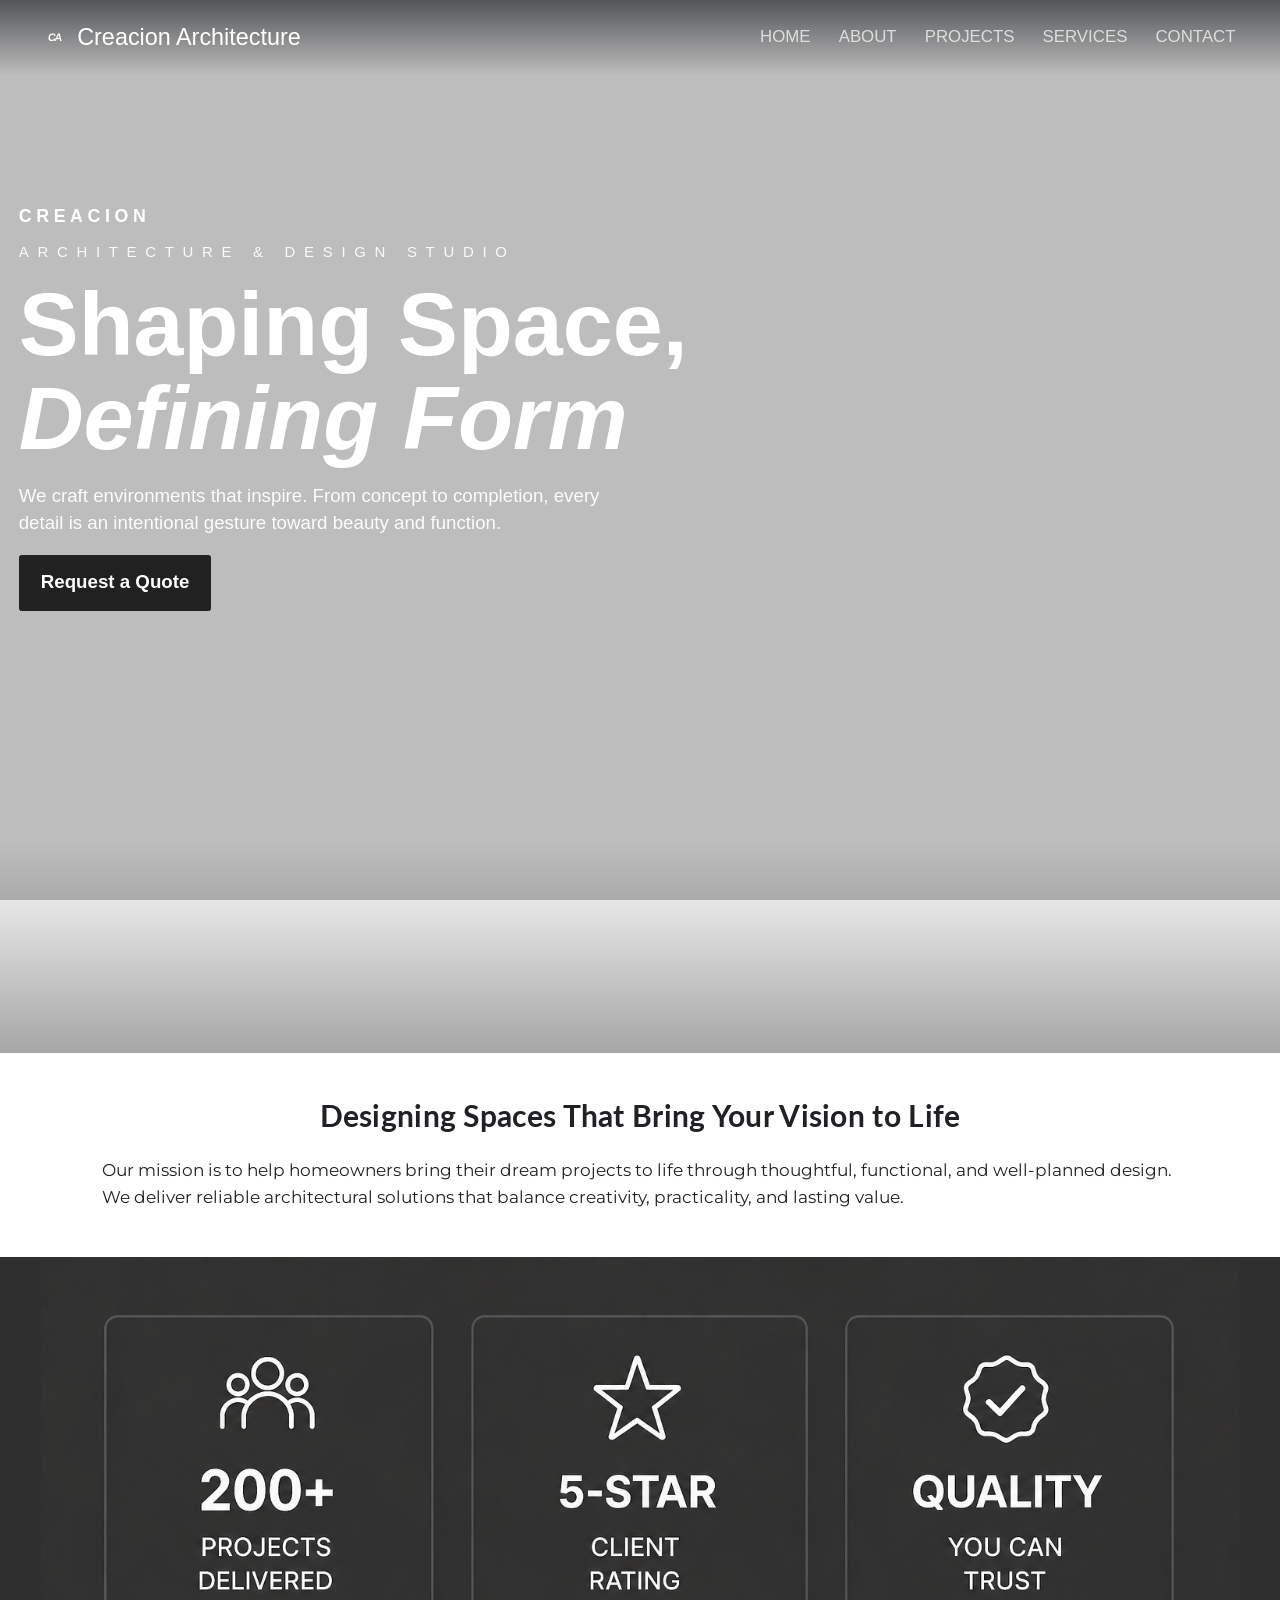
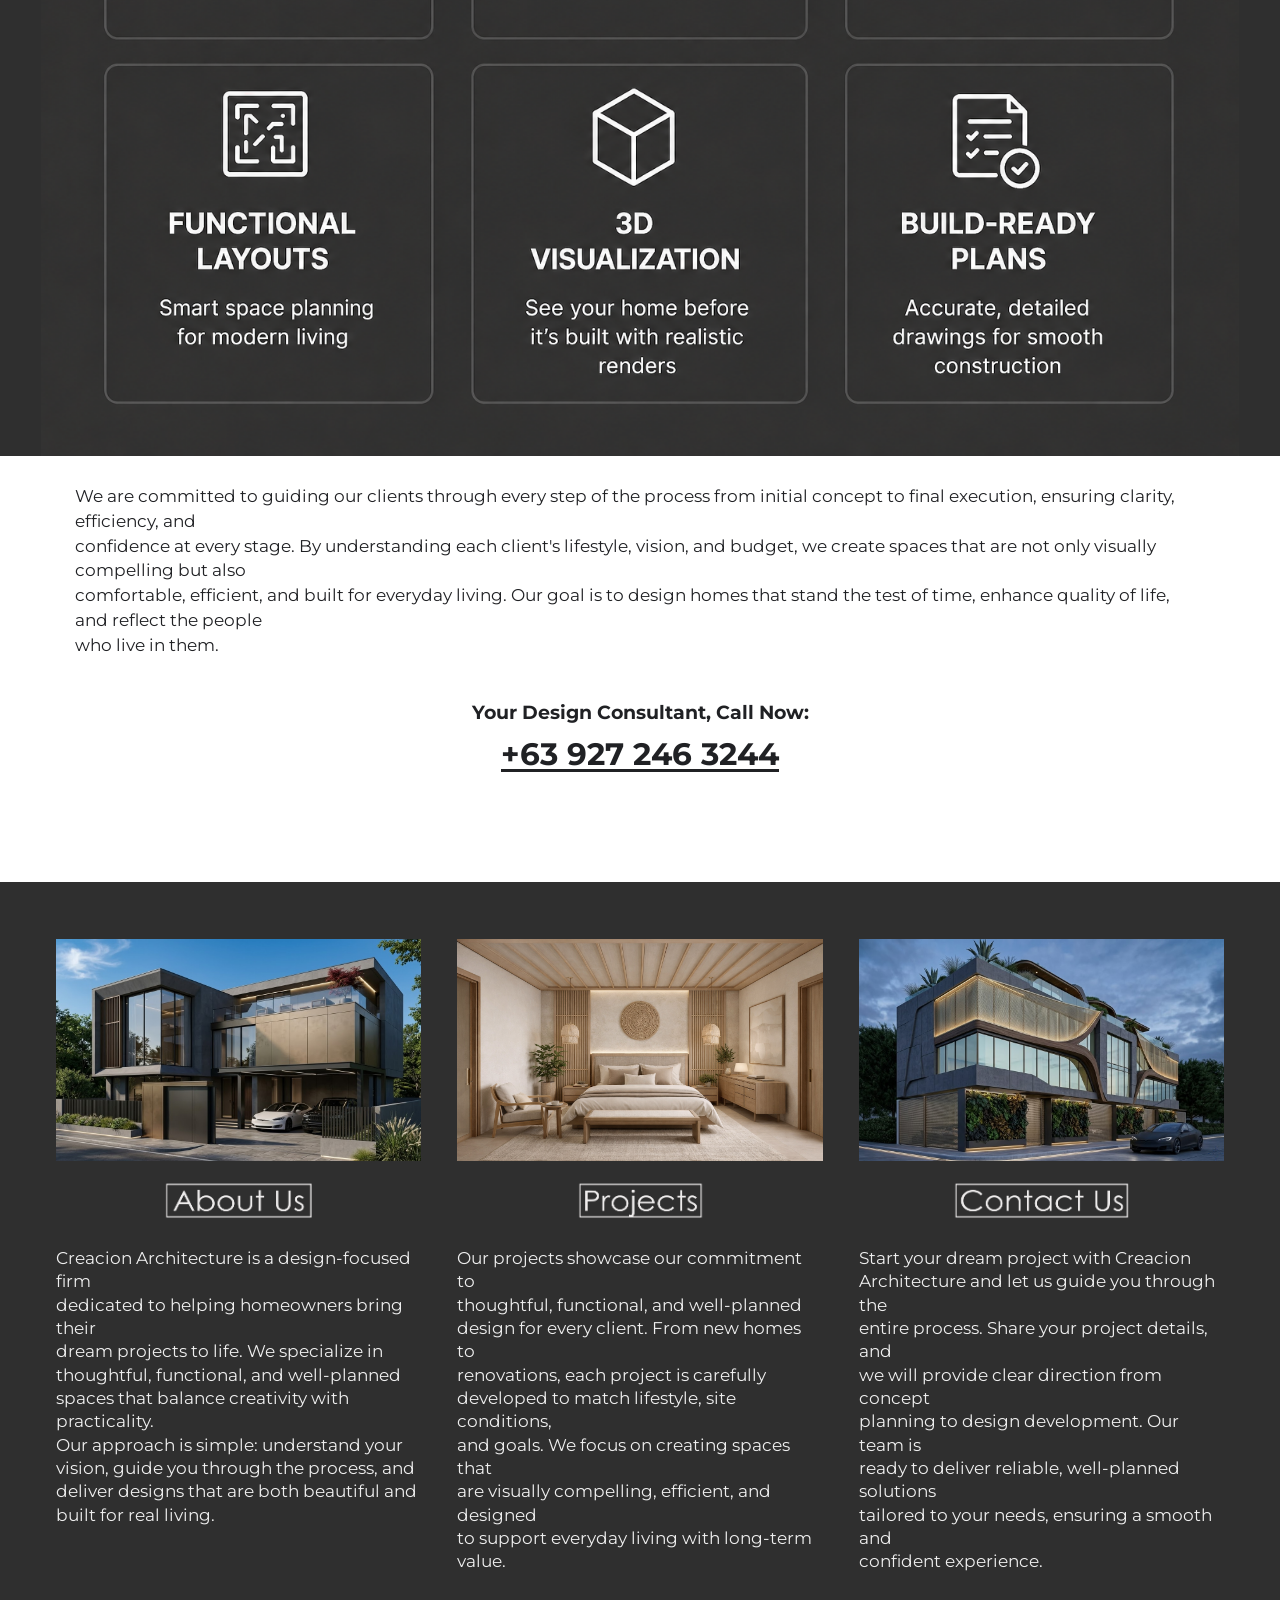
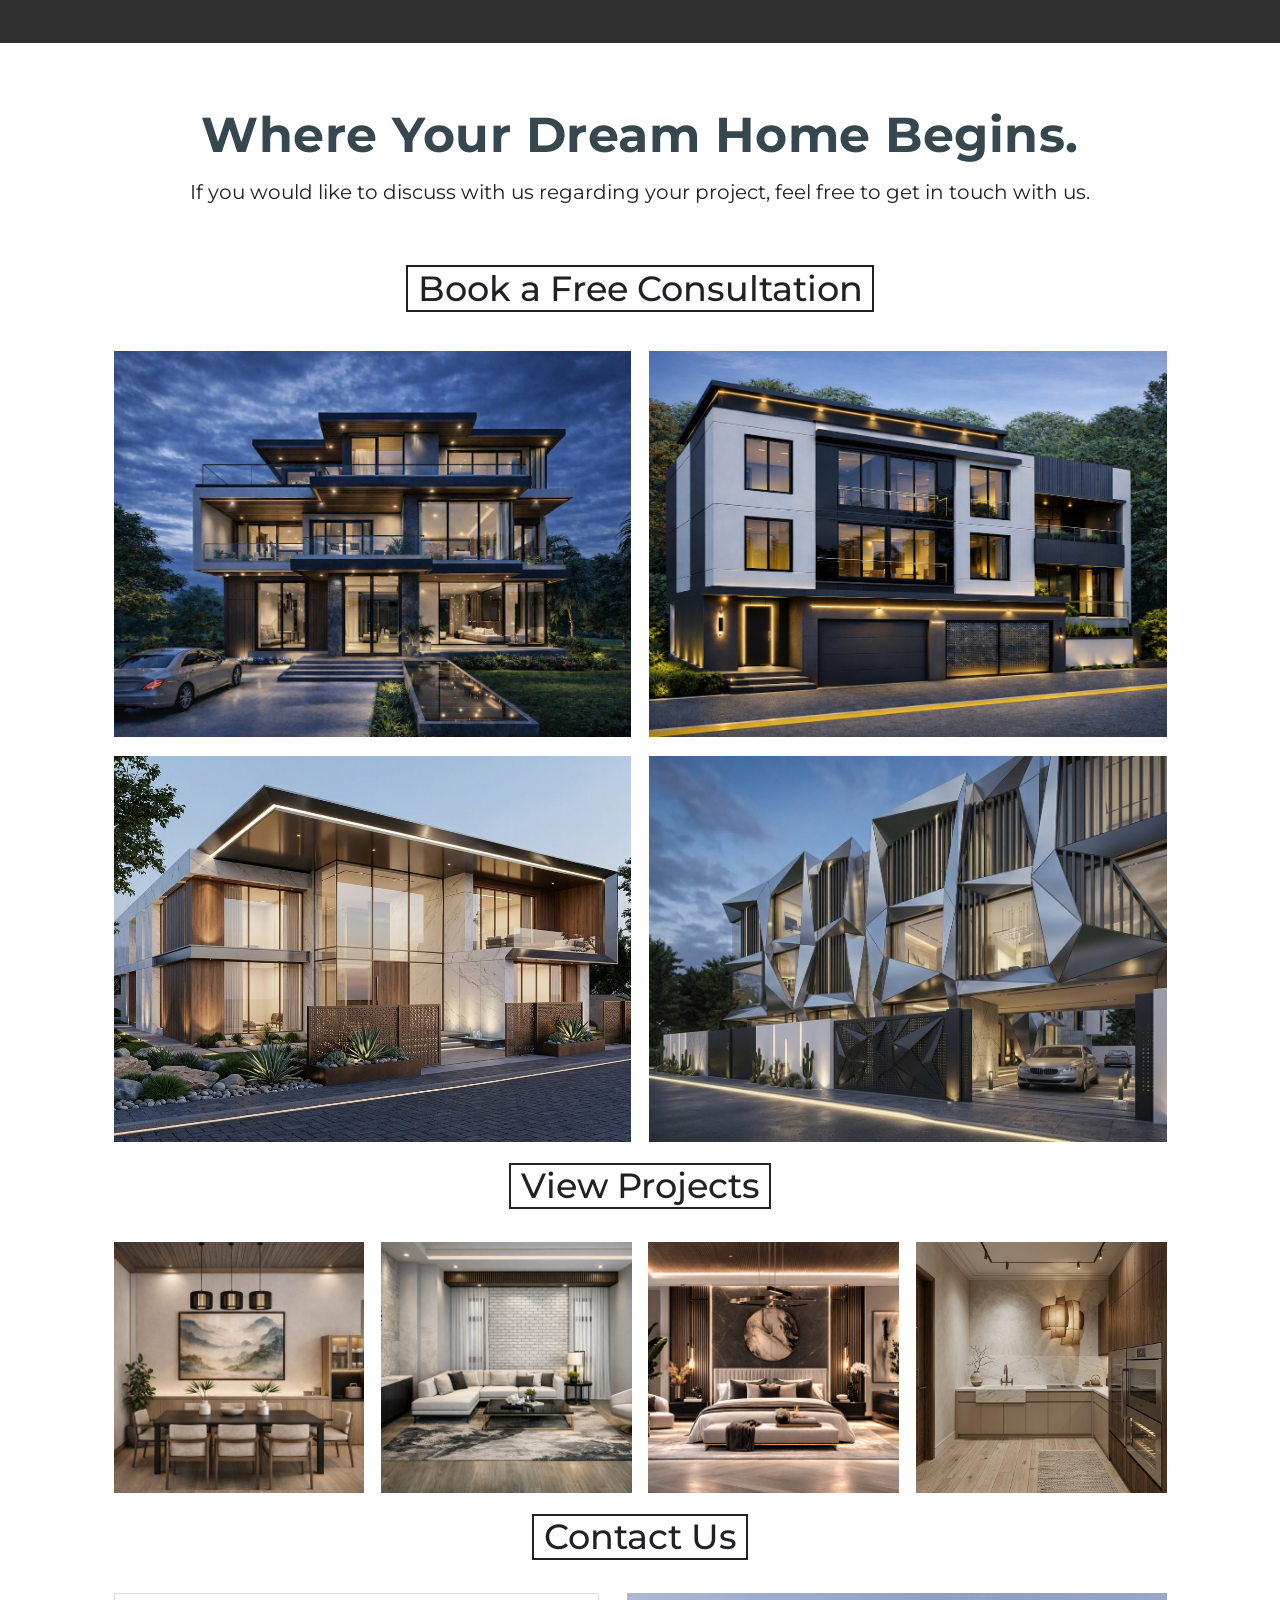
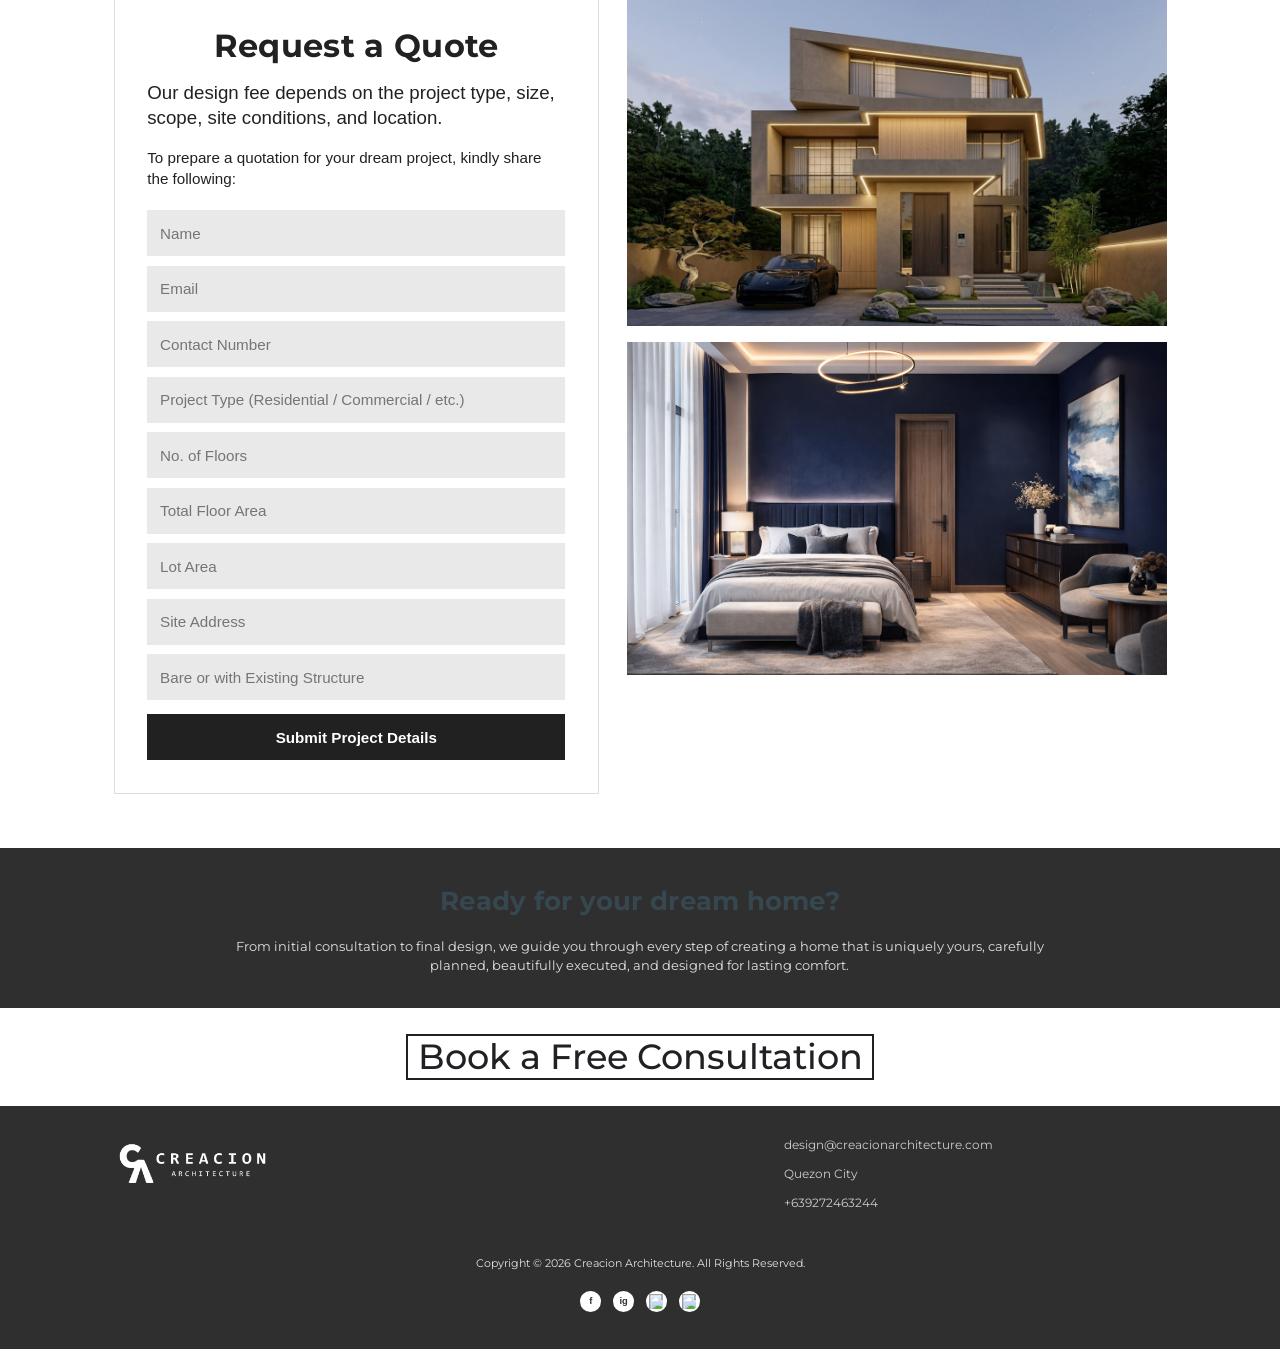
==== commit 33300c70: "Match Google Sites lower homepage footer" ====
--- a/index.html
+++ b/index.html
@@ -130,6 +130,9 @@
     <section class="home-cta-band">
       <h2>Ready for your dream home?</h2>
       <p>From initial consultation to final design, we guide you through every step of creating a home that is uniquely yours, carefully planned, beautifully executed, and designed for lasting comfort.</p>
+    </section>
+
+    <section class="home-cta-button-band">
       <a class="google-outline-button google-outline-button-light" href="/contact">Book a Free Consultation</a>
     </section>
   </main>
--- a/assets/styles.css
+++ b/assets/styles.css
@@ -545,27 +545,27 @@
 .google-home-section {
   background: #ffffff;
   color: #202124;
-  padding: 36px 24px 34px;
+  padding: 52px 24px 46px;
   text-align: center;
 }
 
 .google-home-wrap {
-  width: min(520px, calc(100% - 24px));
+  width: min(900px, calc(100% - 24px));
   margin: 0 auto;
 }
 
 .google-home-wrap h2 {
-  margin: 0 0 8px;
-  font-family: "Montserrat", Arial, sans-serif;
-  font-size: 16px;
+  margin: 0 0 12px;
+  font-family: "Montserrat", Arial, sans-serif;
+  font-size: 42px;
   font-weight: 700;
   line-height: 1.25;
 }
 
 .google-home-wrap > p {
-  margin: 0 0 12px;
-  font-family: "Montserrat", Arial, sans-serif;
-  font-size: 11px;
+  margin: 0 0 50px;
+  font-family: "Montserrat", Arial, sans-serif;
+  font-size: 17px;
   line-height: 1.4;
 }
 
@@ -573,21 +573,22 @@
   display: inline-flex;
   align-items: center;
   justify-content: center;
-  min-height: 22px;
-  border: 1px solid #202124;
+  min-height: 36px;
+  border: 2px solid #202124;
   color: #202124;
   font-family: "Montserrat", Arial, sans-serif;
-  font-size: 11px;
+  font-size: 30px;
+  font-weight: 500;
   line-height: 1;
-  padding: 5px 13px;
+  padding: 3px 8px;
   text-decoration: none;
 }
 
 .google-exterior-grid {
   display: grid;
   grid-template-columns: repeat(2, minmax(0, 1fr));
-  gap: 8px;
-  margin: 18px auto 10px;
+  gap: 16px;
+  margin: 34px auto 18px;
 }
 
 .google-exterior-grid img,
@@ -605,8 +606,8 @@
 .google-interior-row {
   display: grid;
   grid-template-columns: repeat(4, minmax(0, 1fr));
-  gap: 8px;
-  margin: 18px auto 10px;
+  gap: 14px;
+  margin: 28px auto 18px;
 }
 
 .google-interior-row img {
@@ -616,54 +617,54 @@
 .google-contact-layout {
   display: grid;
   grid-template-columns: minmax(0, 0.9fr) minmax(0, 1fr);
-  gap: 14px;
+  gap: 24px;
   align-items: start;
-  margin-top: 18px;
+  margin-top: 28px;
   text-align: left;
 }
 
 .google-home-form {
-  padding: 12px;
+  padding: 22px;
 }
 
 .google-home-form h2 {
-  font-size: 14px;
-  margin-bottom: 6px;
+  font-size: 22px;
+  margin-bottom: 10px;
 }
 
 .google-home-form h4,
 .google-home-form p {
-  font-size: 9px;
+  font-size: 13px;
   line-height: 1.35;
-  margin-bottom: 8px;
+  margin-bottom: 14px;
 }
 
 .google-home-form .form-grid {
-  gap: 5px;
+  gap: 8px;
 }
 
 .google-home-form input {
   border-radius: 0;
   background: #e9e9e9;
-  font-size: 9px;
-  padding: 5px 7px;
+  font-size: 13px;
+  padding: 9px 11px;
 }
 
 .google-home-form .actions {
-  margin-top: 8px;
+  margin-top: 12px;
 }
 
 .google-home-form .button {
-  min-height: 22px;
+  min-height: 34px;
   width: 100%;
   border-radius: 0;
-  font-size: 9px;
-  padding: 5px 8px;
+  font-size: 13px;
+  padding: 8px 12px;
 }
 
 .google-contact-images {
   display: grid;
-  gap: 8px;
+  gap: 14px;
 }
 
 .google-contact-images img {
@@ -673,29 +674,36 @@
 .home-cta-band {
   background: #2f2f2f;
   color: #ffffff;
-  padding: 28px 24px 24px;
+  padding: 32px 24px 28px;
   text-align: center;
 }
 
 .home-cta-band h2 {
-  margin: 0 0 8px;
-  font-family: "Montserrat", Arial, sans-serif;
-  font-size: 15px;
+  margin: 0 0 18px;
+  font-family: "Montserrat", Arial, sans-serif;
+  font-size: 22px;
+  font-weight: 700;
   line-height: 1.25;
 }
 
 .home-cta-band p {
-  max-width: 620px;
-  margin: 0 auto 12px;
+  max-width: 720px;
+  margin: 0 auto;
   color: rgba(255, 255, 255, 0.86);
   font-family: "Montserrat", Arial, sans-serif;
-  font-size: 10px;
+  font-size: 11px;
   line-height: 1.45;
 }
 
+.home-cta-button-band {
+  background: #ffffff;
+  padding: 22px 24px;
+  text-align: center;
+}
+
 .google-outline-button-light {
-  border-color: rgba(255, 255, 255, 0.88);
-  color: #ffffff;
+  border-color: #202124;
+  color: #202124;
 }
 
 .section.compact {
@@ -972,55 +980,77 @@
 }
 
 .site-footer {
-  background: var(--charcoal);
-  color: #ffffff;
-}
-
-.footer-inner {
-  display: grid;
-  grid-template-columns: 1fr auto;
-  gap: 32px;
-  padding: 44px 0;
-}
-
-.footer-inner p,
-.footer-inner a {
+  background: #2f2f2f;
+  color: #ffffff;
+  padding: 26px 24px 32px;
+}
+
+.footer-main {
+  display: grid;
+  grid-template-columns: minmax(0, 1fr) minmax(220px, 0.72fr);
+  gap: 120px;
+  width: min(900px, calc(100% - 48px));
+  margin: 0 auto 28px;
+  align-items: start;
+}
+
+.footer-logo img {
+  width: 138px;
+  height: auto;
+}
+
+.footer-contact {
+  color: #ffffff;
+  font-family: "Montserrat", Arial, sans-serif;
+  font-size: 10px;
+  line-height: 1.55;
+  text-align: left;
+}
+
+.footer-contact p {
+  margin: 0 0 9px;
+}
+
+.footer-main a,
+.footer-main p {
   color: rgba(255, 255, 255, 0.76);
 }
 
 .socials {
   display: flex;
   flex-wrap: wrap;
-  gap: 12px;
-  justify-content: flex-end;
+  gap: 10px;
+  justify-content: center;
 }
 
 .socials a {
   display: inline-flex;
   align-items: center;
   justify-content: center;
-  width: 34px;
-  height: 34px;
+  width: 18px;
+  height: 18px;
   border: 1px solid rgba(255, 255, 255, 0.22);
   border-radius: 999px;
-  background: #5f6368;
-  color: #ffffff;
-  font-size: 0.8rem;
+  background: #ffffff;
+  color: #2f2f2f;
+  font-size: 8px;
   font-weight: 700;
   line-height: 1;
 }
 
 .socials img {
-  width: 18px;
-  height: 18px;
+  width: 12px;
+  height: 12px;
   object-fit: contain;
 }
 
 .fine-print {
-  border-top: 1px solid rgba(255, 255, 255, 0.12);
-  color: rgba(255, 255, 255, 0.58);
-  font-size: 0.86rem;
-  padding: 18px 0 26px;
+  border-top: 0;
+  color: rgba(255, 255, 255, 0.86);
+  font-family: "Montserrat", Arial, sans-serif;
+  font-size: 9px;
+  margin: 0 0 16px;
+  padding: 0;
   text-align: center;
 }
 
@@ -1087,8 +1117,17 @@
 
   .split,
   .contact-grid,
-  .footer-inner {
+  .footer-main {
     grid-template-columns: 1fr;
+  }
+
+  .footer-main {
+    gap: 28px;
+    text-align: center;
+  }
+
+  .footer-contact {
+    text-align: center;
   }
 
   .grid,
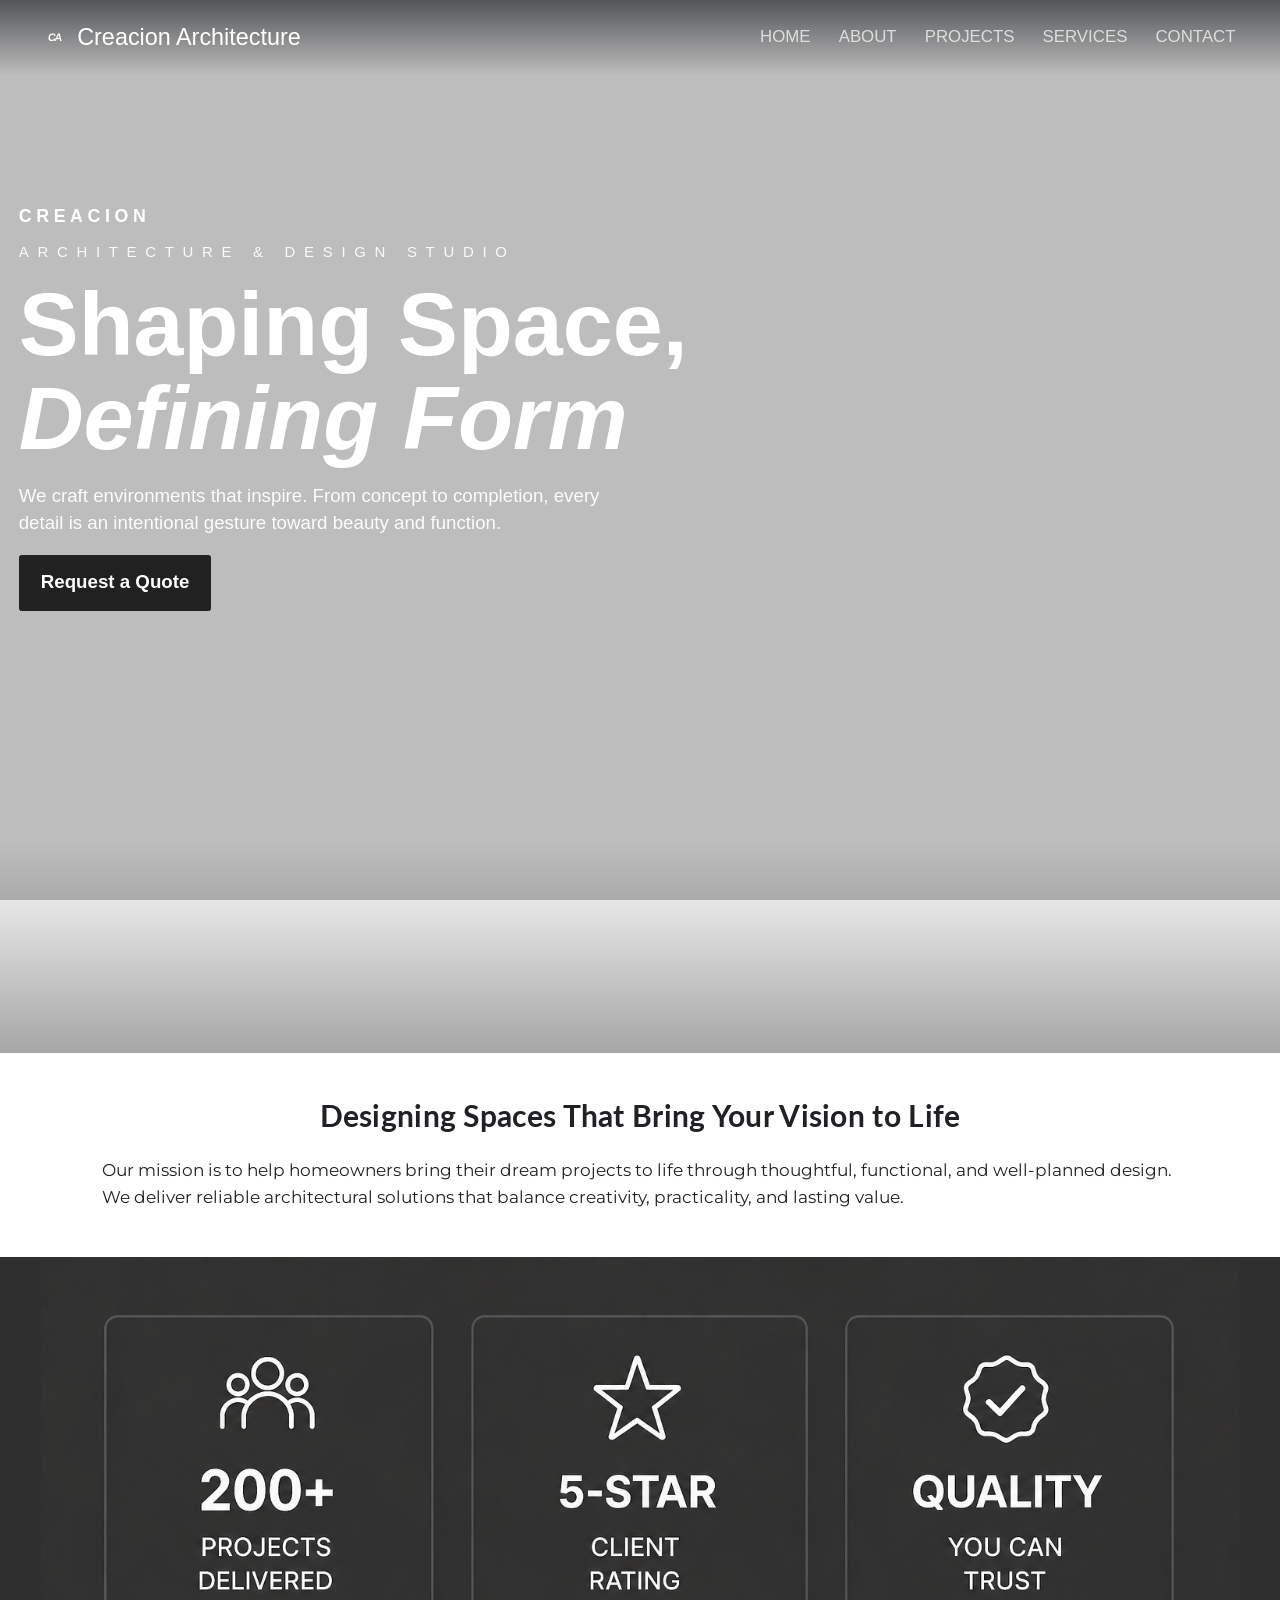
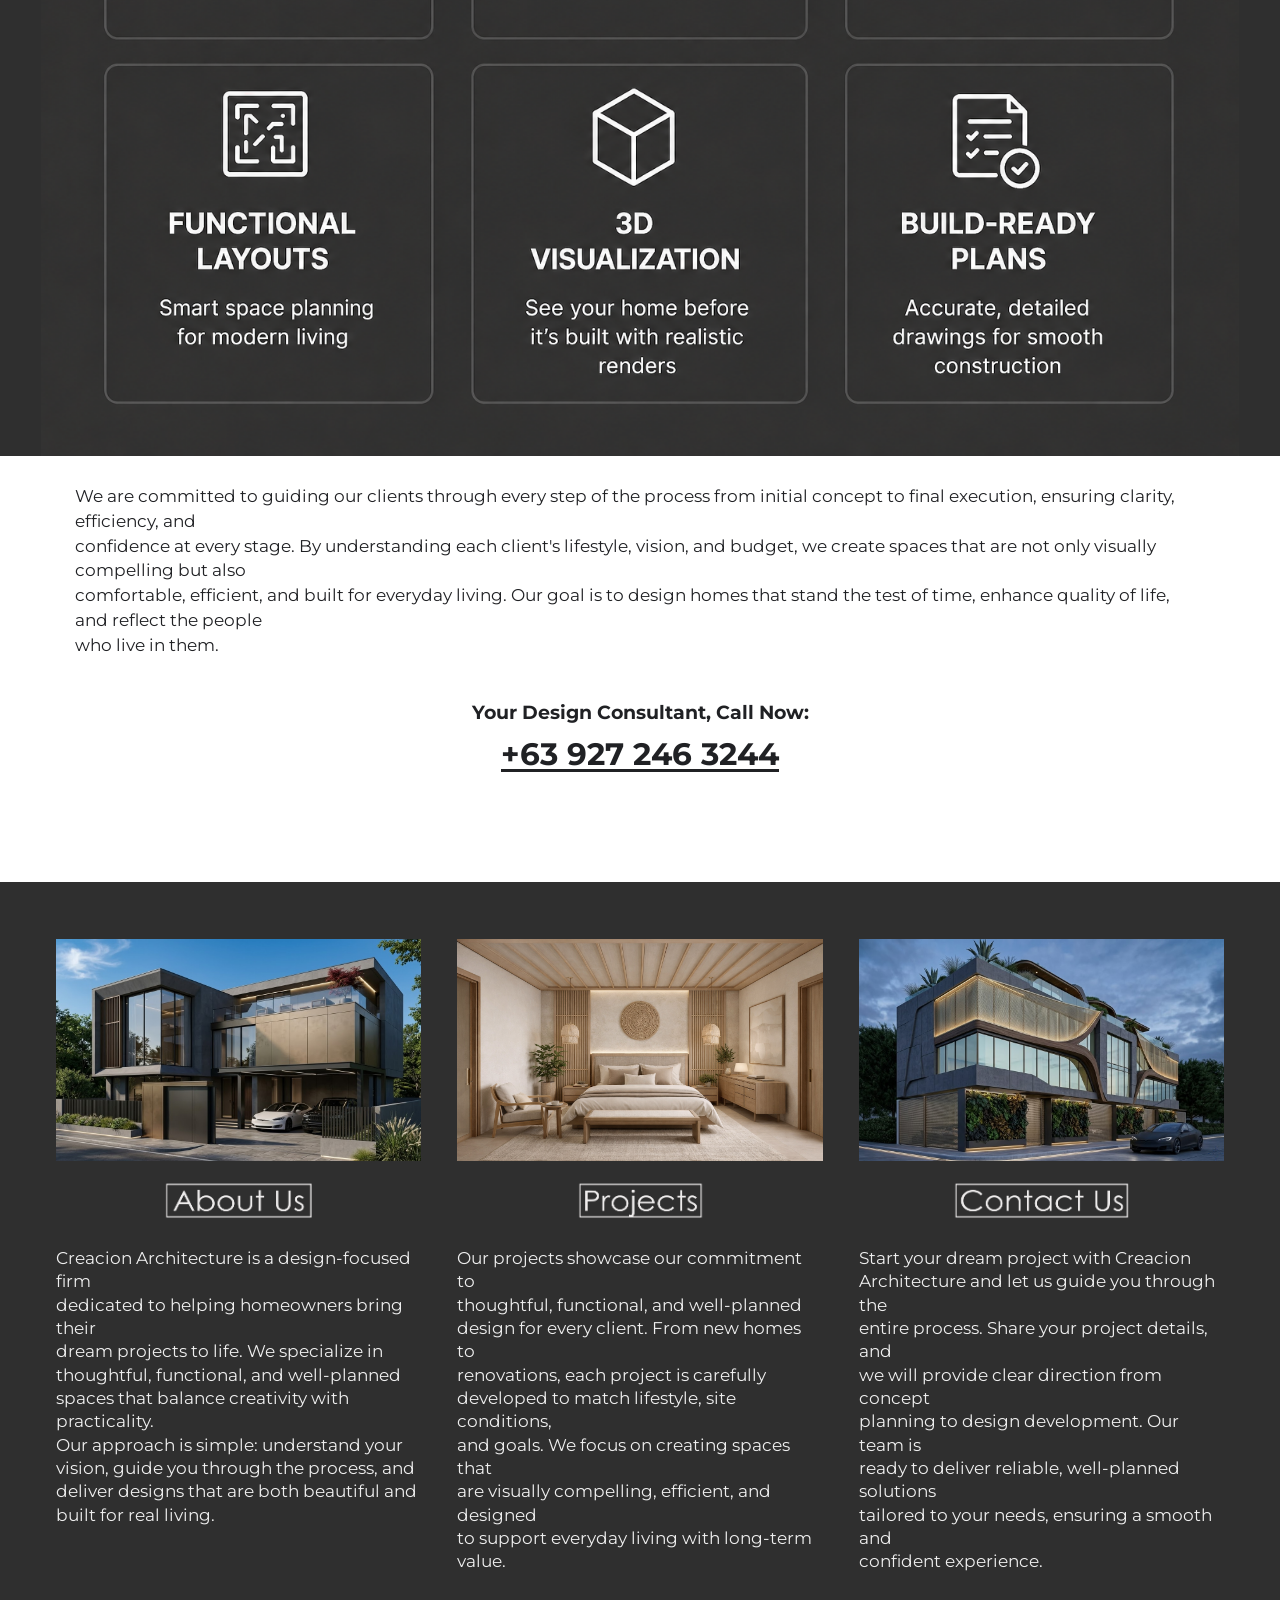
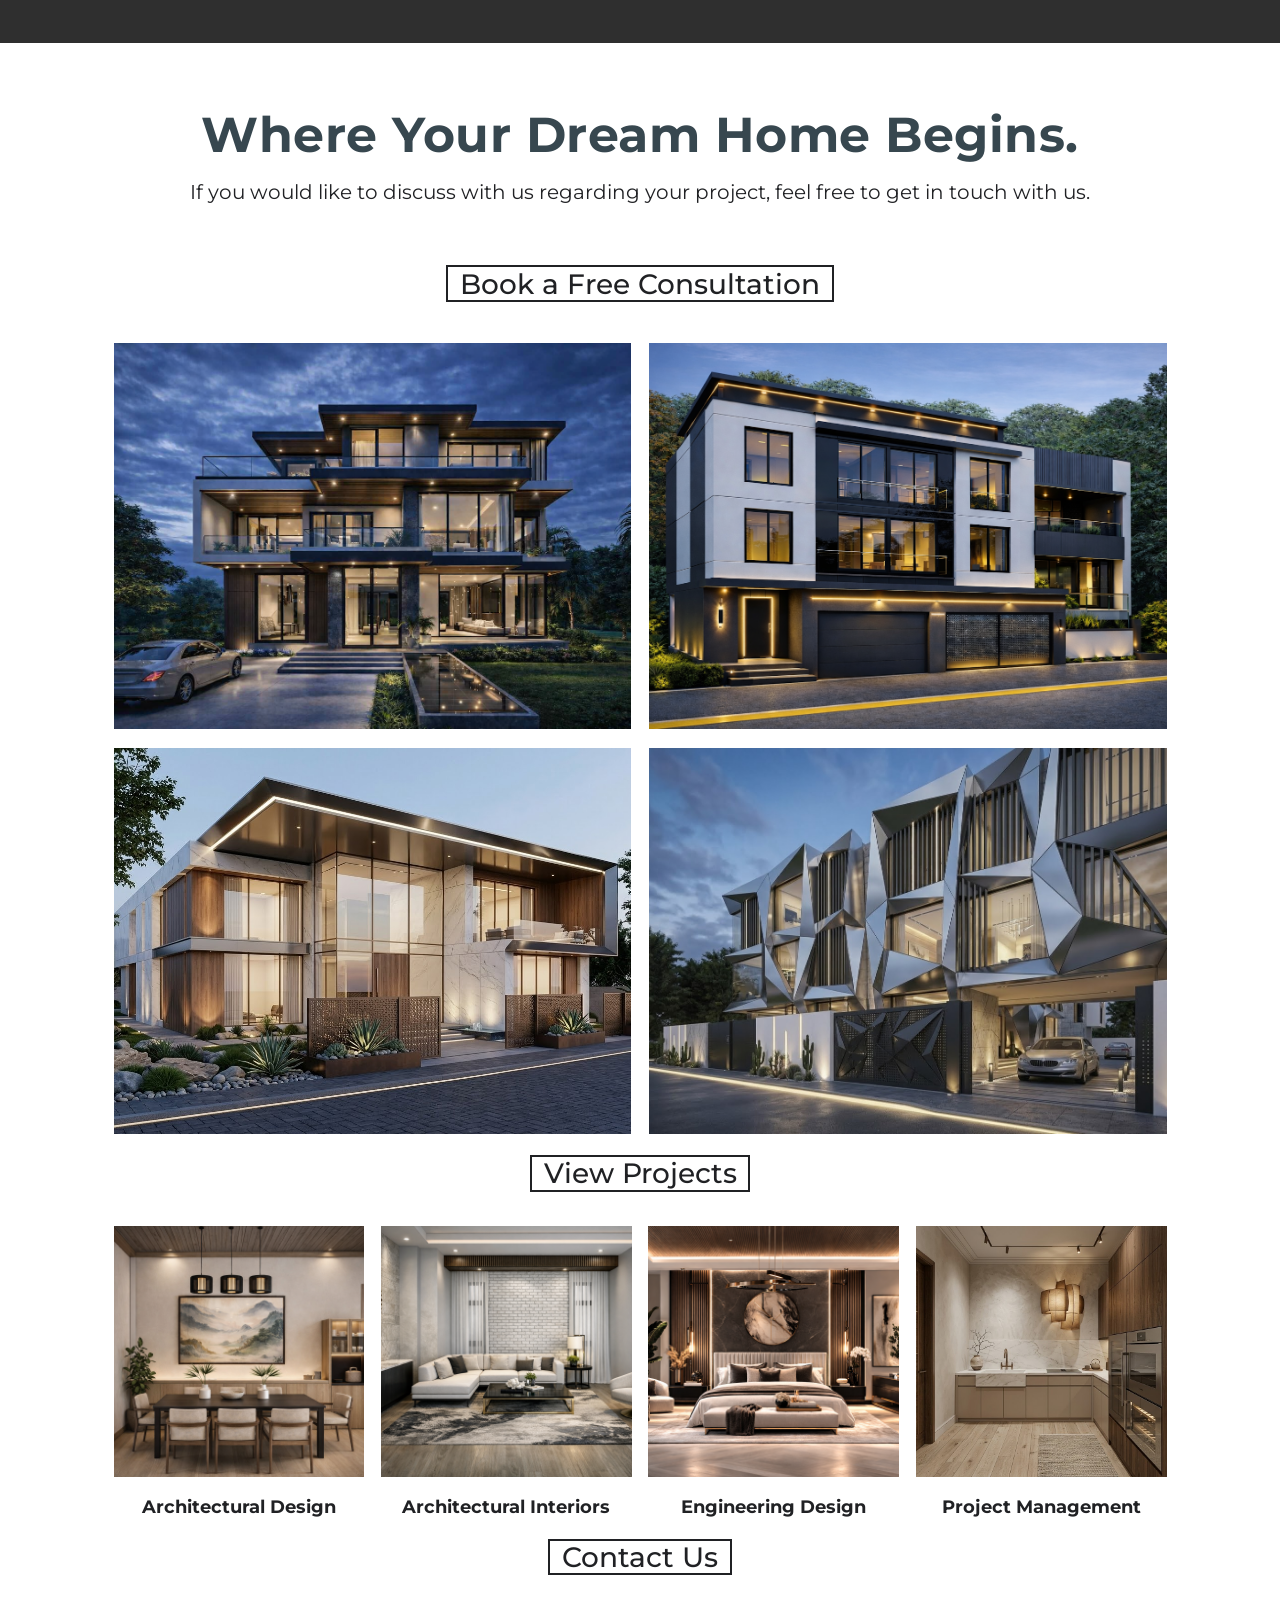
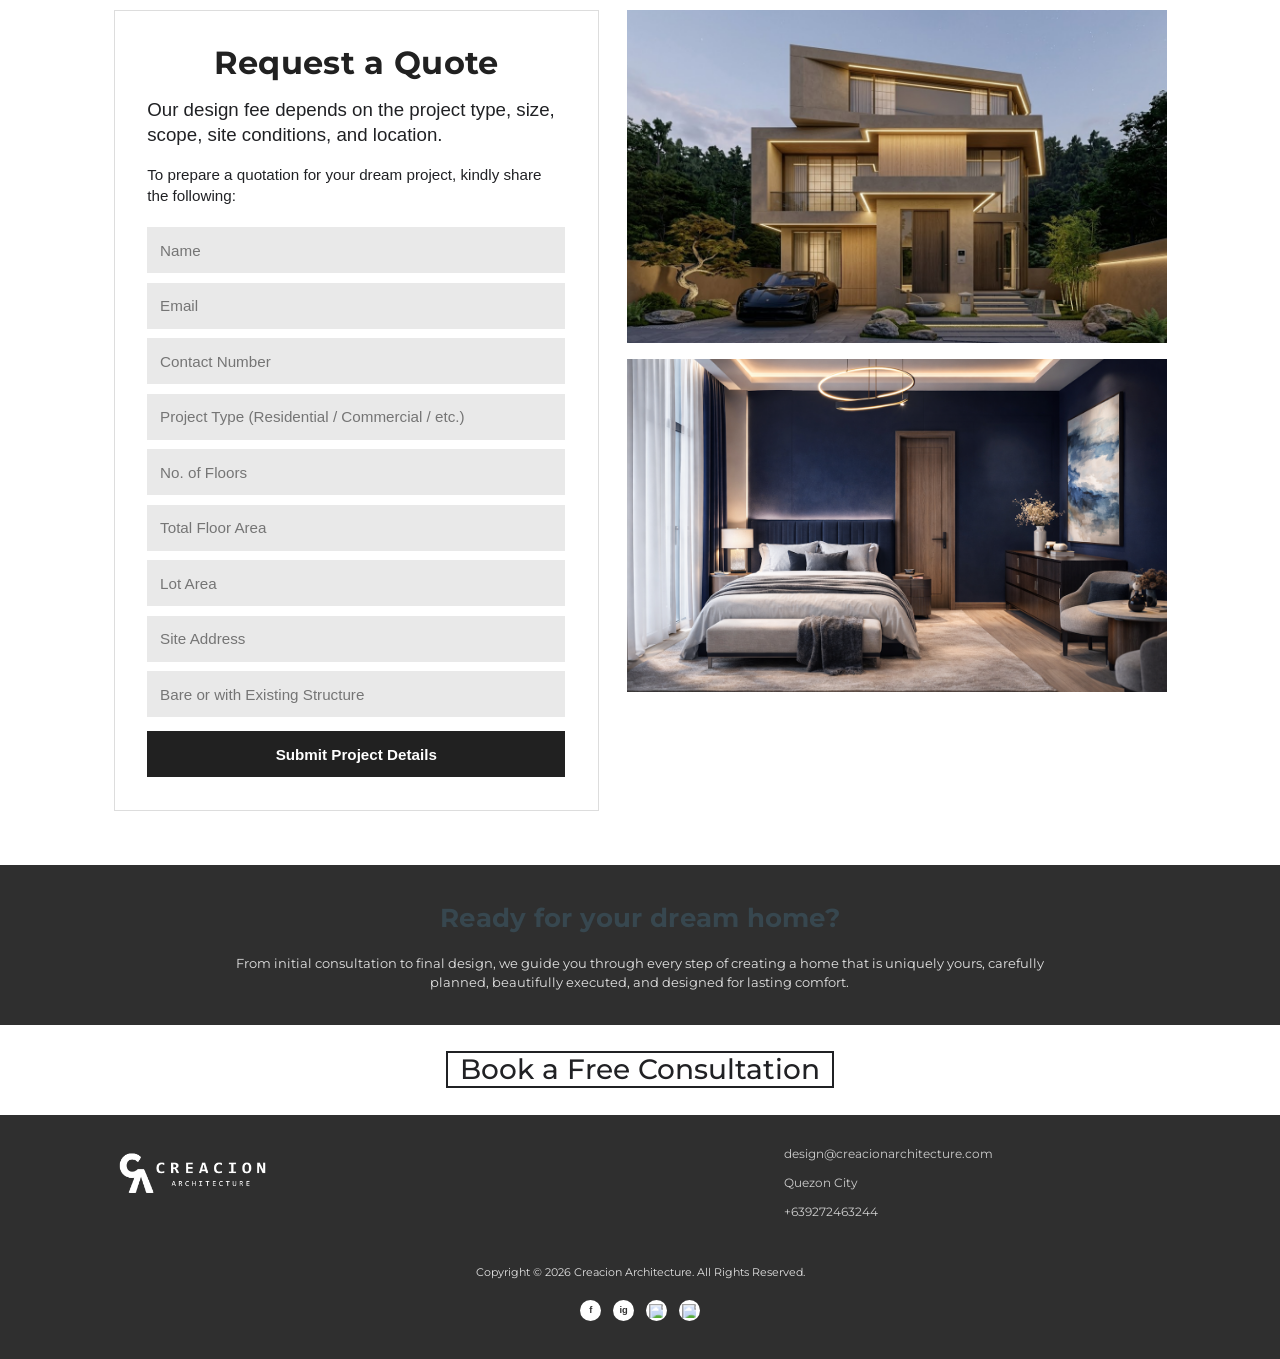
==== commit aa7f6b7a: "Add homepage interior service labels" ====
--- a/index.html
+++ b/index.html
@@ -82,10 +82,22 @@
         <a class="google-outline-button" href="/projects">View Projects</a>
 
         <div class="google-interior-row" aria-label="Featured interior projects">
-          <img src="/assets/images/google-gallery-interior-1.jpg" alt="Dining room interior">
-          <img src="/assets/images/google-gallery-interior-2.jpg" alt="Living room interior">
-          <img src="/assets/images/google-gallery-interior-3.jpg" alt="Bedroom interior">
-          <img src="/assets/images/google-gallery-interior-4.jpg" alt="Kitchen interior">
+          <figure>
+            <img src="/assets/images/google-gallery-interior-1.jpg" alt="Dining room interior">
+            <figcaption>Architectural Design</figcaption>
+          </figure>
+          <figure>
+            <img src="/assets/images/google-gallery-interior-2.jpg" alt="Living room interior">
+            <figcaption>Architectural Interiors</figcaption>
+          </figure>
+          <figure>
+            <img src="/assets/images/google-gallery-interior-3.jpg" alt="Bedroom interior">
+            <figcaption>Engineering Design</figcaption>
+          </figure>
+          <figure>
+            <img src="/assets/images/google-gallery-interior-4.jpg" alt="Kitchen interior">
+            <figcaption>Project Management</figcaption>
+          </figure>
         </div>
 
         <a class="google-outline-button" href="/contact">Contact Us</a>
--- a/assets/styles.css
+++ b/assets/styles.css
@@ -304,12 +304,21 @@
 }
 
 .hero-ghost {
-  min-height: 38px;
-  border: 2px solid rgba(255, 255, 255, 0.9);
-  background: rgba(0, 0, 0, 0.36);
-  color: #ffffff;
-  font-size: 0.95rem;
-  padding: 8px 16px;
+  min-height: 42px;
+  border: 3px solid rgba(255, 255, 255, 0.9);
+  background: rgba(0, 0, 0, 0.22);
+  color: #ffffff;
+  font-family: "Montserrat", Arial, sans-serif;
+  font-size: 24px;
+  font-weight: 700;
+  line-height: 1;
+  padding: 4px 12px;
+}
+
+.hero-ghost:hover {
+  border-color: #ffffff;
+  background: rgba(0, 0, 0, 0.34);
+  color: #ffffff;
 }
 
 .hero::after {
@@ -573,14 +582,14 @@
   display: inline-flex;
   align-items: center;
   justify-content: center;
-  min-height: 36px;
+  min-height: 29px;
   border: 2px solid #202124;
   color: #202124;
   font-family: "Montserrat", Arial, sans-serif;
-  font-size: 30px;
+  font-size: 24px;
   font-weight: 500;
   line-height: 1;
-  padding: 3px 8px;
+  padding: 2px 10px;
   text-decoration: none;
 }
 
@@ -610,8 +619,22 @@
   margin: 28px auto 18px;
 }
 
+.google-interior-row figure {
+  margin: 0;
+}
+
 .google-interior-row img {
   aspect-ratio: 1 / 1;
+}
+
+.google-interior-row figcaption {
+  margin-top: 16px;
+  color: #202124;
+  font-family: "Montserrat", Arial, sans-serif;
+  font-size: 15px;
+  font-weight: 700;
+  line-height: 1.25;
+  text-align: center;
 }
 
 .google-contact-layout {
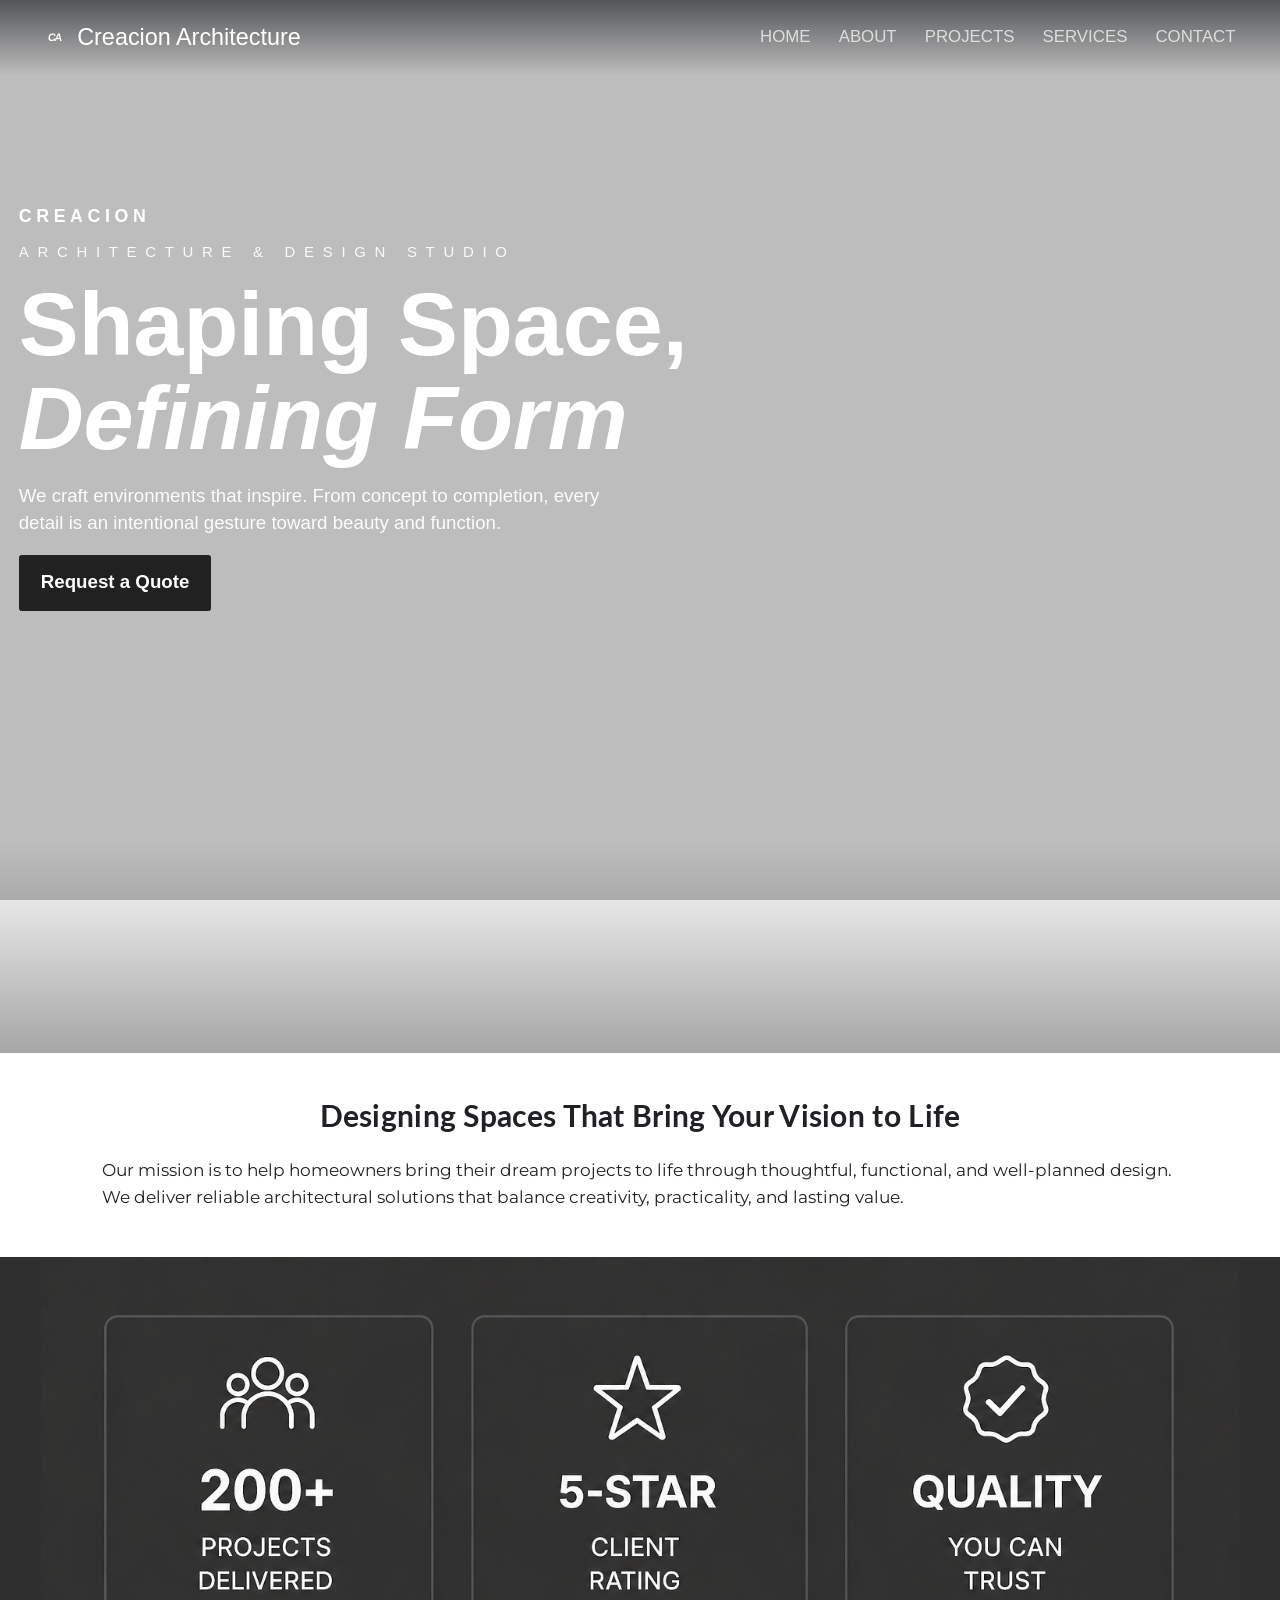
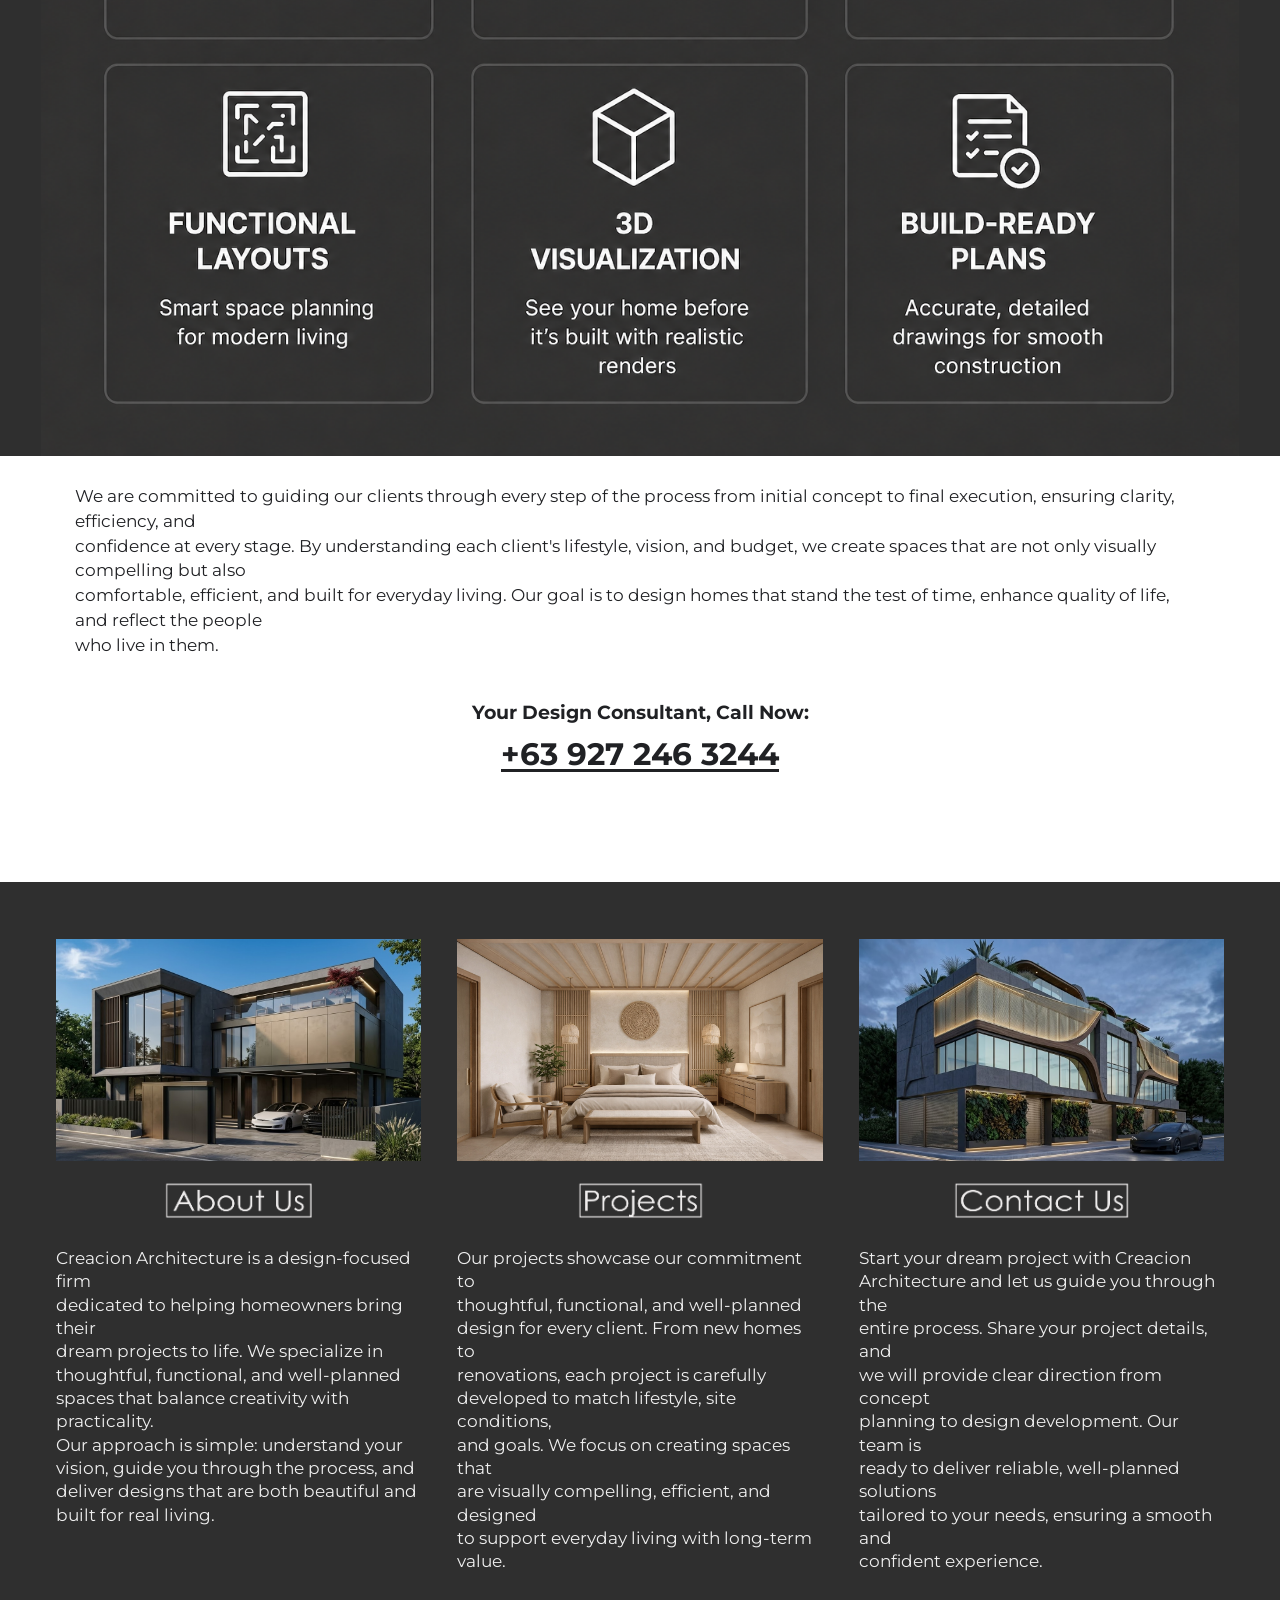
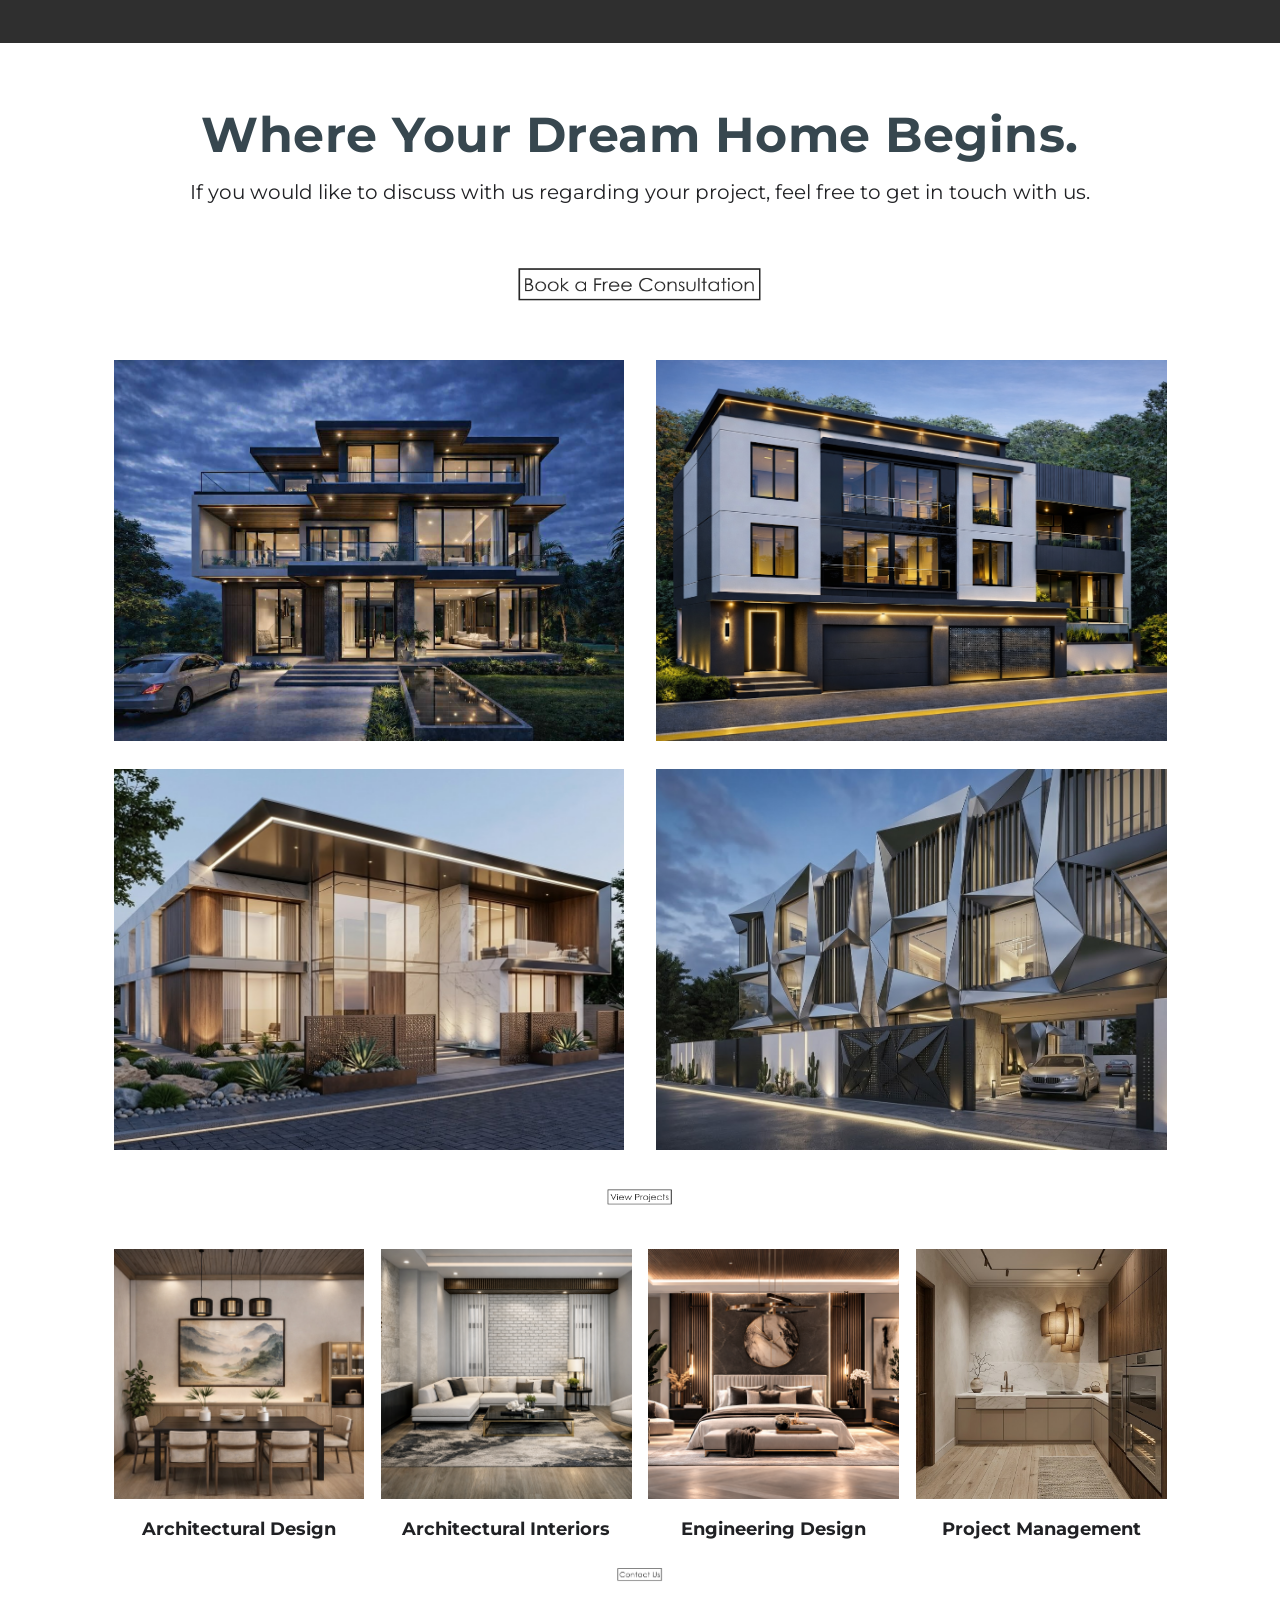
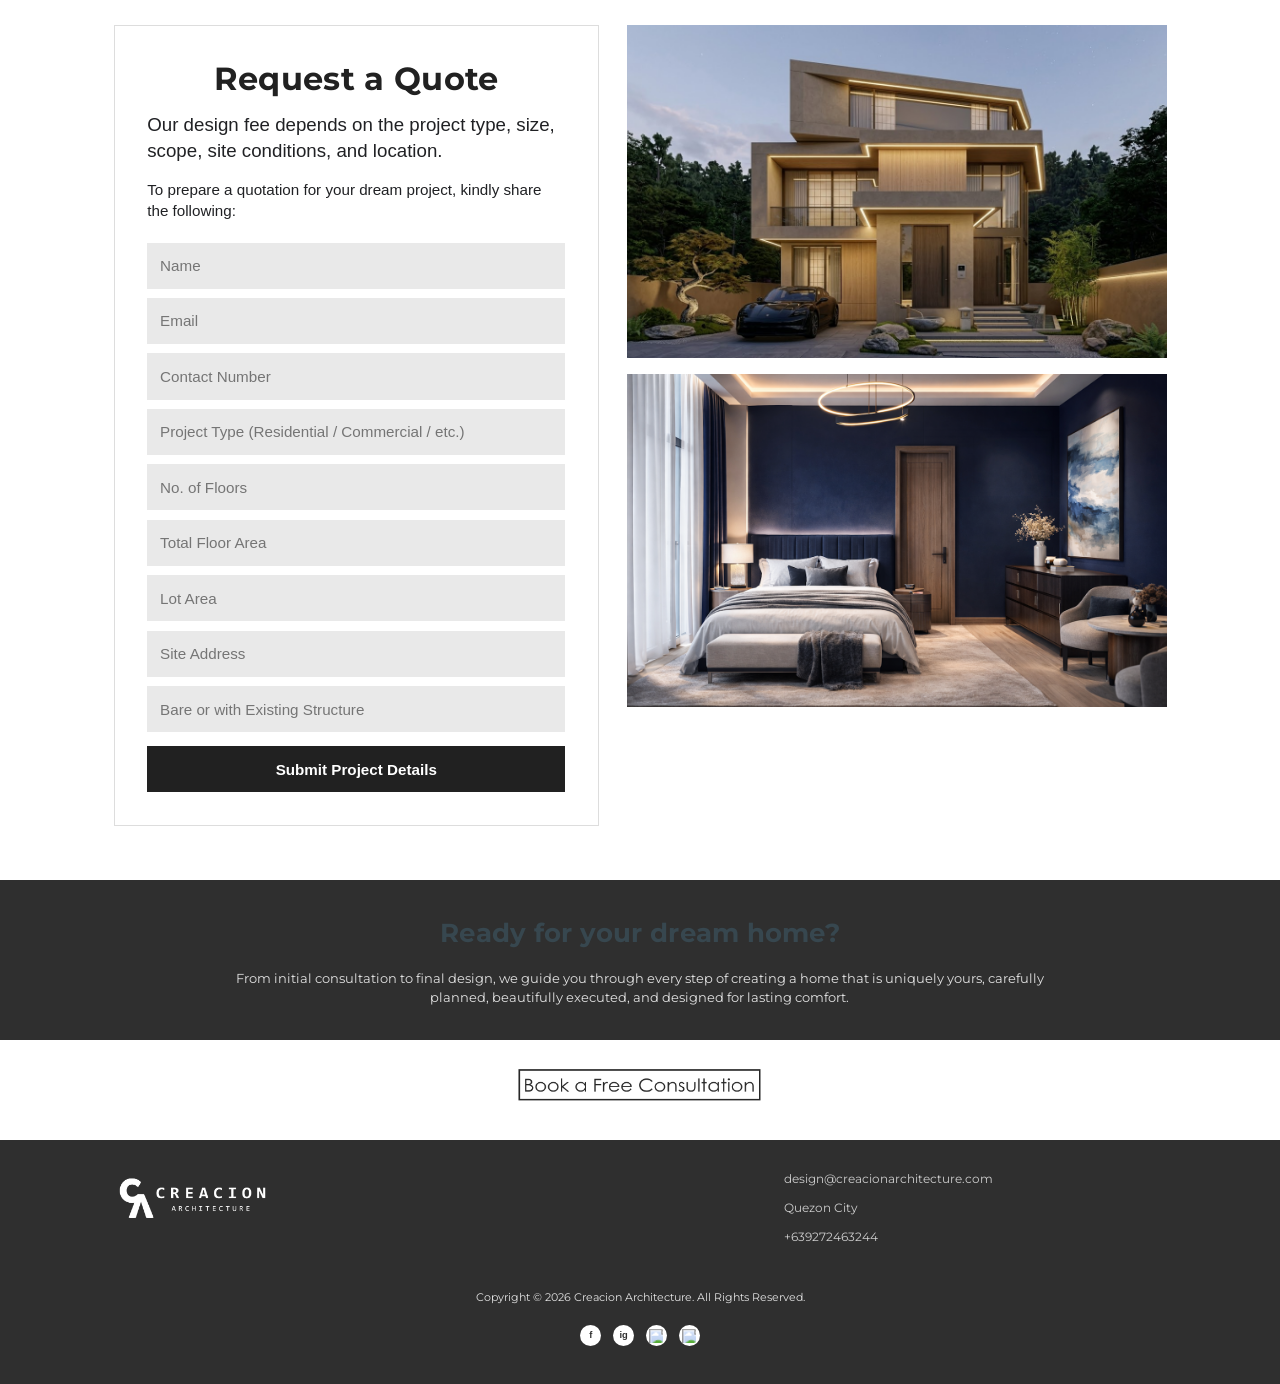
==== commit a44a2374: "Use image assets for homepage outline buttons" ====
--- a/index.html
+++ b/index.html
@@ -70,7 +70,7 @@
       <div class="google-home-wrap">
         <h2>Where Your Dream Home Begins.</h2>
         <p>If you would like to discuss with us regarding your project, feel free to get in touch with us.</p>
-        <a class="google-outline-button" href="/contact">Book a Free Consultation</a>
+        <a class="google-image-button google-image-button-book" href="/contact"><img src="/assets/images/button-book-consultation.png" alt="Book a Free Consultation"></a>
 
         <div class="google-exterior-grid" aria-label="Featured exterior projects">
           <img src="/assets/images/google-gallery-exterior-1.jpg" alt="Three-storey residential exterior">
@@ -79,7 +79,7 @@
           <img src="/assets/images/google-gallery-exterior-4.jpg" alt="Architectural exterior facade">
         </div>
 
-        <a class="google-outline-button" href="/projects">View Projects</a>
+        <a class="google-image-button google-image-button-view" href="/projects"><img src="/assets/images/button-view-projects.png" alt="View Projects"></a>
 
         <div class="google-interior-row" aria-label="Featured interior projects">
           <figure>
@@ -100,7 +100,7 @@
           </figure>
         </div>
 
-        <a class="google-outline-button" href="/contact">Contact Us</a>
+        <a class="google-image-button google-image-button-contact" href="/contact"><img src="/assets/images/button-contact-us-outline.png" alt="Contact Us"></a>
 
         <div class="google-contact-layout">
           <form
@@ -145,7 +145,7 @@
     </section>
 
     <section class="home-cta-button-band">
-      <a class="google-outline-button google-outline-button-light" href="/contact">Book a Free Consultation</a>
+      <a class="google-image-button google-image-button-book" href="/contact"><img src="/assets/images/button-book-consultation.png" alt="Book a Free Consultation"></a>
     </section>
   </main>
 
--- a/assets/styles.css
+++ b/assets/styles.css
@@ -596,8 +596,9 @@
 .google-exterior-grid {
   display: grid;
   grid-template-columns: repeat(2, minmax(0, 1fr));
-  gap: 16px;
-  margin: 34px auto 18px;
+  column-gap: 28px;
+  row-gap: 24px;
+  margin: 40px auto 30px;
 }
 
 .google-exterior-grid img,
@@ -727,6 +728,32 @@
 .google-outline-button-light {
   border-color: #202124;
   color: #202124;
+}
+
+.google-image-button {
+  display: inline-flex;
+  align-items: center;
+  justify-content: center;
+  line-height: 0;
+  text-decoration: none;
+}
+
+.google-image-button img {
+  display: block;
+  width: 100%;
+  height: auto;
+}
+
+.google-image-button-book {
+  width: min(430px, 100%);
+}
+
+.google-image-button-view {
+  width: 205px;
+}
+
+.google-image-button-contact {
+  width: 170px;
 }
 
 .section.compact {
